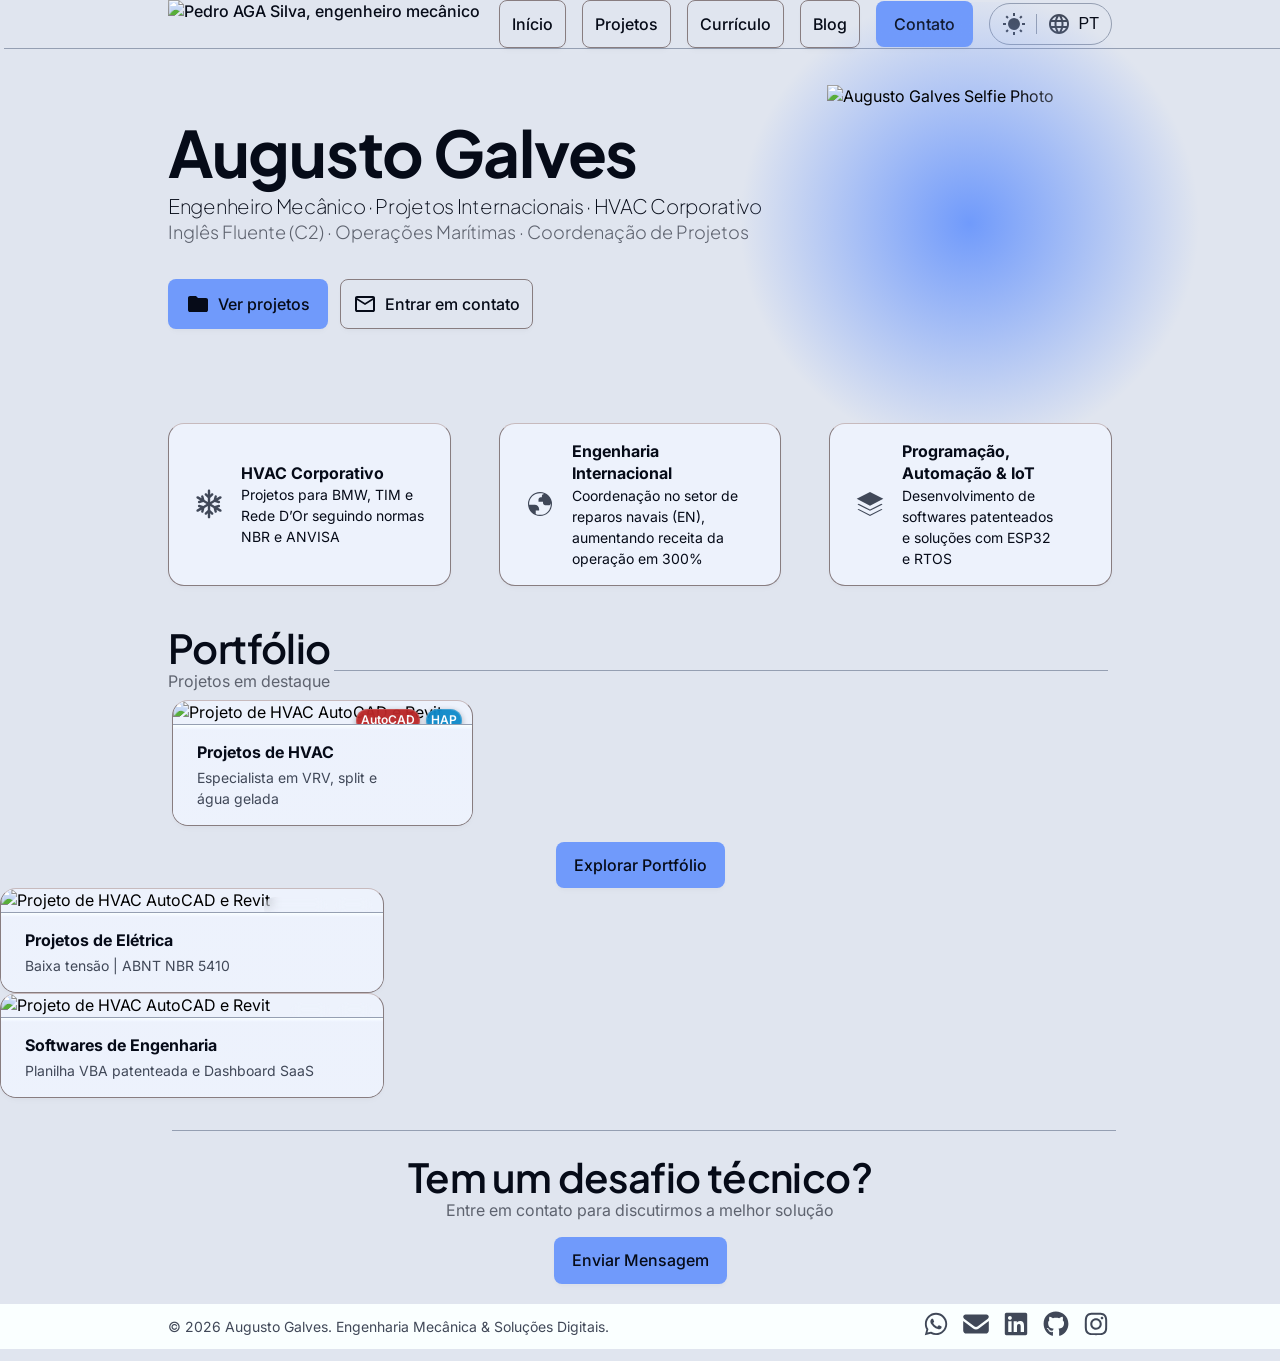
==== index.html @ 1bf97443 "adjusted: Hero glow is now optional in hero.js component" ====
<!-- ──────────────────────────────────────────────────────────────────────────-->
<!-- ██████████████████████████████  HEAD START  ██████████████████████████████-->
<!-- ──────────────────────────────────────────────────────────────────────────-->

<!doctype html>
<html lang="pt-BR">
<head>
    <meta charset="UTF-8"/>
    <meta name="viewport" content="width=device-width, initial-scale=1.0">  
    <!-- CUSTOMIZING -->
    <link rel="icon" href="/assets/icons/favicon.svg" type="image/svg+xml">
    <link rel="apple-touch-icon" href="/assets/icons/apple-touch-icon.png">
    <meta name="theme-color" content="#222A35">
    <!-- PRECONNECT -->
    <link rel="preconnect" href="https://fonts.googleapis.com">
    <link rel="preconnect" href="https://fonts.gstatic.com" crossorigin>
    <!-- SEO SETTINGS -->
    <title data-i18n="pages.index.meta.title">Augusto Galves | Portfólio</title>
    <meta data-i18n="pages.index.meta.description" name="description" content="Engenheiro mecânico com experiência em HVAC, manutenção industrial, transmissão de potência e projetos técnicos. Atuação nacional e internacional, coordenação técnica e engenharia aplicada."/>
    <meta name="author" content="Augusto Galves"/>
    <meta name="robots" content="index, follow, max-image-preview:large">
    <link rel="canonical" href="https://augustogalves.com/" />
    <!-- OG TAGS -->
    <meta property="og:type" content="website">
    <meta property="og:url" content="https://augustogalves.com/">
    <meta property="og:title" content="Augusto Galves | Engenharia & Code">
    <meta property="og:description" content="Engenheiro Mecânico e Desenvolvedor. Confira meus projetos em IoT e Automação.">
    <meta property="og:image" content="https://augustogalves.com/assets/images/logo-light.png">
    <!-- SEI LAAAAAAAAAAAA OQ  EH ISSO -->
    <script type="application/ld+json">
    {
      "@context": "https://schema.org",
      "@type": "Person",
      "name": "Augusto Galves",
      "url": "https://augustogalves.com/",
      "jobTitle": "Mechanical Engineer",
      "knowsAbout": ["IoT", "Mechanical Engineering", "Web Development", "Automation"],
      "image": "https://augustogalves.com/assets/images/logo-light.png",
      "sameAs": [
        "https://www.linkedin.com/in/augustogalves/",
        "https://github.com/AugustoGalves"
      ]
    }
    </script>    
    <!-- DOWNLOADS EXTERNOS -->
    <link href="https://fonts.googleapis.com/css2?family=Inter:ital,opsz,wght@0,14..32,100..900;1,14..32,100..900&family=JetBrains+Mono:ital,wght@0,100..800;1,100..800&family=Plus+Jakarta+Sans:ital,wght@0,200..800;1,200..800&display=swap" rel="stylesheet">
    <!-- DOWNLOADS INTERNOS (Cuidado com a ordem de download) -->
    <link rel="stylesheet" href="/assets/css/style.css" type="text/css">
    <script src="/assets/js/config.js"></script>
    <script src="/assets/js/components/Header.js"></script>
    <script src="/assets/js/components/Hero.js"></script>
    <script src="/assets/js/components/HeroReverse.js"></script>
    <script src="/assets/js/components/CardRow.js"></script>
    <script src="/assets/js/components/CardCol.js"></script>
    <script src="/assets/js/components/CardIcon.js"></script>
    <script src="/assets/js/components/CardMedia.js"></script>
    <script src="/assets/js/components/CardCarousel.js"></script>
    <script src="/assets/js/components/CTA.js"></script>
    <script src="/assets/js/components/Footer.js"></script>
    <script src="/assets/js/i18n.js"></script>
    <script src="/assets/js/main.js"></script>
</head>




<body>

<t-header
    link_navbutton1 = "/"
    link_navbutton2 = "/projects/"
    link_navbutton3 = "/cv/"
    link_navbutton4 = "/blog/"
    link_navbutton5 = "/contact/"
    link_headerlogo_darktheme = "/assets/images/logo-light.png"
></t-header>


<main>
    <t-hero
        link-herobutton1 = "/projects/"
        extraattributes-herobutton1 = ''
        icon-svg1 = '<svg class="svgicon-xsmall mr-2" fill="currentColor" xmlns="http://www.w3.org/2000/svg" height="24px" viewBox="0 -960 960 960" width="24px"><path d="M160-160q-33 0-56.5-23.5T80-240v-480q0-33 23.5-56.5T160-800h240l80 80h320q33 0 56.5 23.5T880-640v400q0 33-23.5 56.5T800-160H160Z"/></svg>'
        link-herobutton2 = "/contact/"
        extraattributes-herobutton2 = ''
        icon-svg2 = '<svg class="svgicon-xsmall mr-2" fill="currentColor" xmlns="http://www.w3.org/2000/svg" viewBox="0 -960 960 960"><path d="M160-160q-33 0-56.5-23.5T80-240v-480q0-33 23.5-56.5T160-800h640q33 0 56.5 23.5T880-720v480q0 33-23.5 56.5T800-160H160Zm320-280L160-640v400h640v-400L480-440Zm0-80 320-200H160l320 200ZM160-640v-80 480-400Z"/></svg>'
        link-heroimage = "/assets/images/hero-image-1.png"
        extraclasses-heroimage = "image-glow"
    ></t-hero>
        
    <t-card-row card-group-id = "1">
        <t-card-icon
            card-group-id = "1"
            card-id = "1"
            icon-svg = '
                <svg class="svgicon-small" xmlns="http://www.w3.org/2000/svg" viewBox="0 0 640 640" fill="currentColor"><path d="M344.1 56C344.1 42.7 333.4 32 320.1 32C306.8 32 296.1 42.7 296.1 56L296.1 134.1L273.1 111.1C263.7 101.7 248.5 101.7 239.2 111.1C229.9 120.5 229.8 135.7 239.2 145L296.2 202L296.2 278.5L230 240.3L209.1 162.5C205.7 149.7 192.5 142.1 179.7 145.5C166.9 148.9 159.2 162 162.7 174.8L171.1 206.3L103.5 167.3C92 160.6 77.3 164.5 70.7 176C64.1 187.5 68 202.2 79.5 208.8L147.1 247.8L115.6 256.2C102.8 259.6 95.2 272.8 98.6 285.6C102 298.4 115.2 306 128 302.6L205.8 281.7L272 319.9L205.8 358.1L128 337.2C115.2 333.8 102 341.4 98.6 354.2C95.2 367 102.8 380.2 115.6 383.6L147.1 392L79.5 431C68 437.8 64.1 452.5 70.7 464C77.3 475.5 92 479.4 103.5 472.8L171.1 433.8L162.7 465.3C159.3 478.1 166.9 491.3 179.7 494.7C192.5 498.1 205.7 490.5 209.1 477.7L230 399.9L296.2 361.7L296.2 438.2L239.2 495.2C229.8 504.6 229.8 519.8 239.2 529.1C248.6 538.4 263.8 538.5 273.1 529.1L296.1 506.1L296.1 584.2C296.1 597.5 306.8 608.2 320.1 608.2C333.4 608.2 344.1 597.5 344.1 584.2L344.1 506.1L367.1 529.1C376.5 538.5 391.7 538.5 401 529.1C410.3 519.7 410.4 504.5 401 495.2L344 438.2L344 361.7L410.2 399.9L431.1 477.7C434.5 490.5 447.7 498.1 460.5 494.7C473.3 491.3 480.9 478.1 477.5 465.3L469.1 433.8L536.7 472.8C548.2 479.4 562.9 475.5 569.5 464C576.1 452.5 572.2 437.8 560.7 431.2L493.1 392.2L524.6 383.8C537.4 380.4 545 367.2 541.6 354.4C538.2 341.6 525 334 512.2 337.4L434.4 358.3L368.2 320.1L434.4 281.9L512.2 302.8C525 306.2 538.2 298.6 541.6 285.8C545 273 537.4 259.8 524.6 256.4L493.1 248L560.7 209C572.2 202.4 576.1 187.7 569.5 176.2C562.9 164.7 548.2 160.8 536.7 167.4L469.1 206.4L477.5 174.9C480.9 162.1 473.3 148.9 460.5 145.5C447.7 142.1 434.5 149.7 431.1 162.5L410.2 240.3L344 278.5L344 202L401 145C410.4 135.6 410.4 120.4 401 111.1C391.6 101.8 376.4 101.7 367.1 111.1L344.1 134.1L344.1 56z"/></svg>
            '
        ></t-card-icon>
        <t-card-icon
            card-group-id = "1"
            card-id = "2"
            icon-svg = '
                <svg class="svgicon-small" xmlns="http://www.w3.org/2000/svg" viewBox="0 -960 960 960" fill="currentColor"><path d="M480.31-120q-75.01 0-140.33-28.34-65.33-28.34-114.29-77.25-48.96-48.92-77.32-114.23Q120-405.14 120-480.2q0-74.55 28.34-140.18 28.34-65.63 77.25-114.26 48.92-48.63 114.23-76.99Q405.14-840 480.2-840q74.55 0 140.18 28.34 65.63 28.34 114.26 76.92 48.63 48.58 76.99 114.26Q840-554.81 840-480.31q0 75.01-28.34 140.33-28.34 65.33-76.92 114.16-48.58 48.84-114.26 77.33Q554.81-120 480.31-120Zm-.31-33.85q136.51 0 231.33-95.02Q806.15-343.9 806.15-480q0-6.03-.03-11.68-.04-5.65-.81-11.88-2.85 25.71-21.25 42.69-18.4 16.97-44.78 16.97H637.74q-28.43 0-48.06-19.59-19.63-19.6-19.63-47.99v-33.8H434.67v-67.58q0-27.88 19.62-47.92 19.63-20.04 48.07-20.04h33.85v-37.23q0-27.05 19.19-45.81t45.5-19.35q-28.21-11.35-58.32-17.15-30.11-5.79-62.58-5.79-136.1 0-231.13 94.82-95.02 94.82-95.02 231.33v11.54q0 5.38.77 11.54h163.84q56.77 0 96.08 39.3 39.31 39.31 39.31 95.73v34.2H352.31v107.43q29.33 12.75 61.61 19.58 32.27 6.83 66.08 6.83Z"/></svg>
            '
        ></t-card-icon>
        <t-card-icon
            card-group-id = "1"
            card-id = "3"
            icon-svg = '
                <svg class="svgicon-small" xmlns="http://www.w3.org/2000/svg" viewBox="0 -960 960 960" fill="currentColor"><path d="M480-427.69 80.92-634.1 480-840l400 205.9-400 206.41Zm0 153.59L104.59-467.77l34.87-19.02L480-312.59l341.46-174.2 35.39 19.02L480-274.1Zm0 154.1L104.59-314.18l34.87-19.03L480-158.49l341.46-174.72 35.39 19.03L480-120Z"/></svg>
            '
        ></t-card-icon>
    </t-card-row>

    <t-card-carousel carousel-id = "1">
        <t-card-media
            carousel-id = "1"
            card-id = "1"
            link_image = "/assets/images/projects/HVAC-clean-room.jpeg"
            link_click = "/projects/"
            badge-name1 = "AutoCAD"
            badge_class1 = "badge--autocad"
            badge-name2 = "HAP"
            badge_class2 = "badge--hap"
        ></t-card-media>
        <t-card-media
            carousel-id = "1"
            card-id = "2"
            link_image = "/assets/images/projects/planta-elétrica.png"
            link_click = "/projects/"
            badge-name1 = "AutoCAD"
            badge_class1 = "badge--autocad"
            badge-name2 = "Revit"
            badge_class2 = "badge--revit"
        ></t-card-media>
        <t-card-media
            carousel-id = "1"
            card-id = "3"
            link_image = "/assets/images/projects/notebook-on-the-table.png"
            link_click = "/portfolio.html"
            badge-name1 = "Excel"
            badge_class1 = "badge--excel"
            badge-name2 = "VBA"
            badge_class2 = "badge--VBA"
        ></t-card-media>
    </t-card-carousel>
</main>



<t-cta
    link_ctabutton1 = "/contact/"
></t-cta>

<t-footer
    link_whatsappbutton = "https://api.whatsapp.com/send/?phone=5521984095043"
    link_emailbutton = "augusto@augustogalves.com"
    link_linkedinbutton = "https://www.linkedin.com/in/augustogalves/"
    link_githubbutton = "https://github.com/AugustoGalves"
    link_instagrambutton = "https://www.instagram.com/augusto_galves/"
></t-footer>

<!-- ──────────────────────────────────────────────────────────────────────────-->
<!-- ███████████████████████████████  SCRIPTS  ████████████████████████████████-->
<!-- ──────────────────────────────────────────────────────────────────────────-->
</body>
</html>
---- assets/css/style.css ----
/* ────────────────────────────────────────────────────────────────────────── */
/* ██████████████████████ ♻️ DESIGN TOKENS  █████████████████████████████████ */
/* ────────────────────────────────────────────────────────────────────────── */

/* BEST COLOR PICKER WEBSITE: https://www.iamsajid.com/ui-colors/ */
:root {
	/* Typography Colors */
	--font-body: "Inter", sans-serif;
	--font-headings: "Plus Jakarta Sans", sans-serif;
	--font-mono: "JetBrains Mono", monospace;
	
	/* Spacing variables */
	--spacing0: 0rem; /* 0 px */
	--spacing1: 0.25rem; /* 4 px */
	--spacing2: 0.5rem; /* 8 px */
	--spacing3: 0.75rem; /* 12 px */
	--spacing4: 1.0rem; /* 16 px */
	--spacing5: 1.5rem; /* 24 px */ 
	--spacing6: 2rem; /* 32 px */
	--spacing7: 3rem; /* 48 px */
	--spacing8: 4rem; /* 64 px */
	--spacing9: 6rem; /* 96 px */
	--spacing10: 8rem; /* 128 px */
	--spacing11: 10rem; /* 192 px */

	/* Typograph variables */
	--textsize-1: 0.75rem;   /* 12px */
	--textsize-2: 0.875rem;  /* 14px */
	--textsize-3: 1rem;    /* 16px */
	--textsize-4: 1.125rem;  /* 18px */
	--textsize-5: 1.25rem;   /* 20px */
	--textsize-6: 1.5rem;    /* 24px */
	--textsize-7: 2rem;     /* 32px */
	--textsize-8: 2.5rem;   /* 40px */
	--textsize-9: 3rem;     /* 48px */
	--textsize-10: 4rem;     /* 64px */
	--textsize-11: 5rem;    /* 80px */
}


:root[data-theme="dark"]{
	/* Typography Colors */
	--color-text-primary: oklch(0.96 0.03 265); /* White */
	--color-text-primary-muted: oklch(0.76 0.03 265); /* Off white */
	--color-text-terciary: oklch(0.72 0.02 265 / 0.8); /* Subtext */

	/* Brand Colors */
	--color-bg-dark: oklch(0.2 0.015 265); /* Plano de fundo */ /* old color oklch(0.1 0.015 265)*/
	--color-bg: oklch(0.25 0.015 265); /* Plano de fundo */ /* old color oklch(0.15 0.015 265)*/
	--color-bg-light: oklch(0.3 0.015 265); /* old color oklch(0.2 0.015 265)*/
	--color-accent1: #0f3377; /* CTA Button ou oklch(0.76 0.1 265)*/
	--color-accent1-hover: #0372db; /* CTA Button brighter*/
	--color-accent2: oklch(0.76 0.1 85); /* Hover amarelo */

	/* Feedback Colors */
	--color-success: oklch(0.7 0.05 160); 
	--color-warning: oklch(0.7 0.05 100);
	--color-danger: oklch(0.7 0.05 30);

	/* Decoration Colors */
	--color-highlight: oklch(0.5 0.03 265);
	--color-border: oklch(0.4 0.03 265);
	--color-border-muted: oklch(0.3 0.03 265);
	--color-info: oklch(0.7 0.05 260);

	/* Gradients */
	--gradient-bg: linear-gradient(0deg, var(--color-bg) 95%, var(--color-bg-light));
	--gradient-bg-hover: linear-gradient(0deg, var(--color-bg), var(--color-bg-light));

	/* Properties and Values */
	--shadow: 
			0px 4px 6px -1px oklch(0 0 0 / 0.65),
    	0px 2px 4px -1px oklch(0 0 0 / 0.05); /*Deslocamento X, Deslocamento Y, Blur, Cor da sombra RGBA*/
	--shadow-hover: 
			0px 10px 15px -3px oklch(0 0 0 / 0.72),
    	0px 0px 0px -2px oklch(0 0 0 / 0.08);
	--shadow-active:  
			0px 4px 12px oklch(0 0 0 / 0.55),
    	0px 0px 0px 1px oklch(0 0 0 / 0.04);
	--border: solid 1px var(--color-border); /* Borda com cor de borda */
}

:root[data-theme="light"]{
	/* Typography Colors */
	--color-text-primary: oklch(0.15 0.03 265);   /* White */
	--color-text-primary-muted: oklch(0.4 0.03 265);     /* Off white */
	--color-text-terciary: oklch(0.50 0.02 265); /* Subtext */

	/* Brand Colors */
	--color-bg-dark: oklch(0.92 0.015 265);   /* Plano de fundo */
	--color-bg: oklch(0.96 0.015 265);   /* Plano de fundo */
	--color-bg-light: oklch(1 0.015 265);
	--color-accent1: oklch(0.7 0.15 265); /* CTA Button, find #025bb0 for light mode later */
	--color-accent1-hover: #0372db; /* CTA Button brighter*/
	--color-accent2: oklch(0.4 0.1 85); /* Hover amarelo */

	/* Feedback Colors */
	--color-success: oklch(0.5 0.05 160); 
	--color-warning: oklch(0.5 0.05 100);
	--color-danger: oklch(0.5 0.05 30);

	/* Decoration Colors */
	--color-highlight: oklch(0.8 0.015 0 / 1); /* Inventei essa cor*/
	--color-border: oklch(0.6 0.03 265);
	--color-border-muted: oklch(0.7 0.03 265);
	--color-info: oklch(0.5 0.05 260);

	/* Gradients */
	--gradient-bg: linear-gradient(0deg, var(--color-bg) 95%, var(--color-bg-light));
	--gradient-bg-hover: linear-gradient(0deg, var(--color-bg), var(--color-bg-light));

	/* Properties and Values*/
	--shadow: 
			0px 4px 6px -1px oklch(0 0 0 / 0.02),
    	0px 2px 4px -1px oklch(0 0 0 / 0.02); /*Deslocamento X, Deslocamento Y, Blur, Cor da sombra RGBA*/
	--shadow-hover: 
			0px 10px 15px -3px oklch(0 0 0 / 0.08),
    	0px 4px 6px -2px oklch(0 0 0 / 0.12);
	--shadow-active:  
			0px 1px 2px oklch(0 0 0 / 0.05);
	--border: solid 1px oklch(0.6 0.015 0 / 1); /* Inventei essa cor*/
}


/* ────────────────────────────────────────────────────────────────────────── */
/* ███████████████████████  🖼️ ICONS CHANGES   █████████████████████████████ */
/* ────────────────────────────────────────────────────────────────────────── */

:root[data-theme="light"] .logo-header{content: url("/assets/img/LogoDark_Pedro AGA Silva Engenheiro Mecânico.png"); }

:root[data-theme="dark"] .icon-moon {display: block; }
:root[data-theme="dark"] .icon-sun {display: none; }
:root[data-theme="light"] .icon-moon {display: none; }
:root[data-theme="light"] .icon-sun {display: block; }


/* ────────────────────────────────────────────────────────────────────────── */
/* █████████████████████  📝 COMPONENTS CLS FIX  ███████████████████████████ */
/* ────────────────────────────────────────────────────────────────────────── */

t-header,
t-hero,
t-card-row,
t-card-carousel,
t-card-media,
t-cta,
t-footer{display:block; }


/* ===== MOBILE FIRST ===== */
t-header{min-height:95px; }
t-hero{min-height:360px; }
t-card-row{min-height:240px; }
t-card-carousel{min-height:365px; }
t-card-media{min-height:32px; } /* Ajustar esse valor */
t-cta{min-height:170px; }
t-footer{min-height:80px; }

/* ===== DESKTOP ===== */
@media (min-width: 992px){
  t-header{min-height:85px; }
  t-hero{min-height:330px; }
  t-card-row{min-height:125px; } 
  t-card-carousel{min-height:385px; }
  t-card-media{min-height:32px; } /* Ajustar esse valor */
  t-cta{min-height:155px; }
  t-footer{min-height:35px; }
}


/* ────────────────────────────────────────────────────────────────────────── */
/* ██████████████████    ✏️ RESET & GLOBAL STYLES    ███████████████████████ */
/* ────────────────────────────────────────────────────────────────────────── */

*{
	/* Layout Padrão */
	margin: 0;
	padding: 0;
	box-sizing: border-box;
}

html{
	/* Effects */
	scroll-behavior: smooth;
}

body{
	/* Layout */
	display: flex;
	flex-direction: column;
	overflow-x: hidden; /* Esconde tudo que está fora da tela */
	width: 100%; /* A página sempre vai ter a largura da tela */
  min-height: 100vh; /* Altura mínima, garante que rodapé fica colado no final da tela mesmo em páginas curtas */
	/* Typograph */
	font-family: var(--font-body);
  font-size: var(--textsize-3); /*16px base*/
  font-weight: 400;
  line-height: 1.4;
	text-wrap: pretty;
	/* Visuals */
	background-color: var(--color-bg-dark);
	/* Effects */
	text-rendering:optimizeLegibility;
	-webkit-font-smoothing:antialiased;
}


/* ────────────────────────────────────────────────────────────────────────── */
/* ██████████████████████████  📝 TIPOGRAFIA  ██████████████████████████████ */
/* ────────────────────────────────────────────────────────────────────────── */

/* ─── CSS CLASS FOR VARIABLE STYLE ───────────────────────────────────────────────────────────────────────────────────────── ✣ ─ */
.plus-jakarta-sans-<uniquifier> {
  font-family: "Plus Jakarta Sans", sans-serif;
  font-optical-sizing: auto;
  font-weight: <weight>;
  font-style: normal;
}


.inter-<uniquifier> {
  font-family: "Inter", sans-serif;
  font-optical-sizing: auto;
  font-weight: <weight>;
  font-style: normal;
}


.jetbrains-mono-<uniquifier> {
  font-family: "JetBrains Mono", monospace;
  font-optical-sizing: auto;
  font-weight: <weight>;
  font-style: normal;
}

/* ─── TIPOGRAFIA GERAL ───────────────────────────────────────────────────────────────────────────────────────── ✣ ─ */
h1, h2, h3, h4{
	color: var(--color-text-primary);
	font-family: var(--font-headings);
}


.prose h1{
	/* Sizing */
	margin-top: calc(var(--textsize-9)*1.0); /*Espaçamento de paragrafo BEFORE*/
	margin-bottom: calc(var(--textsize-9)*0.5); /*Espaçamento de paragrafo AFTER*/
}
h1{
	/* Typography */
	font-size: var(--textsize-9); /*48px*/
	font-weight: 700;
	line-height: 1.1; /*Espaçamento entre linhas*/
	letter-spacing: -0.02em;
	/* Visuals */
	color: var(--color-text-primary); /*Primary TextColor*/
}


.prose h2{
	/* Sizing */
	margin-top: calc(var(--textsize-8)*1.0); /*Espaçamento de paragrafo BEFORE*/
	margin-bottom: calc(var(--textsize-8)*0.5); /*Espaçamento de paragrafo AFTER*/
}
h2{
	/* Typography */
	font-size: var(--textsize-8); /*40px*/
	font-weight: 600;
	line-height: 1.1; /*Espaçamento entre linhas*/
	letter-spacing: -0.015em;
	/* Visuals */
}


.prose h3{
	/* Sizing */
	margin-top: calc(var(--textsize-7)*1.0); /*Espaçamento de paragrafo BEFORE*/
	margin-bottom: calc(var(--textsize-7)*0.5); /*Espaçamento de paragrafo AFTER*/
}
h3{
	/* Typography */
	font-size: var(--textsize-7); /*32px*/
	font-weight: 600;
	line-height: 1.2; /*Espaçamento entre linhas*/
	/* Visuals */
	color: var(--color-text-primary); /*Primary TextColor*/
}


.prose h4{
	/* Sizing */
	margin-top: calc(var(--textsize-6)*1.0); /*Espaçamento de paragrafo BEFORE*/
	margin-bottom: calc(var(--textsize-6)*0.5); /*Espaçamento de paragrafo AFTER*/
}
h4{
	/* Typography */
	font-size: var(--textsize-6);/*24px*/
	font-weight: 600;
	line-height: 1.3; /*Espaçamento entre linhas*/
	/* Visuals */
	color: var(--color-text-primary); /*Primary TextColor*/
}


.prose p{
	/* Sizing */
	margin-top: calc(var(--textsize-3)*1.0); /*Espaçamento de paragrafo BEFORE*/
	margin-bottom: calc(var(--textsize-3)*0.5); /*Espaçamento de paragrafo AFTER*/
}
p{
	/* Typography */
	font-size: var(--textsize-3);/*16px*/
	font-weight: normal;
	line-height: 1.4; /*Espaçamento entre linhas*/
	/* Visuals */
	color: var(--color-text-primary-muted); /*Muted TextColor*/
}


.prose .text-small{
	/* Sizing */
	margin-top: calc(var(--textsize-2)*1.0); /*Espaçamento de paragrafo BEFORE*/
	margin-bottom: calc(var(--textsize-2)*0.5); /*Espaçamento de paragrafo AFTER*/
}
.text-small{
	/* Typography */
	font-size: var(--textsize-2);/*12px*/
	font-weight: normal;
	line-height: 1.5; /*Espaçamento entre linhas*/
	/* Visuals */
	color: var(--color-text-primary); /*Muted TextColor*/
}


.prose .text-xsmall{
	/* Sizing */
	margin-top: calc(var(--textsize-2)*1.0); /*Espaçamento de paragrafo BEFORE*/
	margin-bottom: calc(var(--textsize-2)*0.5); /*Espaçamento de paragrafo AFTER*/
}
.text-xsmall{

	/* Typography */
	font-size: var(--textsize-2);/*12px*/
	font-weight: normal;
	line-height: 1.5; /*Espaçamento entre linhas*/
	/* Visuals */
	color: var(--color-text-primary-muted); /*Muted TextColor*/
}


/* ─── TIPOGRAFIA DE COMPONENTS ───────────────────────────────────────────────────────────────────────────────────────── ✣ ─ */
a{
	/* Typography */
	font-size: inherit;/*16px*/
	font-weight: 500;
	/* Visuals */
	color: var(--color-text-primary); /*Primary TextColor*/
	text-decoration: none;
	/* Effects */
	transition: 0.2s ease;
}
a:hover{
	/* Visuals */
	opacity: 0.7;
}

.hero-left h1{
	/* Typography */
	font-size: var(--textsize-10); /*64px*/
}

.hero-left h2{
	/* Typography */
	font-size: var(--textsize-5);
  font-weight: 100;
}

.hero-left h3{
	/* Typography */
	font-size: var(--textsize-4);
  font-weight: 300;
}

.card-title{
  /* Typography */
  font-size: var(--textsize-3);/*16px*/
	font-weight: 700;
	line-height: 1.4; /*Espaçamento entre linhas*/
	/* Visuals */
	color: var(--color-text-primary); /*Primary TextColor*/
}

.card-subtitle{
  /* Typography */
  font-size: var(--textsize-2);/*14px*/
	font-weight: 400;
	line-height: 1.5; /*Espaçamento entre linhas*/
	/* Visuals */
	color: var(--color-text-primary-muted); /*Muted TextColor*/
	text-decoration: none;
}

.card-content{
  /* Typography */
  font-size: var(--textsize-2);/*14px*/
	font-weight: 400;
	line-height: 1.5; /*Espaçamento entre linhas*/
	/* Visuals */
	color: var(--color-text-primary); /*Primary TextColor*/
	text-decoration: none;
}

strong {
  /* Typography */
  font-weight: 600;
}

.subtext{
	/* Visuals */
	color: var(--color-text-terciary);
}

.span-nowrap{
    /* Layout */
    display: block; /* Sozinho na linha */
    /* Typography */
    white-space: nowrap;
}


/* ─── TIPOGRAFIA MOBILE ───────────────────────────────────────────────────────────────────────────────────────── ✣ ─ */
@media (max-width:992px) {
	
	.prose h1{
		/* Sizing */
		margin-top: calc(var(--textsize-7)*1.0); /*Espaçamento de paragrafo BEFORE*/
		margin-bottom: calc(var(--textsize-7)*0.5); /*Espaçamento de paragrafo AFTER*/
	}
	h1{
		/* Typography */
		font-size: var(--textsize-7); /*32px*/
	}
	

	.prose h2{
		/* Sizing */
		margin-top: calc(var(--textsize-6)*1.0); /*Espaçamento de paragrafo BEFORE*/
		margin-bottom: calc(var(--textsize-6)*0.5); /*Espaçamento de paragrafo AFTER*/
	}
	h2{
		/* Typography */
		font-size: var(--textsize-6); /*24px*/
	}
	

	.prose h3{
		/* Sizing */
		margin-top: calc(var(--textsize-5)*1.0); /*Espaçamento de paragrafo BEFORE*/
		margin-bottom: calc(var(--textsize-5)*0.5); /*Espaçamento de paragrafo AFTER*/
	}
	h3{
		/* Typography */
		font-size: var(--textsize-5); /*20px*/
	}
	

	.prose h4{
		/* Sizing */
		margin-top: calc(var(--textsize-4)*1.0); /*Espaçamento de paragrafo BEFORE*/
		margin-bottom: calc(var(--textsize-4)*0.5); /*Espaçamento de paragrafo AFTER*/
	}
	h4{
		/* Typography */
		font-size: var(--textsize-4);/*18px*/
	}
	

	.prose p{
		/* Sizing */
		margin-top: calc(var(--textsize-3)*1.0); /*Espaçamento de paragrafo BEFORE*/
		margin-bottom: calc(var(--textsize-3)*0.5); /*Espaçamento de paragrafo AFTER*/
	}
	p{
		/* Typography */
		font-size: var(--textsize-3);/*16px*/
	}
	

	.prose .text-small{
		/* Sizing */
		margin-top: calc(var(--textsize-2)*1.0); /*Espaçamento de paragrafo BEFORE*/
		margin-bottom: calc(var(--textsize-2)*0.5); /*Espaçamento de paragrafo AFTER*/
	}
	.text-small{
		/* Typography */
		font-size: var(--textsize-2);/*12px*/
	}


	.prose .text-xsmall{
		/* Sizing */
		margin-top: calc(var(--textsize-1)*1.0); /*Espaçamento de paragrafo BEFORE*/
		margin-bottom: calc(var(--textsize-1)*0.5); /*Espaçamento de paragrafo AFTER*/
	}
	.text-xsmall{
		/* Typography */
		font-size: var(--textsize-1);/*px*/
	}


	.card-title{
	  /* Typography */
	  font-size: var(--textsize-3);/*16px*/
	}

	.card-subtitle{
	  /* Typography */
	  font-size: var(--textsize-1);/*px*/
	}

	.card-content{
	  /* Typography */
	  font-size: var(--textsize-1);/*px*/
	}

	.hero-left h1{
		/* Typography */
		font-size: var(--textsize-8);
	}
	
	.hero-left h2{
		/* Typography */
		font-size: var(--textsize-4);
	  font-weight: 100;
	}
	
	.hero-left h3{
		/* Typography */
		font-size: var(--textsize-3);
	  font-weight: 500;
	}
}



/* ────────────────────────────────────────────────────────────────────────── */
/* ████████████████████████ 🖥️ LAYOUT SYSTEM  ██████████████████████████████ */
/* ────────────────────────────────────────────────────────────────────────── */
/* Classes que servem apenas para layout */

/* ─── PAGE WRAPPERS ───────────────────────────────────────────────────────────────────────────────────────── ✣ ─ */
.container{
	/* Layout */
  margin: 0 auto;
	/* Sizing */
  padding: 0 var(--spacing10);
  max-width: 1200px;
  box-sizing: border-box;
  /* Effects */
	transition: filter 0.3s ease; /*Acontece ao sofrer blur do hamburger menu*/
}


/* ───  Seção ──────────────────────────────────────────────────────── ✣ ─ */
.section{
	margin-top: var(--spacing6);
}


/* ─── FLEX UTILITIES ───────────────────────────────────────────────────────────────────────────────────────── ✣ ─ */
.flex{display: flex;}

.flex-col {flex-direction: column;}
.flex-row {flex-direction: row;}
.flex-colreverse {flex-direction: column-reverse;}
.flex-rowreverse{flex-direction: row-reverse;}

.items-center{align-items: center}
.items-start{align-items: flex-start;}
.items-end{align-items: flex-end;}

.justify-spacebetween{justify-content: space-between;}
.justify-center-mobile{justify-content: center;}
.justify-start{justify-content: flex-start;}
.justify-end{justify-content: flex-end;}

.text-center{text-align: center;}
.text-left{text-align: left;}
.text-right{text-align: right;}

.self-start{align-self: start;}
.self-center{align-self: center;}

@media (max-width: 992px) {
	.flex-row-mobile {flex-direction: row;}
	.flex-rowreverse-mobile{flex-direction: row-reverse;}
	.flex-col-mobile {flex-direction: column;}
	.flex-colreverse-mobile{flex-direction: column-reverse;}
	
	.items-center-mobile{align-items: center}
	.items-start-mobile{align-items: flex-start;}
	.items-end-mobile{align-items: flex-end;}

	.justify-spacebetween-mobile{justify-content: space-between;}
	.justify-center-mobile{justify-content: center;}
	.justify-start-mobile{justify-content: flex-start;}
	.justify-end-mobile{justify-content: flex-end;}

	.text-center-mobile{text-align: center;}
	.text-left-mobile{text-align: left;}
	.text-right-mobile{text-align: right;}

	.self-center-mobile{align-self: center;}
}



/* ─── GLOBAL LIST STYLES ─────────────────────────────────────────────────────────────────────────────────── ✣ ─ */
nav ul{
	/* Layout */
	display: flex;
	flex-direction: row; /*Container pai: linha ou coluna*/
	justify-content: flex-end; /*Children horizontal distribuition if flex is row*/
	align-items: center; /*Children vertical distribuition if flex is row*/
	gap: var(--spacing4); /*Margin entre itens*/
	/* Visuals */
	list-style: none;
}

footer section ul{
	/* Layout */
	display: flex;
	flex-direction: row; /*Container pai: linha ou coluna*/
	justify-content: flex-end; /*Children horizontal distribuition if flex is row*/
	align-items: center; /*Children vertical distribuition if flex is row*/
	gap: 5%; /*Margin entre itens*/
	/* Visuals */
	list-style: none;
}



/* ────────────────────────────────────────────────────────────────────────── */
/* ███████████████████████████  🧩COMPONENTS  ███████████████████████████████ */
/* ────────────────────────────────────────────────────────────────────────── */

/* ───  BUTTON ──────────────────────────────────────────────────────── ✣ ─ */
.btn{
	/* Layout */
	white-space: nowrap;
  display: inline-flex;
  justify-content: center;
  align-items: center;
	/* Visuals */
  border: none;
  border-radius: var(--spacing2);
  box-shadow: var(--shadow);
	/* Effects */
  transition:
    transform 0.15s ease,
    box-shadow 0.15s ease,
    background-color 0.2s ease,
    color 0.2s ease;
}
.btn:hover{
	/* Visuals */
	background-color: var(--color-accent1-hover);
	box-shadow: var(--shadow-hover);
	border-color: var(--color-accent1);
	/* Effects */
	transform: translateY(-2px);
}
.btn:active {
	/* Visuals */
	box-shadow: var(--shadow-active);
	/* Effects */
	transform: translateY(0);
}

/* ───  BUTTON PRIMARY ──────────────────────────────────────────────────────── ✣ ─ */
.btn--primary{
	/* Sizing */
	padding: var(--spacing3) calc(var(--spacing3)*1.5); /* vertical | horizontal */
	min-height: var(--spacing6);
	/* Typograph */
	font-size: var(--spacing4);
	/* Visuals */
	background-color: var(--color-accent1); /*CTA Color*/
}

/* ───  BUTTON SECUNDARY ──────────────────────────────────────────────────────── ✣ ─ */
.btn--secondary{
	/* Sizing */
	padding: var(--spacing3) var(--spacing3); /* vertical | horizontal */
	min-height: var(--spacing6);
	/* Typograph */
	font-size: var(--spacing4);
	/* Visuals */
	background-color: rgba(0, 0, 0, 0.00); /* Transparent Color */
	color: var(--color-text-primary);
	border: var(--border);
}
.btn--secondary:hover{
	/* Visuals */
	background-color: var(--color-bg-dark); /* Transparent Secundary Color */
	color: var(--color-accent1);
}


/* ─── Dividers ──────────────────────────────────────────────────────── ✣ ─ */
.divider-horizontal100{
	display: flex;
	width: 100%;
	height: 1px;
	margin: var(--spacing0) var(--spacing1); /* vertical | horizontal */
	background-color: var(--color-border-muted);
}

.divider-horizontal90{
	display: flex;
	width: 90%;
	height: 1px;
	margin: var(--spacing0) var(--spacing1); /* vertical | horizontal */
	background-color: var(--color-border-muted);
}

.pill-divider {
    width: 1px;
    height: 20px; /* 20px */
    background-color: var(--color-border-muted);
    margin: 0 2px;
}


/* ─── Icons ─────────────────────────────────────────────────────────────────────────────────────────── ✣ ─ */
.svgicon-small{
	/*Size 32px*/
	width: var(--spacing6);
	min-width: var(--spacing6);
	color: var(--color-text-primary-muted);
}

.svgicon-xsmall{
	/*Size 24px*/
	width: var(--spacing5);
	min-width:: var(--spacing5);
	color: var(--color-text-primary-muted);
}

.btn .svgicon-small path,
.btn .svgicon-xsmall path{
	color: var(--color-text-primary);
}


/* ─── CARDS ─────────────────────────────────────────────────────────────────────────────────────────── ✣ ─ */
.card{
	/* Visuals */
  background-color: var(--color-bg);
  border: var(--border);
  border-radius: var(--spacing4);
	border-top: solid 1px var(--color-highlight);
	box-shadow: var(--shadow);
	/* Effects */
  transition: transform 0.25s ease, box-shadow 0.25s ease, border-color 0.25s ease;
}
.card:hover{
	/* Visuals */
  border-color: var(--color-accent1);
	box-shadow: var(--shadow-hover);
	transform: translateY(-4px);
}

.card--emote{
	/* Layout */
	display: flex;
	justify-content: flex-start;
	flex-direction: row;
	align-items: center;
	text-align: left;
	gap: var(--spacing4); /* Margin entre texto e imagem */
	z-index: 2;
	/* Sizing */
	padding: var(--spacing4) calc(var(--spacing4) * 1.5);
	min-height: var(--spacing6);
	width: 100%;
	height: 100%;
}

/* O duplo traço no nome indica que é um modificador image para o elemento .card */
.card--carousel{ 
	/* Layout */
	display: flex;
	flex-direction: column;
	justify-content: flex-start;
	gap: var(--spacing0); /* Margin entre texto e imagem */
	overflow: hidden; /* Esconde oq sair do container */
	/* Sizing */
	padding: var(--spacing0);
	min-height: var(--spacing6);
	min-width: 280px; /* Garante uma largura mínima elegante */
	width: 30%;
}

/* O duplo underline no nome indica que é uma imagem dentro do elemento .card */
.card__image{
	/* Layout */
	width: 100%;
	aspect-ratio: 16/9; 
  object-fit: cover;
	/* Sizing */
	height: auto;
	margin: 0;
	margin-bottom: -4px; /* A transição scale deixa um white space embaixo da foto, que removemos usando essa margin negativa */
	/* Visuals */
	transition: transform 0.5s ease;
	/* Efeitos - Impedir Image Grab e Selection */
  -webkit-user-drag: none;
  user-drag: none; 
  -webkit-user-select: none;
  -moz-user-select: none;
  -ms-user-select: none;
  user-select: none;
}
.card--carousel:hover .card__image {
  transform: scale(1.05); /* Zoom suave no hover */
}


.card__media{
	/* Layout */
	position: relative;
	overflow: hidden;
}

.card__badges{
	/* Layout */
  display: flex;
	position: absolute;
	top: 10px;
  right: 10px;
  gap: 6px;
  flex-wrap: wrap;
  justify-content: flex-end;
  z-index: 5;
}

/* ─── CARDS GROUPS ───────────────────────────────────────────────────────────────────────────────────────── ✣ ─ */
t-card-row {
	/* Layout */
	display: flex;
	flex-direction: row;
	justify-content: space-between;
	gap: var(--spacing4);
	margin-left: auto; 
	margin-right: auto;
	/* Sizing */
	width: 100%;
}

t-card-col {
	/* Layout */
	display: flex;
	flex-direction: column;
	gap: var(--spacing4);
	/* Sizing */
	width: 100%; 
	max-width: 400px; /* Aqui você limita a largura caso não queira que o card vertical fique gigante na tela */
}

t-card-icon {
	/* Layout */
	display: flex;
	flex-direction: column;
	flex: 1; /* Divide o espaço igualmente com os irmãos */
	/* Sizing */
	width: 100%;
}


/* ─── Textos do Carousel ──────────────────────────────────────────────────────── ✣ ─ */
.card--carousel strong { /* Titulo */
  /* Layout */
  display: block; /* Sozinho na linha */
}

.card--carousel a { /* Área de Texto (Link) */
  /* Layout */
  display: flex;
  flex-direction: column;
  justify-content: flex-start;
  gap: var(--spacing1);
  /* Sizing */
  padding: var(--spacing4) calc(var(--spacing4)*1.5); /* Espaçamento interno para o texto não colar na borda */
  flex-grow: 1; /* Ocupa o resto da altura do card */
  /* Visuals */
  background: var(--gradient-bg);
  border-top: 1px solid var(--color-border-muted);
}


/* ─── CAROUSEL ─────────────────────────────────────────────────────────────────────────────────────────── ✣ ─ */
.carousel-wrapper{
	/* Layout */
	position: relative;
	overflow: hidden;
	/* Sizing */
	width: 100%;
	/* Efeito */
	transition: -webkit-mask-image 0.3s ease, mask-image 0.3s ease;
	/* Efeito de fade nas bordas, caso JS não funcione */
  -webkit-mask-image: linear-gradient(
      to right, 
      gray 98%, 
      transparent 100%
  );
  mask-image: linear-gradient(
      to right, 
      gray 98%, 
      transparent 100%
  );
}

/* ESTADO: Nenhum (Se couber tudo na tela) */
.carousel-wrapper[data-scroll="none"] {
  -webkit-mask-image: none;
  mask-image: none;
}

/* ESTADO: Meio (Fade em Ambos os lados) */
.carousel-wrapper[data-scroll="middle"] {
  -webkit-mask-image: linear-gradient(to right, transparent 0%, gray 2%, gray 98%, transparent 100%);
  mask-image: linear-gradient(to right, transparent 0%, gray 2%, gray 98%, transparent 100%);
}

/* ESTADO: Fim (Fade apenas na Esquerda) */
.carousel-wrapper[data-scroll="end"] {
  -webkit-mask-image: linear-gradient(to right, transparent 0%, gray 2%);
  mask-image: linear-gradient(to right, transparent 0%, gray 2%);
}

.carousel-track{
	/* Layout */
	display: flex;
  gap: var(--spacing4); /* 16px de espaço entre cards */
	/* Sizing */
  padding: var(--spacing2) var(--spacing1) var(--spacing4) var(--spacing1); /* Espaçamento interno para não cortar sombras ou bordas */
	/* Effects */
	overflow-x: auto; /*Esconde o overflow mas mostra um scroll. Mas caso não tenha overflow, o scroll some*/
	scrollbar-width: none; /*Esconde a scroll bar no firefox*/
	scroll-snap-type: x mandatory;
	scroll-padding-inline: var(--spacing1); /*Considera o padding nos snaps*/
	scroll-behavior: smooth;	
	scrollbar-width: none; /* Firefox */
  -ms-overflow-style: none;  /* IE 10+ */
  cursor: grab;
  user-select: none;
}

.carousel-track.active{
	/* Effects */
	cursor: grabbing; 
  cursor: -webkit-grabbing;
  scroll-snap-type: none; 
  scroll-behavior: auto;
}

.carousel-track::-webkit-scrollbar{
	/* Layout */
	display: none;
}

.carousel-track t-card-media {
	flex: 0 0 calc((100% - (var(--spacing4) * 2)) / 3);
	display: flex; /* Isso é crucial para permitir que o card interno estique */
}

.carousel-track t-card-media .card--carousel {
	flex: 1; /* Faz todos os cards ficarem com a mesma altura */
	width: 100%;
	min-width: 100%; /* Sobrescreve o 280px antigo da classe .card--carousel */
	margin: 0;
}

/* ─── BADGES ───────────────────────────────────────────────────────────────────────────────────────── ✣ ─ */
.badge{
	/* Visuals */
  padding: 2px 4px;
	/* Typograph */
  font-size: var(--spacing3);
  font-weight: 600;
	/* Visuals */
  color: white;
  opacity:.9;
  background: rgba(20,25,40,0.65);
  border: 1px solid rgba(255,255,255,0.18);
  border-radius: 999px;
  box-shadow: 0 2px 6px rgba(0,0,0,0.35);
	/* Effects */
  -webkit-backdrop-filter: blur(6px);
  backdrop-filter: blur(6px);
 	transform:translateY(-2px);
 	transition:.25s;
}

.card:hover .badge{
 opacity:1;
 transform:translateY(0);
}

.badge--autocad{ background:#b91c1c; }
.badge--revit{ background:#0ea5e9; }
.badge--solidworks{ background:#ef4444; }
.badge--ansys{ background:#f59e0b; color:#111; }
.badge--hap{ background:#0284c7; }
.badge--xpress{ background:#2563eb; }
.badge--excel{ background:#166534; }
.badge--vba{ background:#059669; }
.badge--word{ background:#1d4ed8; }
.badge--powerpoint{ background:#ea580c; }
.badge--powerbi{ background:#eab308; color:#111; }
.badge--project{ background:#15803d; }
.badge--office{ background:#334155; }
.badge--python{ background:#2563eb; }
.badge--cpp{ background:#1d4ed8; }
.badge--c{ background:#0f766e; }
.badge--html{ background:#ea580c; }
.badge--css{ background:#0284c7; }
.badge--git{ background:#ef4444; }
.badge--github{ background:#111827; }
.badge--iot{ background:#7c3aed; }
.badge--esp32{ background:#0891b2; }
.badge--rtos{ background:#9333ea; }
.badge--automation{ background:#059669; }
.badge--hvac{ background:#0284c7; }
.badge--cleanroom{ background:#0ea5e9; }
.badge--engineering{ background:#334155; }
.badge--analysis{ background:#7c3aed; }
.badge--simulation{ background:#f59e0b; color:#111; }
.badge--management{ background:#475569; }
.badge--english{ background:#2563eb; }
.badge--c2{ background:#1d4ed8; }
.badge--international{ background:#7c3aed; }

@media (max-width: 992px) {
	/* ─── CONTACT FORM ─────────────────────────────────────────────────────────────────────────────────────────── ✣ ─ */
	t-card-row {
		flex-direction: column;
		width: 85%;
	}
}



/* ────────────────────────────────────────────────────────────────────────── */
/* ████████████████████████ 📄 PAGE SECTIONS  ██████████████████████████████ */
/* ────────────────────────────────────────────────────────────────────────── */
/* Elementos que so aparecem 1 vez na página, são muito especificos */

/* ─── HEADER ───────────────────────────────────────────────────────────────────────────────────────── ✣ ─ */
.header{
	/* Sizing */
	width: 100%;
}

t-header{
	display: block;
	width: 100%;
}

.logo-header{
	/* Sizing */
	height: 80px;
	width: auto
}

.navbar{
	/* Layout */
	display: flex;
	flex-direction: row;
	align-items: center;
	gap: var(--spacing4);
}

.navbar--desktop{
	justify-content: flex-end;
}

.navbar--mobile{
	display: none;
  gap: var(--spacing4); /* Espaço entre a Pílula e o Hambúrguer */ 
}


/* ─── HEADER - Menu offscreen  ──────────────────────────────────────────────────────── ✣ ─ */
.offscreen-menu{
	/* Layout */
	display: none;
	position: fixed;
	top: 0;
	z-index: 998;
	/* Layout Mobile */
	align-items: flex-start;
	justify-content: flex-start;
	flex-direction: column;
 	/* Effects */
	filter: none; /*Remove o blur desse elemento*/
	transition: right 0.3s ease;
	/* Glass Blur Effect */
  backdrop-filter: blur(8px); 
  -webkit-backdrop-filter: blur(8px);
	/* Visuals Legacy Browsers */
 	background-color: var(--color-bg-light);
 	/* Visuals */
 	background-color: color-mix(in srgb, var(--color-bg-light), transparent 15%);;
}

.offscreen-menu > ul{
	/* Layout */
	display: flex;
	flex-direction: column;
	align-items: flex-start;
	margin-top: var(--spacing7);
	gap: var(--spacing4);
  /* Sizing */
	padding: 0;
  /* Effects */
	list-style: none;
}

.offscreen-menu ul li{
	/* Layout */
	display: flex;
	flex-direction: row;
	align-items: center;
}


/* ─── HEADER - NAV SETTINGS ───────────────────────────────────────────────────────────────────────────────────────── ✣ ─ */
.nav-preferences {
  /* Layout */
  display: flex;
  align-items: center;
  /* Sizing */
  padding: var(--spacing1);
	/* Visuals */
  background-color: transparent;
  border: 1px solid var(--color-border-muted); 
  border-radius: 50px; 
	/* Effects */
  transition: border-color 0.3s ease;
}
.nav-preferences:hover {
	/* Visuals */
	border-color: var(--color-text-primary);
}


/* ─── HEADER - Settings Pill ───────────────────────────────────────────────────────────────────────────────────────── ✣ ─ */
.btn-settings, 
.lang-toggle{
	/* Layout */
	display: flex;
  align-items: center;
  justify-content: center;
  gap: var(--spacing2);
	/* Sizing */
  padding: var(--spacing1) var(--spacing2);
	/* Typograph */
  font-size: var(--spacing4);
  color: var(--color-text-primary);
	/* Visuals */
  background: transparent;
  border: none;
  box-shadow: none;
	/* Effects */
  cursor: pointer;
  transition: background-color 0.25s ease, color 0.25s ease;
}
.btn-settings:hover, 
.lang-toggle:hover {
	/* Visuals */
  color: var(--color-accent1);
  background-color: var(--color-bg-dark);
}

.btn-settings {
	/* Sizing */
  padding-left: var(--spacing2);
	/* Visuals */
  border-radius: 50px 0 0 50px;
}

.lang-toggle {
	/* Sizing */
  padding-right: var(--spacing2);
	/* Visuals */
  border-radius: 0 50px 50px 0;
}

/* ───  MAIN ──────────────────────────────────────────────── ✣ ─ */
main{
	flex: 1; /*Main cresce por todo o espaço sobrando, para empurrar o footer para o fundo da página*/
}

/* ───  CTA ──────────────────────────────────────────────── ✣ ─ */
t-cta{
	margin-top: auto;
}

/* ───  FOOTER ──────────────────────────────────────────────── ✣ ─ */
t-footer{
	margin-bottom: 12px;
}

footer{
	background-color: var(--color-bg-light);
}

.footer-bottom{
	/* Layout */
	display: flex;
	flex-direction: row;
	justify-content: space-between;
	align-items: center;
	/* Sizing */
	margin-top: 20px;
	padding-top: 4px;
	padding-bottom: 4px;
	width: 100%;
}

/* ───  Lang Menu & Selector ──────────────────────────────────────────────── ✣ ─ */
.lang-selector {
  /* Layout */
  position: relative;
  display: flex;
}

.lang-menu {
  /* Layout */
  display: none;
  position: absolute;
  top: calc(100% + var(--spacing3)); 
  right: 0;
  z-index: 999;
	/* Sizing */
  padding: var(--spacing2); /* 8px */
  min-width: 140px;
	/* Visuals */
  background-color: var(--color-bg-light);
  border: var(--border);
  border-radius: var(--spacing2);
  box-shadow: var(--shadow);
  list-style: none;
	/* Effects */
  transform: translateY(calc(var(--spacing2) * -1));
  transition: opacity 0.2s ease, transform 0.2s ease;
}

.lang-menu li {
  /* Layout */
  text-align: left;
	/* Sizing */
  padding: var(--spacing2) var(--spacing3);
	/* Typograph */
	/* Visuals */
  color: var(--color-text-primary);
  border-radius: var(--spacing1);
	/* Effects */
  cursor: pointer;
  transition: background 0.2s;
}

.lang-menu li:hover {
	/* Visuals */
  background-color: var(--color-bg-dark); 
  color: var(--color-accent1);
}

.lang-selector.open .lang-menu {
  /* Layout */
  display: flex;
  flex-direction: column;
  /* Effects */
  transform: translateY(0);
}

/* ─── HERO ───────────────────────────────────────────────────────────────────────────────────────── ✣ ─ */
.hero-left{
	/* Layout */
	align-items: flex-start;
	/* Sizing */
	padding-right: 5%; /*Ocupar menos espaço do container*/
	width: 80%;
}

.hero-image{
 	/* Layout */
  position: relative;
  /* Sizing */
  width: 35%;
}

.hero-image img{
	/* Layout */
  position: relative;
  z-index: 1;
  /*Sizing*/
  width: 110%;
  /* Effects */
	-webkit-mask-image: 
    linear-gradient(to bottom, black 65%, rgba(0,0,0,0.5) 85%, transparent 100%), 
    linear-gradient(to right, black 65%, rgba(0,0,0,0.5) 85%, transparent 100%);
  -webkit-mask-composite: source-in;  
  mask-image: 
    linear-gradient(to bottom, black 65%, rgba(0,0,0,0.5) 85%, transparent 100%), 
    linear-gradient(to right, black 65%, rgba(0,0,0,0.5) 85%, transparent 100%);
  mask-composite: intersect;
}

.hero-image::before{
  /* Layout */
  content: "";
  position: absolute;
  inset: -30% -35%;
  z-index: 0;
  /* Visual */
  background: radial-gradient(
    circle at center,
    var(--color-accent1, rgba(2,91,176,0.15)), /* Usando sua variável de cor principal se possível */
    transparent 70% 
  );
  /* Effects */
  pointer-events: none;
  animation: glowPulse 6s ease-in-out infinite alternate; /* Respiração Premium */
}

@keyframes glowPulse {
    0% { opacity: 0.5; transform: scale(0.95); }
    100% { opacity: 1; transform: scale(1.05); }
}

/* ─── CONTACT FORM ─────────────────────────────────────────────────────────────────────────────────────────── ✣ ─ */
.contact-form {
	backdrop-filter: blur(12px);
	-webkit-backdrop-filter: blur(12px);
	background-color: color-mix(in srgb, var(--color-bg), transparent 10%);
}

.input-wrapper {
	position: relative;
	width: 100%;
}

.form-input {
  width: 100%;
  padding: var(--spacing4);
  background-color: var(--color-bg-dark);
  border: 1px solid var(--color-border-muted);
  border-radius: var(--spacing3);
  color: var(--color-text-primary);
  font-family: var(--font-body);
  font-size: var(--textsize-3);
  outline: none;
  transition: all 0.3s cubic-bezier(0.4, 0, 0.2, 1);
  box-shadow: inset 0 2px 4px oklch(0 0 0 / 0.1);
}
.form-input::placeholder {
  color: var(--color-text-terciary);
  opacity: 0.5;
}
.form-input:focus {
  border-color: var(--color-accent1);
  background-color: var(--color-bg);
  box-shadow: 
		0 0 0 4px color-mix(in srgb, var(--color-accent1), transparent 90%),
		inset 0 2px 4px oklch(0 0 0 / 0.05);
  transform: translateY(-1px);
}

.form-textarea {
  min-height: 180px;
  line-height: 1.6;
  resize: none; /* Mantém o layout limpo */
}

/* Micro-animação para as labels ao focar no campo */
.form-group:focus-within .card-title {
  color: var(--color-accent1);
  transition: color 0.3s ease;
}

.form-group label{
	margin-left: var(--spacing3);
}

button span{
	/* Typography */
	font-size: inherit;/*16px*/
	font-weight: 500;
	/* Visuals */
	color: var(--color-text-primary); /*Primary TextColor*/
	text-decoration: none;
	/* Effects */
	transition: 0.2s ease;
}
button span:hover{
	/* Visuals */
	opacity: 0.7;
}


@media (max-width: 992px) {
	/* ─── HEADER  ──────────────────────────────────────────────────────── ✣ ─ */
	.offscreen-menu {
		/* Layout */
		display: flex;
		right: -100%;
  	/* Sizing */
		padding: var(--spacing0) var(--spacing7);
		height: 100vh;
		width: 100%;
		max-width: 250px;
  }
  .offscreen-menu.active{
		/* Layout */
		right: 0px;
  	/* Effects */
		visibility: visible;
		opacity: 1;
	}


  .navbar--mobile {
    /* Layout */
    display: flex;
  }

  .navbar--mobile .nav-preferences {
    /* Effects */
    transform: scale(0.95); 
    transform-origin: right center;
  }

  .navbar--mobile .lang-menu {
  	/* Layout */
  	right: 0;
  	left: auto;
  	/* Sizing */
		min-width: 130px;
	}
} 


/* ────────────────────────────────────────────────────────────────────────── */
/* ████████████████  📄 LAYOUT: PÁGINA DE CURRÍCULO  ████████████████████████ */
/* ────────────────────────────────────────────────────────────────────────── */

/* ─── Grid Principal (2 Colunas) ─────────────────────────────────────── ✣ ─ */
/* Layout assíncrono para separar a Timeline principal da Sidebar Fixa */
.resume-grid {
    display: grid;
    grid-template-columns: 2.5fr 1fr;
    gap: var(--spacing8);
    align-items: flex-start;
}

/* ─── Imagem do Hero no Currículo ────────────────────────────────────── ✣ ─ */
/* Utilizada para a foto sem herdar o radial-gradient da capa padrão */
.resume-hero-img {
    width: 100%;
    max-width: 280px;
    height: auto;
    border-radius: var(--spacing5);
    box-shadow: var(--shadow);
    object-fit: cover;
    aspect-ratio: 1/1;
}

/* ─── Sidebar Fixa ───────────────────────────────────────────────────── ✣ ─ */
.sticky-sidebar {
    position: sticky;
    top: calc(100px + var(--spacing5)); /* Desconto da Header + Margem de respiro */
}

/* ─── Menu de Abas (In-Page) ─────────────────────────────────────────── ✣ ─ */
.resume-tabs {
    border-bottom: 1px solid var(--color-border-muted);
    overflow-x: auto;
    white-space: nowrap;
    padding-bottom: var(--spacing2);
    -ms-overflow-style: none;
    scrollbar-width: none;
}
.resume-tabs::-webkit-scrollbar {
    display: none;
}
.resume-tabs a {
    position: relative;
    padding-bottom: var(--spacing2);
}
.resume-tabs a.active {
    color: var(--color-accent1);
}
.resume-tabs a.active::after {
    content: "";
    position: absolute;
    bottom: calc(var(--spacing2) * -1); /* Cola na borda inferior do container */
    left: 0;
    width: 100%;
    height: 2px;
    background-color: var(--color-accent1);
}

/* ─── Estrutura de Timeline (Experiência) ────────────────────────────── ✣ ─ */
.resume-timeline {
    display: flex;
    flex-direction: column;
    gap: var(--spacing6);
    border-left: 2px solid var(--color-border-muted);
    margin-left: var(--spacing2);
    padding-left: var(--spacing6);
}

.resume-timeline .timeline-item {
    position: relative;
}

/* Bolinha da Timeline */
.resume-timeline .timeline-dot {
    position: absolute;
    left: calc((var(--spacing6) * -1) - 8px); /* Volta o padding + compensa própria largura */
    top: 24px; /* Centraliza com o Titulo do Card na Desktop */
    width: 14px;
    height: 14px;
    background-color: var(--color-accent1);
    border-radius: 50%;
    /* Truque para 'cortar' a linha do background mantendo semântica */
    box-shadow: 0 0 0 6px var(--color-bg-dark); 
}

/* ─── Listas dentro dos Cards de Experiência ─────────────────────────── ✣ ─ */
.resume-list {
    list-style-type: disc;
    padding-left: var(--spacing5);
}
.resume-list li {
    margin-bottom: var(--spacing2);
}

/* ─── Utilitários Extras ─────────────────────────────────────────────── ✣ ─ */
/* Classe nativa do Flexbox ausente no seu arquivo principal */
.resume-flex-wrap {
    flex-wrap: wrap;
}

/* ─── Responsividade Mobile ──────────────────────────────────────────── ✣ ─ */
@media (max-width: 992px) {
    .resume-grid {
        grid-template-columns: 1fr;
        gap: var(--spacing6);
    }
    .sticky-sidebar {
        position: relative;
        top: 0;
    }
    .resume-timeline .timeline-dot {
        top: 16px; /* Ajuste visual em telas pequenas devido à quebra de linha do h3 */
    }
}


/* ────────────────────────────────────────────────────────────────────────── */
/* ██████████████████████   ⚙️ UTILITY CLASSES     ██████████████████████████ */
/* ────────────────────────────────────────────────────────────────────────── */

.w-full{width: 100%; }
.w-100{width: 100%; }
.w-90{width: 90%; }
.w-80{width: 80%; }
.w-70{width: 70%; }
.w-60{width: 60%; }
.w-50{width: 50%; }
.w-40{width: 40%; }
.w-30{width: 30%; }
.w-20{width: 20%; }
.w-10{width: 10%; }

.hidden{display: none; }

.gap0{gap: var(--spacing0); }
.gap1{gap: var(--spacing1); }
.gap2{gap: var(--spacing2); }
.gap3{gap: var(--spacing3); }
.gap4{gap: var(--spacing4); }
.gap5{gap: var(--spacing5); }
.gap7{gap: var(--spacing7); }
.gap8{gap: var(--spacing8); }
.gap9{gap: var(--spacing9); }
.gap10{gap: var(--spacing10); }
.gap11{gap: var(--spacing11); }

/* ─── PADDINGS  ──────────────────────────────────────────────────────── ✣ ─ */
.p-0{padding: 0; }

.p-1{padding: var(--spacing1); }
.p-2{padding: var(--spacing2); }
.p-3{padding: var(--spacing3); }
.p-4{padding: var(--spacing4); }
.p-5{padding: var(--spacing5); }
.p-6{padding: var(--spacing6); }
.p-7{padding: var(--spacing7); }
.p-8{padding: var(--spacing8); }
.p-9{padding: var(--spacing9); }
.p-10{padding: var(--spacing10); }
.p-11{padding: var(--spacing11); }

.py-0{padding-top: var(--spacing0); padding-bottom: var(--spacing0); }
.py-1{padding-top: var(--spacing1); padding-bottom: var(--spacing1); }
.py-2{padding-top: var(--spacing2); padding-bottom: var(--spacing2); }
.py-3{padding-top: var(--spacing3); padding-bottom: var(--spacing3); }
.py-4{padding-top: var(--spacing4); padding-bottom: var(--spacing4); }
.py-5{padding-top: var(--spacing5); padding-bottom: var(--spacing5); }
.py-6{padding-top: var(--spacing6); padding-bottom: var(--spacing6); }
.py-7{padding-top: var(--spacing7); padding-bottom: var(--spacing7); }
.py-8{padding-top: var(--spacing8); padding-bottom: var(--spacing8); }
.py-9{padding-top: var(--spacing9); padding-bottom: var(--spacing9); }
.py-10{padding-top: var(--spacing10); padding-bottom: var(--spacing10); }
.py-11{padding-top: var(--spacing11); padding-bottom: var(--spacing11); }

.px-0{padding-left: var(--spacing0); padding-right: var(--spacing0); }
.px-1{padding-left: var(--spacing1); padding-right: var(--spacing1); }
.px-2{padding-left: var(--spacing2); padding-right: var(--spacing2); }
.px-3{padding-left: var(--spacing3); padding-right: var(--spacing3); }
.px-4{padding-left: var(--spacing4); padding-right: var(--spacing4); }
.px-5{padding-left: var(--spacing5); padding-right: var(--spacing5); }
.px-6{padding-left: var(--spacing6); padding-right: var(--spacing6); }
.px-7{padding-left: var(--spacing7); padding-right: var(--spacing7); }
.px-8{padding-left: var(--spacing8); padding-right: var(--spacing8); }
.px-9{padding-left: var(--spacing9); padding-right: var(--spacing9); }
.px-10{padding-left: var(--spacing10); padding-right: var(--spacing10); }
.px-11{padding-left: var(--spacing11); padding-right: var(--spacing11); }

.pt-0{padding-top: var(--spacing0); }
.pt-1{padding-top: var(--spacing1); }
.pt-2{padding-top: var(--spacing2); }
.pt-3{padding-top: var(--spacing3); }
.pt-4{padding-top: var(--spacing4); }
.pt-5{padding-top: var(--spacing5); }
.pt-6{padding-top: var(--spacing6); }
.pt-7{padding-top: var(--spacing7); }
.pt-8{padding-top: var(--spacing8); }
.pt-9{padding-top: var(--spacing9); }
.pt-10{padding-top: var(--spacing10); }
.pt-11{padding-top: var(--spacing11); }

.pr-0{padding-right: var(--spacing0); }
.pr-1{padding-right: var(--spacing1); }
.pr-2{padding-right: var(--spacing2); }
.pr-3{padding-right: var(--spacing3); }
.pr-4{padding-right: var(--spacing4); }
.pr-5{padding-right: var(--spacing5); }
.pr-6{padding-right: var(--spacing6); }
.pr-7{padding-right: var(--spacing7); }
.pr-8{padding-right: var(--spacing8); }
.pr-9{padding-right: var(--spacing9); }
.pr-10{padding-right: var(--spacing10); }
.pr-11{padding-right: var(--spacing11); }

.pb-0{padding-bottom: var(--spacing0); }
.pb-1{padding-bottom: var(--spacing1); }
.pb-2{padding-bottom: var(--spacing2); }
.pb-3{padding-bottom: var(--spacing3); }
.pb-4{padding-bottom: var(--spacing4); }
.pb-5{padding-bottom: var(--spacing5); }
.pb-6{padding-bottom: var(--spacing6); }
.pb-7{padding-bottom: var(--spacing7); }
.pb-8{padding-bottom: var(--spacing8); }
.pb-9{padding-bottom: var(--spacing9); }
.pb-10{padding-bottom: var(--spacing10); }
.pb-11{padding-bottom: var(--spacing11); }

.pl-0{padding-left: var(--spacing0); }
.pl-1{padding-left: var(--spacing1); }
.pl-2{padding-left: var(--spacing2); }
.pl-3{padding-left: var(--spacing3); }
.pl-4{padding-left: var(--spacing4); }
.pl-5{padding-left: var(--spacing5); }
.pl-6{padding-left: var(--spacing6); }
.pl-7{padding-left: var(--spacing7); }
.pl-8{padding-left: var(--spacing8); }
.pl-9{padding-left: var(--spacing9); }
.pl-10{padding-left: var(--spacing10); }
.pl-11{padding-left: var(--spacing11); }

/* ─── MARGINS  ──────────────────────────────────────────────────────── ✣ ─ */
.m-0{margin: 0; }
.my-auto{margin-top: auto; margin-bottom: auto; }
.mx-auto{margin-left: auto; margin-right: auto; }

.m-1{margin: var(--spacing1); }
.m-2{margin: var(--spacing2); }
.m-3{margin: var(--spacing3); }
.m-4{margin: var(--spacing4); }
.m-5{margin: var(--spacing5); }
.m-6{margin: var(--spacing6); }
.m-7{margin: var(--spacing7); }
.m-8{margin: var(--spacing8); }
.m-9{margin: var(--spacing9); }
.m-10{margin: var(--spacing10); }
.m-11{margin: var(--spacing11); }

.my-0{margin-top: var(--spacing0); margin-bottom: var(--spacing0); }
.my-1{margin-top: var(--spacing1); margin-bottom: var(--spacing1); }
.my-2{margin-top: var(--spacing2); margin-bottom: var(--spacing2); }
.my-3{margin-top: var(--spacing3); margin-bottom: var(--spacing3); }
.my-4{margin-top: var(--spacing4); margin-bottom: var(--spacing4); }
.my-5{margin-top: var(--spacing5); margin-bottom: var(--spacing5); }
.my-6{margin-top: var(--spacing6); margin-bottom: var(--spacing6); }
.my-7{margin-top: var(--spacing7); margin-bottom: var(--spacing7); }
.my-8{margin-top: var(--spacing8); margin-bottom: var(--spacing8); }
.my-9{margin-top: var(--spacing9); margin-bottom: var(--spacing9); }
.my-10{margin-top: var(--spacing10); margin-bottom: var(--spacing10); }
.my-11{margin-top: var(--spacing11); margin-bottom: var(--spacing11); }

.mx-0{margin-left: var(--spacing0); margin-right: var(--spacing0); }
.mx-1{margin-left: var(--spacing1); margin-right: var(--spacing1); }
.mx-2{margin-left: var(--spacing2); margin-right: var(--spacing2); }
.mx-3{margin-left: var(--spacing3); margin-right: var(--spacing3); }
.mx-4{margin-left: var(--spacing4); margin-right: var(--spacing4); }
.mx-5{margin-left: var(--spacing5); margin-right: var(--spacing5); }
.mx-6{margin-left: var(--spacing6); margin-right: var(--spacing6); }
.mx-7{margin-left: var(--spacing7); margin-right: var(--spacing7); }
.mx-8{margin-left: var(--spacing8); margin-right: var(--spacing8); }
.mx-9{margin-left: var(--spacing9); margin-right: var(--spacing9); }
.mx-10{margin-left: var(--spacing10); margin-right: var(--spacing10); }
.mx-11{margin-left: var(--spacing11); margin-right: var(--spacing11); }

.mt-0{margin-top: var(--spacing0); }
.mt-1{margin-top: var(--spacing1); }
.mt-2{margin-top: var(--spacing2); }
.mt-3{margin-top: var(--spacing3); }
.mt-4{margin-top: var(--spacing4); }
.mt-5{margin-top: var(--spacing5); }
.mt-6{margin-top: var(--spacing6); }
.mt-7{margin-top: var(--spacing7); }
.mt-8{margin-top: var(--spacing8); }
.mt-9{margin-top: var(--spacing9); }
.mt-10{margin-top: var(--spacing10); }
.mt-11{margin-top: var(--spacing11); }

.mr-0{margin-right: var(--spacing0); }
.mr-1{margin-right: var(--spacing1); }
.mr-2{margin-right: var(--spacing2); }
.mr-3{margin-right: var(--spacing3); }
.mr-4{margin-right: var(--spacing4); }
.mr-5{margin-right: var(--spacing5); }
.mr-6{margin-right: var(--spacing6); }
.mr-7{margin-right: var(--spacing7); }
.mr-8{margin-right: var(--spacing8); }
.mr-9{margin-right: var(--spacing9); }
.mr-10{margin-right: var(--spacing10); }
.mr-11{margin-right: var(--spacing11); }

.mb-0{margin-bottom: var(--spacing0); }
.mb-1{margin-bottom: var(--spacing1); }
.mb-2{margin-bottom: var(--spacing2); }
.mb-3{margin-bottom: var(--spacing3); }
.mb-4{margin-bottom: var(--spacing4); }
.mb-5{margin-bottom: var(--spacing5); }
.mb-6{margin-bottom: var(--spacing6); }
.mb-7{margin-bottom: var(--spacing7); }
.mb-8{margin-bottom: var(--spacing8); }
.mb-9{margin-bottom: var(--spacing9); }
.mb-10{margin-bottom: var(--spacing10); }
.mb-11{margin-bottom: var(--spacing11); }

.ml-0{margin-left: var(--spacing0); }
.ml-1{margin-left: var(--spacing1); }
.ml-2{margin-left: var(--spacing2); }
.ml-3{margin-left: var(--spacing3); }
.ml-4{margin-left: var(--spacing4); }
.ml-5{margin-left: var(--spacing5); }
.ml-6{margin-left: var(--spacing6); }
.ml-7{margin-left: var(--spacing7); }
.ml-8{margin-left: var(--spacing8); }
.ml-9{margin-left: var(--spacing9); }
.ml-10{margin-left: var(--spacing10); }
.ml-11{margin-left: var(--spacing11); }



/* ────────────────────────────────────────────────────────────────────────── */
/* ████████████████████████  📱MOBILE ADJUSTMENTS   █████████████████████████ */
/* ────────────────────────────────────────────────────────────────────────── */

/* ─── Botão (X) fechar menu  ──────────────────────────────────────────────────────── ✣ ─ */
.menu-close {
  /* Layout */
  position: absolute;
  top: var(--spacing4);
  right: var(--spacing4);
  display: flex;
  align-items: center;
  justify-content: center;
  /* Sizing */
  padding: var(--spacing2);
  /* Visuals */
  color: var(--color-text-primary);
  background: transparent;
  border: none;
  border-radius: 50%; /* Deixa o hover circular */
  /* Effects */
  cursor: pointer;
  transition: background-color 0.2s ease, transform 0.2s ease;
}

.menu-close:hover {
    /* Visuals */
    background-color: rgba(0, 0, 0, 0.40); /* Círculo sutil no fundo */
    /* Effects */
    transform: rotate(90deg); /* Pequena animação de rotação */
}

.menu-close svg {
  /* Visuals */
  stroke: currentColor;
  stroke-width: 2;
  fill: none;
  stroke-linecap: round;
  stroke-linejoin: round;
}


/* ─── Botão Hamburguer  ──────────────────────────────────────────────────────── ✣ ─ */
.menu-toggle {
  /* Layout */
  display: none;
  align-items: center;
  justify-content: center;
  /* Visuals */
  color: var(--color-text-primary);
  background: none;
  border: none;
  /* Effects */
  cursor: pointer;
}


/* ─── Overlay Escuro e borrado ao abrir menu  ──────────────────────────────────────────────────────── ✣ ─ */
body.menu-open {
	/* Layout */
	overflow: hidden;
}

body::before {
  /* Layout */
  content: "";
  position: fixed;
  inset: 0;
  z-index: 50;
  /* Visuals */
  background: rgba(0, 0, 0, 0.4);
  backdrop-filter: blur(0px);
  -webkit-backdrop-filter: blur(0px); /* Safari */
  /* Effects */
  opacity: 0;
  visibility: hidden;
  transition: opacity 0.4s ease, backdrop-filter 0.4s ease, visibility 0.4s; 
}

body.menu-open::before {
  /* Visuals */
  backdrop-filter: blur(6px);
  -webkit-backdrop-filter: blur(6px); /* Safari */
  /* Effects */
  opacity: 1;
  visibility: visible;
}

/* ─── Mudanças tela pequena ──────────────────────────────────────────────────────── ✣ ─ */
@media (max-width: 992px) {

	/* ─── Sticky header ──────────────────────────────────────────────────────── ✣ ─ */
	t-header {
    position: sticky;
    top: 0;
    z-index: 990;
  }

	header {
		/* Layout */
    position: sticky;
    top: 0;
    z-index: 990;
  	/* Visuals */
    background-color: rgba(255, 255, 255, 0.85);
    border-bottom: 1px solid rgba(0, 0, 0, 0.05);
    /* Glass Blur Effect */
    backdrop-filter: blur(8px); 
    -webkit-backdrop-filter: blur(8px);
  	/* Effects */
    transition: background-color 0.3s ease;
  }

  [data-theme="dark"] header {
    /* Visuals */
    background-color: rgba(15, 23, 42, 0.85);
    border-bottom: 1px solid rgba(255, 255, 255, 0.1);
  }

	/* ─── CARDS & CAROUSEL ──────────────────────────────────────────────────────── ✣ ─ */

  .carousel-track t-card-media {
    /* Layout */
    flex: 0 0 calc((100% - var(--spacing4)) / 1.4);
    min-width: calc((100% - var(--spacing4)) / 1.4); /* Exibir apenas 1.4 cards */
  }

  .card--carousel a{
  	padding: var(--spacing3) calc(var(--spacing3) * 1.5);
  }

	/* ─── Elements ──────────────────────────────────────────────────────── ✣ ─ */
  
  .container {
  	/* Sizing */
  	padding: var(--spacing0) var(--spacing6);
  }

  .container .flex {
  	/* Sizing */
    padding-top: var(--spacing1);
    padding-bottom: var(--spacing1);
  }

  .hero-full-line {
  	/* Layout */
  	justify-content: space-between;
  }

  .navbar--desktop{
    /* Layout */
    display: none;
  }

  .hero-left {
    /* Layout */
    align-items: center;
    text-align: center;
    margin: 0 auto;
  	/* Sizing */
    padding-right: 0;
  }

  .hero-image {
    /* Layout */
    justify-content: center;
    align-items: center;
  	/* Sizing */
    width: 100%;
  }

  .hero-image img {
    /* Layout */
    margin-right: 0;
    margin-top: -10px;
    margin-bottom: -20px;
  	/* Sizing */
    height: auto;
    max-width: 40%;
    min-width: 180px;
  }

  .hero-image::before {
    /* Layout */
    display: none;
  }



  /* ─── Hamburguer menu show ──────────────────────────────────────────────────────── ✣ ─ */
  .menu-toggle {
    /* Layout */
    display: flex;
  }

  /* ─── Language Selector ──────────────────────────────────────────────────────── ✣ ─ */
  .lang-selector {
    /* Layout */
  	/* Sizing */
  	/* Visuals */
  	/* Effects */
  	/* REFATORAR ISSO */
    width: auto; 
    display: flex;
    justify-content: center;
    position: relative;
  }
  
  .lang-menu {
    /* Layout */
  	/* Sizing */
  	/* Visuals */
  	/* Effects */
  	/* REFATORAR ISSO */
    left: 50%;
    right: auto;
    text-align: center; 
    min-width: 150px;
    transform: translateX(-50%) translateY(10px);
  }
  
  .lang-selector.open .lang-menu {
    /* Layout */
  	/* Sizing */
  	/* Visuals */
  	/* Effects */
  	/* REFATORAR ISSO */
  	display: flex; /* Não precisa de display: block se tem flex */
  	flex-direction: column;
  	position: absolute;

  	transform: translateY(0); /* Reseta a posição para a animação funcionar */
  }
  
  .lang-menu li {
    /* Layout */
  	/* Sizing */
  	/* Visuals */
  	/* Effects */
  	/* REFATORAR ISSO */
    text-align: center;
    padding: var(--spacing3);
  }


  /* ─── Utilities mobile ──────────────────────────────────────────────────────── ✣ ─ */
  /* ─── GENÉRICAS  ──────────────────────────────────────────────────────── ✣ ─ */
  .w-full-mobile {width: 100%; }


  /* ─── GAP  ──────────────────────────────────────────────────────── ✣ ─ */
	.gap0-mobile{gap: var(--spacing0); }
	.gap1-mobile{gap: var(--spacing1); }
	.gap2-mobile{gap: var(--spacing2); }
	.gap3-mobile{gap: var(--spacing3); }
	.gap4-mobile{gap: var(--spacing4); }
	.gap5-mobile{gap: var(--spacing5); }
	.gap6-mobile{gap: var(--spacing6); }
	.gap7-mobile{gap: var(--spacing7); }
	.gap8-mobile{gap: var(--spacing8); }
	.gap9-mobile{gap: var(--spacing9); }
	.gap10-mobile{gap: var(--spacing10); }
	.gap11-mobile{gap: var(--spacing11); }
	
	/* ─── PADDINGS  ──────────────────────────────────────────────────────── ✣ ─ */
	.p-0-mobile{padding: 0; }
	
	.p-1-mobile{padding: var(--spacing1); }
	.p-2-mobile{padding: var(--spacing2); }
	.p-3-mobile{padding: var(--spacing3); }
	.p-4-mobile{padding: var(--spacing4); }
	.p-5-mobile{padding: var(--spacing5); }
	.p-6-mobile{padding: var(--spacing6); }
	.p-7-mobile{padding: var(--spacing7); }
	.p-8-mobile{padding: var(--spacing8); }
	.p-9-mobile{padding: var(--spacing9); }
	.p-10-mobile{padding: var(--spacing10); }
	.p-11-mobile{padding: var(--spacing11); }

	.py-0-mobile{padding-top: var(--spacing0); padding-bottom: var(--spacing0); }
	.py-1-mobile{padding-top: var(--spacing1); padding-bottom: var(--spacing1); }
	.py-2-mobile{padding-top: var(--spacing2); padding-bottom: var(--spacing2); }
	.py-3-mobile{padding-top: var(--spacing3); padding-bottom: var(--spacing3); }
	.py-4-mobile{padding-top: var(--spacing4); padding-bottom: var(--spacing4); }
	.py-5-mobile{padding-top: var(--spacing5); padding-bottom: var(--spacing5); }
	.py-6-mobile{padding-top: var(--spacing6); padding-bottom: var(--spacing6); }
	.py-7-mobile{padding-top: var(--spacing7); padding-bottom: var(--spacing7); }
	.py-8-mobile{padding-top: var(--spacing8); padding-bottom: var(--spacing8); }
	.py-9-mobile{padding-top: var(--spacing9); padding-bottom: var(--spacing9); }
	.py-10-mobile{padding-top: var(--spacing10); padding-bottom: var(--spacing10); }
	.py-11-mobile{padding-top: var(--spacing11); padding-bottom: var(--spacing11); }
	
	.px-0-mobile{padding-left: var(--spacing0); padding-right: var(--spacing0); }
	.px-1-mobile{padding-left: var(--spacing1); padding-right: var(--spacing1); }
	.px-2-mobile{padding-left: var(--spacing2); padding-right: var(--spacing2); }
	.px-3-mobile{padding-left: var(--spacing3); padding-right: var(--spacing3); }
	.px-4-mobile{padding-left: var(--spacing4); padding-right: var(--spacing4); }
	.px-5-mobile{padding-left: var(--spacing5); padding-right: var(--spacing5); }
	.px-6-mobile{padding-left: var(--spacing6); padding-right: var(--spacing6); }
	.px-7-mobile{padding-left: var(--spacing7); padding-right: var(--spacing7); }
	.px-8-mobile{padding-left: var(--spacing8); padding-right: var(--spacing8); }
	.px-9-mobile{padding-left: var(--spacing9); padding-right: var(--spacing9); }
	.px-10-mobile{padding-left: var(--spacing10); padding-right: var(--spacing10); }
	.px-11-mobile{padding-left: var(--spacing11); padding-right: var(--spacing11); }
	
	.pt-0-mobile{padding-top: var(--spacing0); }
	.pt-1-mobile{padding-top: var(--spacing1); }
	.pt-2-mobile{padding-top: var(--spacing2); }
	.pt-3-mobile{padding-top: var(--spacing3); }
	.pt-4-mobile{padding-top: var(--spacing4); }
	.pt-5-mobile{padding-top: var(--spacing5); }
	.pt-6-mobile{padding-top: var(--spacing6); }
	.pt-7-mobile{padding-top: var(--spacing7); }
	.pt-8-mobile{padding-top: var(--spacing8); }
	.pt-9-mobile{padding-top: var(--spacing9); }
	.pt-10-mobile{padding-top: var(--spacing10); }
	.pt-11-mobile{padding-top: var(--spacing11); }
	
	.pr-0-mobile{padding-right: var(--spacing0); }
	.pr-1-mobile{padding-right: var(--spacing1); }
	.pr-2-mobile{padding-right: var(--spacing2); }
	.pr-3-mobile{padding-right: var(--spacing3); }
	.pr-4-mobile{padding-right: var(--spacing4); }
	.pr-5-mobile{padding-right: var(--spacing5); }
	.pr-6-mobile{padding-right: var(--spacing6); }
	.pr-7-mobile{padding-right: var(--spacing7); }
	.pr-8-mobile{padding-right: var(--spacing8); }
	.pr-9-mobile{padding-right: var(--spacing9); }
	.pr-10-mobile{padding-right: var(--spacing10); }
	.pr-11-mobile{padding-right: var(--spacing11); }
	
	.pb-0-mobile{padding-bottom: var(--spacing0); }
	.pb-1-mobile{padding-bottom: var(--spacing1); }
	.pb-2-mobile{padding-bottom: var(--spacing2); }
	.pb-3-mobile{padding-bottom: var(--spacing3); }
	.pb-4-mobile{padding-bottom: var(--spacing4); }
	.pb-5-mobile{padding-bottom: var(--spacing5); }
	.pb-6-mobile{padding-bottom: var(--spacing6); }
	.pb-7-mobile{padding-bottom: var(--spacing7); }
	.pb-8-mobile{padding-bottom: var(--spacing8); }
	.pb-9-mobile{padding-bottom: var(--spacing9); }
	.pb-10-mobile{padding-bottom: var(--spacing10); }
	.pb-11-mobile{padding-bottom: var(--spacing11); }
	
	.pl-0-mobile{padding-left: var(--spacing0); }
	.pl-1-mobile{padding-left: var(--spacing1); }
	.pl-2-mobile{padding-left: var(--spacing2); }
	.pl-3-mobile{padding-left: var(--spacing3); }
	.pl-4-mobile{padding-left: var(--spacing4); }
	.pl-5-mobile{padding-left: var(--spacing5); }
	.pl-6-mobile{padding-left: var(--spacing6); }
	.pl-7-mobile{padding-left: var(--spacing7); }
	.pl-8-mobile{padding-left: var(--spacing8); }
	.pl-9-mobile{padding-left: var(--spacing9); }
	.pl-10-mobile{padding-left: var(--spacing10); }
	.pl-11-mobile{padding-left: var(--spacing11); }
	
	/* ─── MARGINS  ──────────────────────────────────────────────────────── ✣ ─ */
.m-0-mobile{margin: 0; }
.my-auto-mobile{margin-top: auto; margin-bottom: auto; }
.mx-auto-mobile{margin-left: auto; margin-right: auto; }

.m-1-mobile{margin: var(--spacing1); }
.m-2-mobile{margin: var(--spacing2); }
.m-3-mobile{margin: var(--spacing3); }
.m-4-mobile{margin: var(--spacing4); }
.m-5-mobile{margin: var(--spacing5); }
.m-6-mobile{margin: var(--spacing6); }
.m-7-mobile{margin: var(--spacing7); }
.m-8-mobile{margin: var(--spacing8); }
.m-9-mobile{margin: var(--spacing9); }
.m-10-mobile{margin: var(--spacing10); }
.m-11-mobile{margin: var(--spacing11); }

.my-1-mobile{margin-top: var(--spacing1); margin-bottom: var(--spacing1); }
.my-2-mobile{margin-top: var(--spacing2); margin-bottom: var(--spacing2); }
.my-3-mobile{margin-top: var(--spacing3); margin-bottom: var(--spacing3); }
.my-4-mobile{margin-top: var(--spacing4); margin-bottom: var(--spacing4); }
.my-5-mobile{margin-top: var(--spacing5); margin-bottom: var(--spacing5); }
.my-6-mobile{margin-top: var(--spacing6); margin-bottom: var(--spacing6); }
.my-7-mobile{margin-top: var(--spacing7); margin-bottom: var(--spacing7); }
.my-8-mobile{margin-top: var(--spacing8); margin-bottom: var(--spacing8); }
.my-9-mobile{margin-top: var(--spacing9); margin-bottom: var(--spacing9); }
.my-10-mobile{margin-top: var(--spacing10); margin-bottom: var(--spacing10); }
.my-11-mobile{margin-top: var(--spacing11); margin-bottom: var(--spacing11); }

.mx-1-mobile{margin-left: var(--spacing1); margin-right: var(--spacing1); }
.mx-2-mobile{margin-left: var(--spacing2); margin-right: var(--spacing2); }
.mx-3-mobile{margin-left: var(--spacing3); margin-right: var(--spacing3); }
.mx-4-mobile{margin-left: var(--spacing4); margin-right: var(--spacing4); }
.mx-5-mobile{margin-left: var(--spacing5); margin-right: var(--spacing5); }
.mx-6-mobile{margin-left: var(--spacing6); margin-right: var(--spacing6); }
.mx-7-mobile{margin-left: var(--spacing7); margin-right: var(--spacing7); }
.mx-8-mobile{margin-left: var(--spacing8); margin-right: var(--spacing8); }
.mx-9-mobile{margin-left: var(--spacing9); margin-right: var(--spacing9); }
.mx-10-mobile{margin-left: var(--spacing10); margin-right: var(--spacing10); }
.mx-11-mobile{margin-left: var(--spacing11); margin-right: var(--spacing11); }

.mt-0-mobile{margin-top: var(--spacing0); }
.mt-1-mobile{margin-top: var(--spacing1); }
.mt-2-mobile{margin-top: var(--spacing2); }
.mt-3-mobile{margin-top: var(--spacing3); }
.mt-4-mobile{margin-top: var(--spacing4); }
.mt-5-mobile{margin-top: var(--spacing5); }
.mt-6-mobile{margin-top: var(--spacing6); }
.mt-7-mobile{margin-top: var(--spacing7); }
.mt-8-mobile{margin-top: var(--spacing8); }
.mt-9-mobile{margin-top: var(--spacing9); }
.mt-10-mobile{margin-top: var(--spacing10); }
.mt-11-mobile{margin-top: var(--spacing11); }

.mr-0-mobile{margin-right: var(--spacing0); }
.mr-1-mobile{margin-right: var(--spacing1); }
.mr-2-mobile{margin-right: var(--spacing2); }
.mr-3-mobile{margin-right: var(--spacing3); }
.mr-4-mobile{margin-right: var(--spacing4); }
.mr-5-mobile{margin-right: var(--spacing5); }
.mr-6-mobile{margin-right: var(--spacing6); }
.mr-7-mobile{margin-right: var(--spacing7); }
.mr-8-mobile{margin-right: var(--spacing8); }
.mr-9-mobile{margin-right: var(--spacing9); }
.mr-10-mobile{margin-right: var(--spacing10); }
.mr-11-mobile{margin-right: var(--spacing11); }

.mb-0-mobile{margin-bottom: var(--spacing0); }
.mb-1-mobile{margin-bottom: var(--spacing1); }
.mb-2-mobile{margin-bottom: var(--spacing2); }
.mb-3-mobile{margin-bottom: var(--spacing3); }
.mb-4-mobile{margin-bottom: var(--spacing4); }
.mb-5-mobile{margin-bottom: var(--spacing5); }
.mb-6-mobile{margin-bottom: var(--spacing6); }
.mb-7-mobile{margin-bottom: var(--spacing7); }
.mb-8-mobile{margin-bottom: var(--spacing8); }
.mb-9-mobile{margin-bottom: var(--spacing9); }
.mb-10-mobile{margin-bottom: var(--spacing10); }
.mb-11-mobile{margin-bottom: var(--spacing11); }

.ml-0-mobile{margin-left: var(--spacing0); }
.ml-1-mobile{margin-left: var(--spacing1); }
.ml-2-mobile{margin-left: var(--spacing2); }
.ml-3-mobile{margin-left: var(--spacing3); }
.ml-4-mobile{margin-left: var(--spacing4); }
.ml-5-mobile{margin-left: var(--spacing5); }
.ml-6-mobile{margin-left: var(--spacing6); }
.ml-7-mobile{margin-left: var(--spacing7); }
.ml-8-mobile{margin-left: var(--spacing8); }
.ml-9-mobile{margin-left: var(--spacing9); }
.ml-10-mobile{margin-left: var(--spacing10); }
.ml-11-mobile{margin-left: var(--spacing11); }

}



/* ────────────────────────────────────────────────────────────────────────── */
/* ████████████████████████  📱ACESSIBILIDADE   █████████████████████████████ */
/* ────────────────────────────────────────────────────────────────────────── */

@media (prefers-reduced-motion: reduce) {
  * {
  	/* Effects */
    transition: none !important;
  }
}




























/* ─── LISTA DE CATEGORIAS DAS PROPRIEDADES ──────────────────────────────────────────────────────── ✣ ─ */

/*Layout*/

/*Sizing*/

/*Typograph*/

/*Visuals*/

/*Effects*/










/* ─── LISTA DE HEADERS ──────────────────────────────────────────────────────── ✣ ─ */




/* ────────────────────────────────────────────────────────────────────────── */
/* ██████████████████████████      HEADER 1     █████████████████████████████ */
/* ────────────────────────────────────────────────────────────────────────── */

/* ╔═════════════════════════════════════════════════════════════════════════╗ */
/* ║                               HEADING 2                                 ║ */
/* ╚═════════════════════════════════════════════════════════════════════════╝ */


/* ─── Header 3 ──────────────────────────────────────────────────────── ✣ ─ */

/* █████████████████  Heading Extra  █████████████████ */

/* ────────────────────────────────────────────────────────────────────────── */
/*                                  heading extra                             */
/* ────────────────────────────────────────────────────────────────────────── */

/* ↳ avatar */
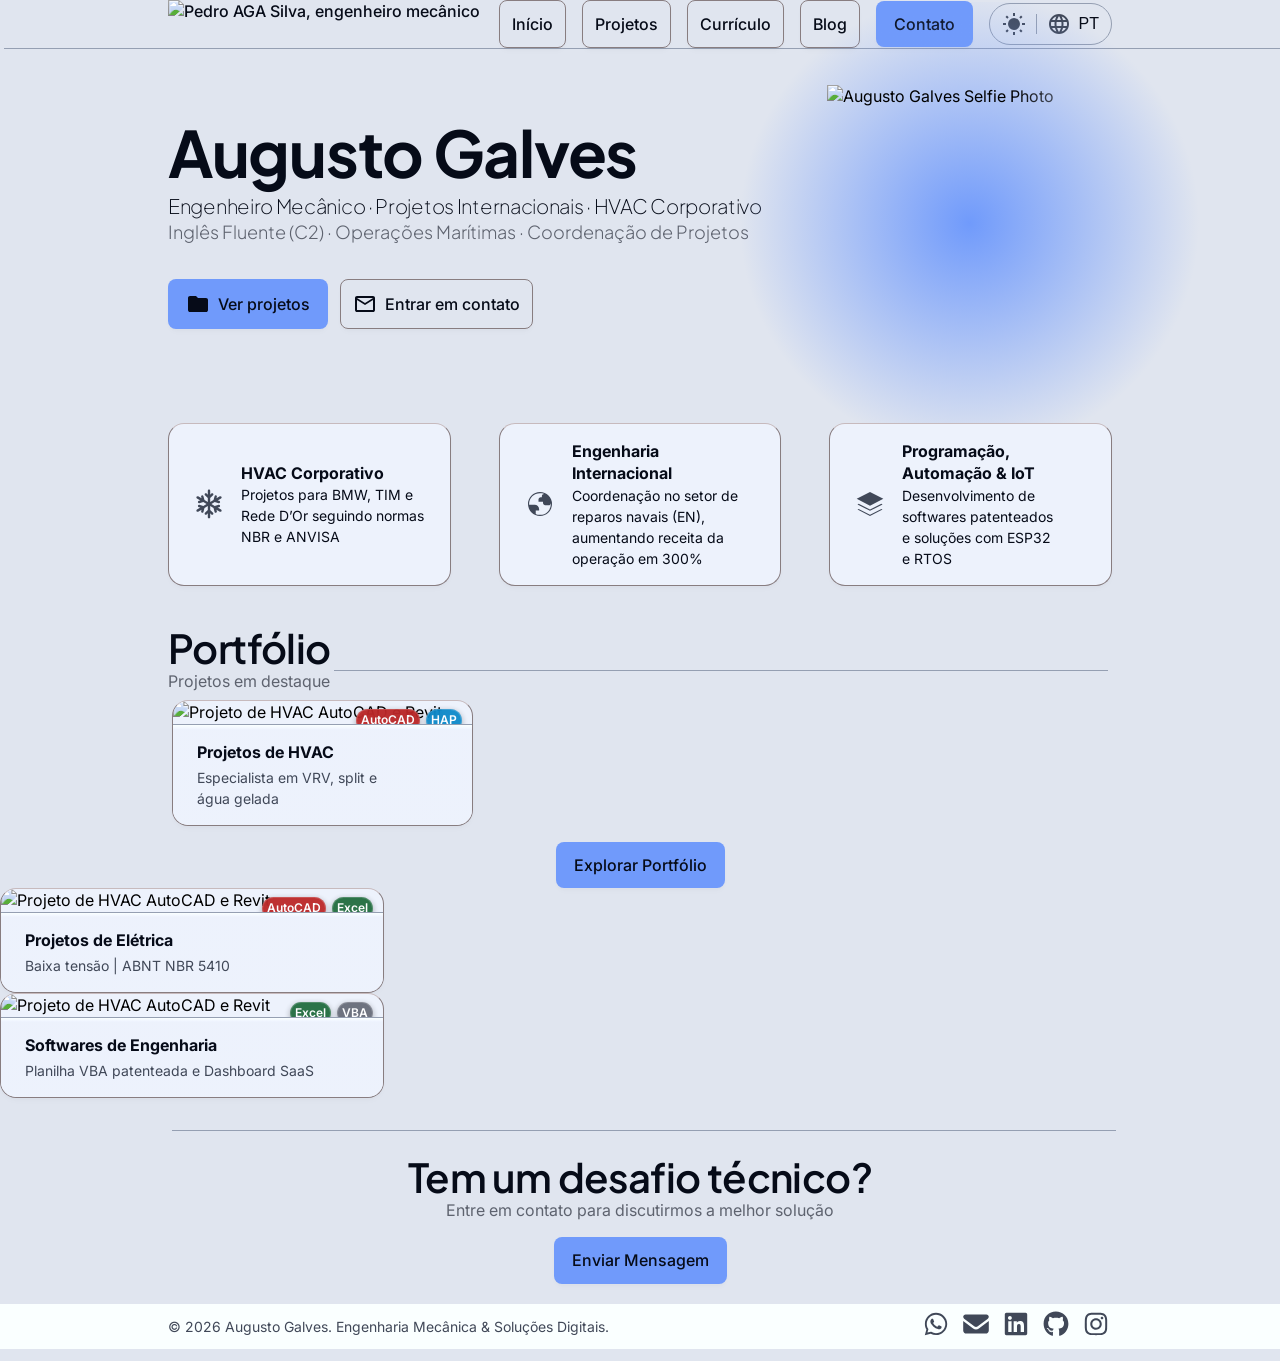
==== commit dddc5ee2: "ADD: new images added. CardCarouselReduced.js created" ====
--- a/index.html
+++ b/index.html
@@ -25,7 +25,7 @@
     <meta property="og:url" content="https://augustogalves.com/">
     <meta property="og:title" content="Augusto Galves | Engenharia & Code">
     <meta property="og:description" content="Engenheiro Mecânico e Desenvolvedor. Confira meus projetos em IoT e Automação.">
-    <meta property="og:image" content="https://augustogalves.com/assets/images/logo-light.png">
+    <meta property="og:image" content="https://augustogalves.com/assets/images/logo-light.svg">
     <!-- SEI LAAAAAAAAAAAA OQ  EH ISSO -->
     <script type="application/ld+json">
     {
@@ -35,7 +35,7 @@
       "url": "https://augustogalves.com/",
       "jobTitle": "Mechanical Engineer",
       "knowsAbout": ["IoT", "Mechanical Engineering", "Web Development", "Automation"],
-      "image": "https://augustogalves.com/assets/images/logo-light.png",
+      "image": "https://augustogalves.com/assets/images/logo-light.svg",
       "sameAs": [
         "https://www.linkedin.com/in/augustogalves/",
         "https://github.com/AugustoGalves"
@@ -72,7 +72,7 @@
     link_navbutton3 = "/cv/"
     link_navbutton4 = "/blog/"
     link_navbutton5 = "/contact/"
-    link_headerlogo_darktheme = "/assets/images/logo-light.png"
+    link_headerlogo_darktheme = "/assets/images/logo-light.svg"
 ></t-header>
 
 
@@ -84,8 +84,8 @@
         link-herobutton2 = "/contact/"
         extraattributes-herobutton2 = ''
         icon-svg2 = '<svg class="svgicon-xsmall mr-2" fill="currentColor" xmlns="http://www.w3.org/2000/svg" viewBox="0 -960 960 960"><path d="M160-160q-33 0-56.5-23.5T80-240v-480q0-33 23.5-56.5T160-800h640q33 0 56.5 23.5T880-720v480q0 33-23.5 56.5T800-160H160Zm320-280L160-640v400h640v-400L480-440Zm0-80 320-200H160l320 200ZM160-640v-80 480-400Z"/></svg>'
-        link-heroimage = "/assets/images/hero-image-1.png"
-        extraclasses-heroimage = "image-glow"
+        link-heroimage = "/assets/images/hero-image-2.png"
+        extraclasses-heroimage = ""
     ></t-hero>
         
     <t-card-row card-group-id = "1">
@@ -116,8 +116,9 @@
         <t-card-media
             carousel-id = "1"
             card-id = "1"
-            link_image = "/assets/images/projects/HVAC-clean-room.jpeg"
+            link_image = "/assets/images/thumbnail-HVAC.webp"
             link_click = "/projects/"
+            alt-text = "Thumbnail de projetos HVAC"
             badge-name1 = "AutoCAD"
             badge_class1 = "badge--autocad"
             badge-name2 = "HAP"
@@ -126,18 +127,20 @@
         <t-card-media
             carousel-id = "1"
             card-id = "2"
-            link_image = "/assets/images/projects/planta-elétrica.png"
+            link_image = "/assets/images/thumbnail-MEP.webp"
             link_click = "/projects/"
+            alt-text = "Projeto de MEP Residencial - São Pedro da Aldeia - RJ"
             badge-name1 = "AutoCAD"
             badge_class1 = "badge--autocad"
-            badge-name2 = "Revit"
-            badge_class2 = "badge--revit"
+            badge-name2 = "Excel"
+            badge_class2 = "badge--excel"
         ></t-card-media>
         <t-card-media
             carousel-id = "1"
             card-id = "3"
-            link_image = "/assets/images/projects/notebook-on-the-table.png"
-            link_click = "/portfolio.html"
+            link_image = "/projects/notebook-on-the-table.png"
+            link_click = "/projects/"
+            alt-text = "Planilha excel VBA Patenteada"
             badge-name1 = "Excel"
             badge_class1 = "badge--excel"
             badge-name2 = "VBA"
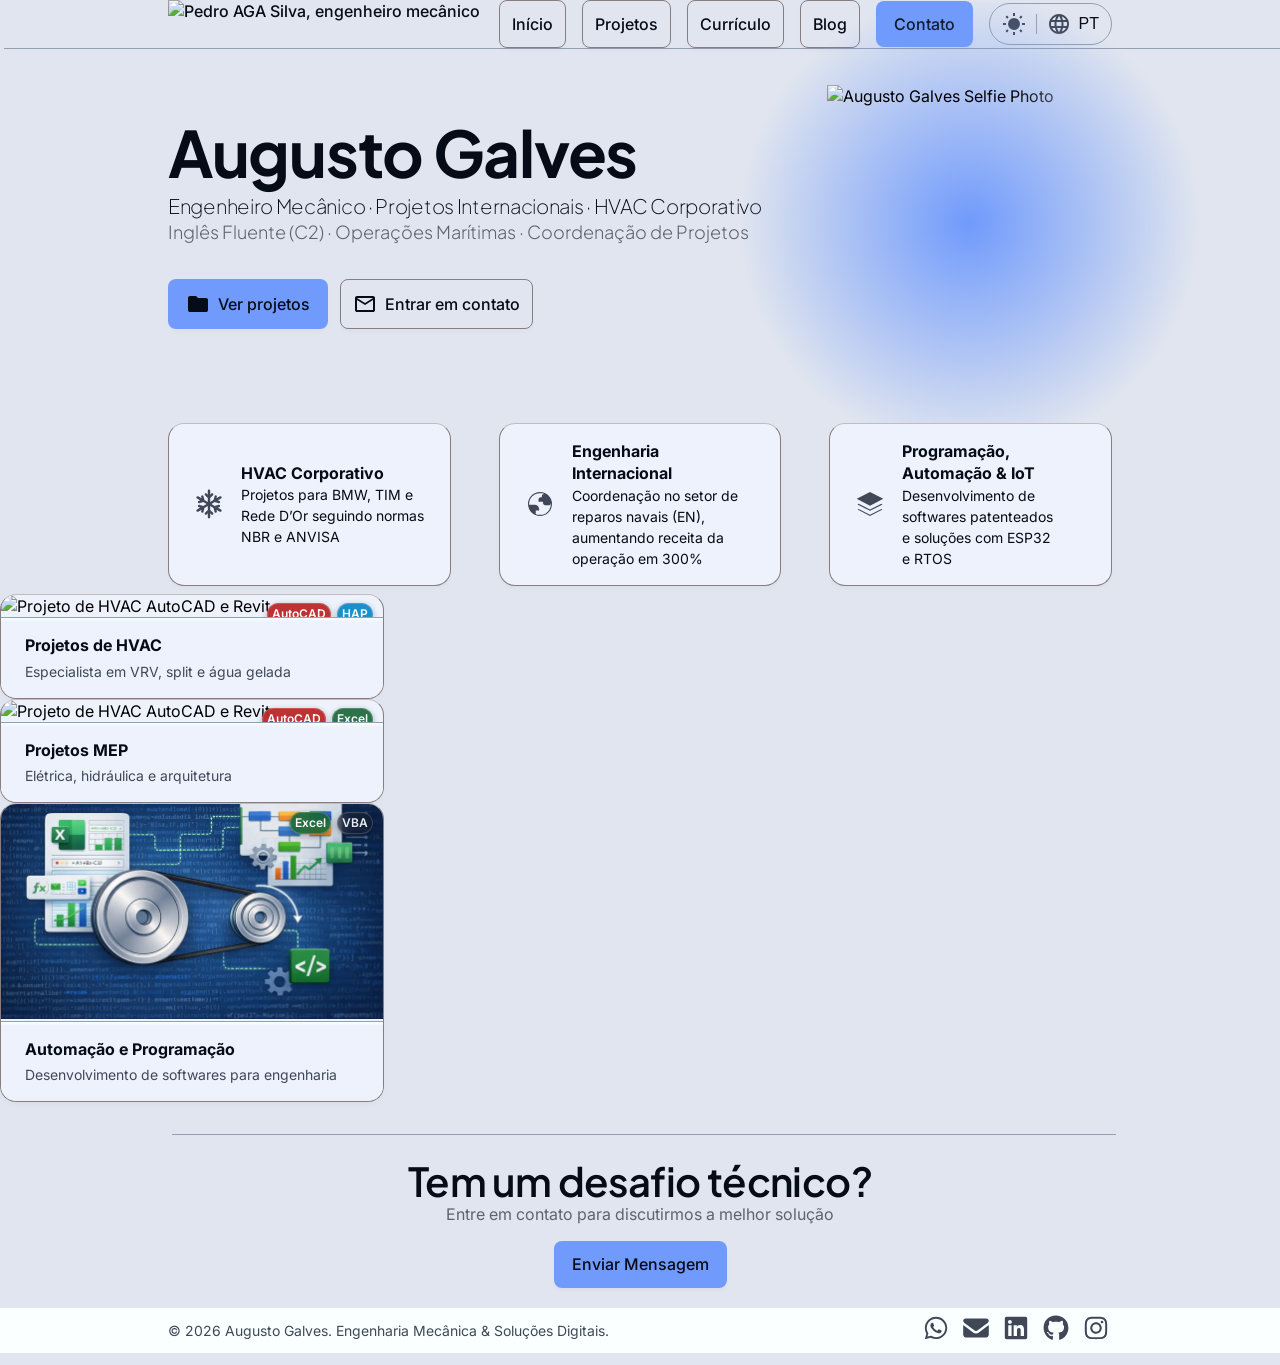
==== commit 3884640d: "Add: new images added. Removed: hero and highlight section from /cv/index.html page. Featured sectio" ====
--- a/index.html
+++ b/index.html
@@ -84,7 +84,7 @@
         link-herobutton2 = "/contact/"
         extraattributes-herobutton2 = ''
         icon-svg2 = '<svg class="svgicon-xsmall mr-2" fill="currentColor" xmlns="http://www.w3.org/2000/svg" viewBox="0 -960 960 960"><path d="M160-160q-33 0-56.5-23.5T80-240v-480q0-33 23.5-56.5T160-800h640q33 0 56.5 23.5T880-720v480q0 33-23.5 56.5T800-160H160Zm320-280L160-640v400h640v-400L480-440Zm0-80 320-200H160l320 200ZM160-640v-80 480-400Z"/></svg>'
-        link-heroimage = "/assets/images/hero-image-2.png"
+        link-heroimage = "/assets/images/hero-image-2.webp"
         extraclasses-heroimage = ""
     ></t-hero>
         
@@ -112,7 +112,7 @@
         ></t-card-icon>
     </t-card-row>
 
-    <t-card-carousel carousel-id = "1">
+    <t-card-carousel carousel-id = "1" link-button1 = "/projects/">
         <t-card-media
             carousel-id = "1"
             card-id = "1"
@@ -138,7 +138,7 @@
         <t-card-media
             carousel-id = "1"
             card-id = "3"
-            link_image = "/projects/notebook-on-the-table.png"
+            link_image = "/projects/automation&programing.webp"
             link_click = "/projects/"
             alt-text = "Planilha excel VBA Patenteada"
             badge-name1 = "Excel"
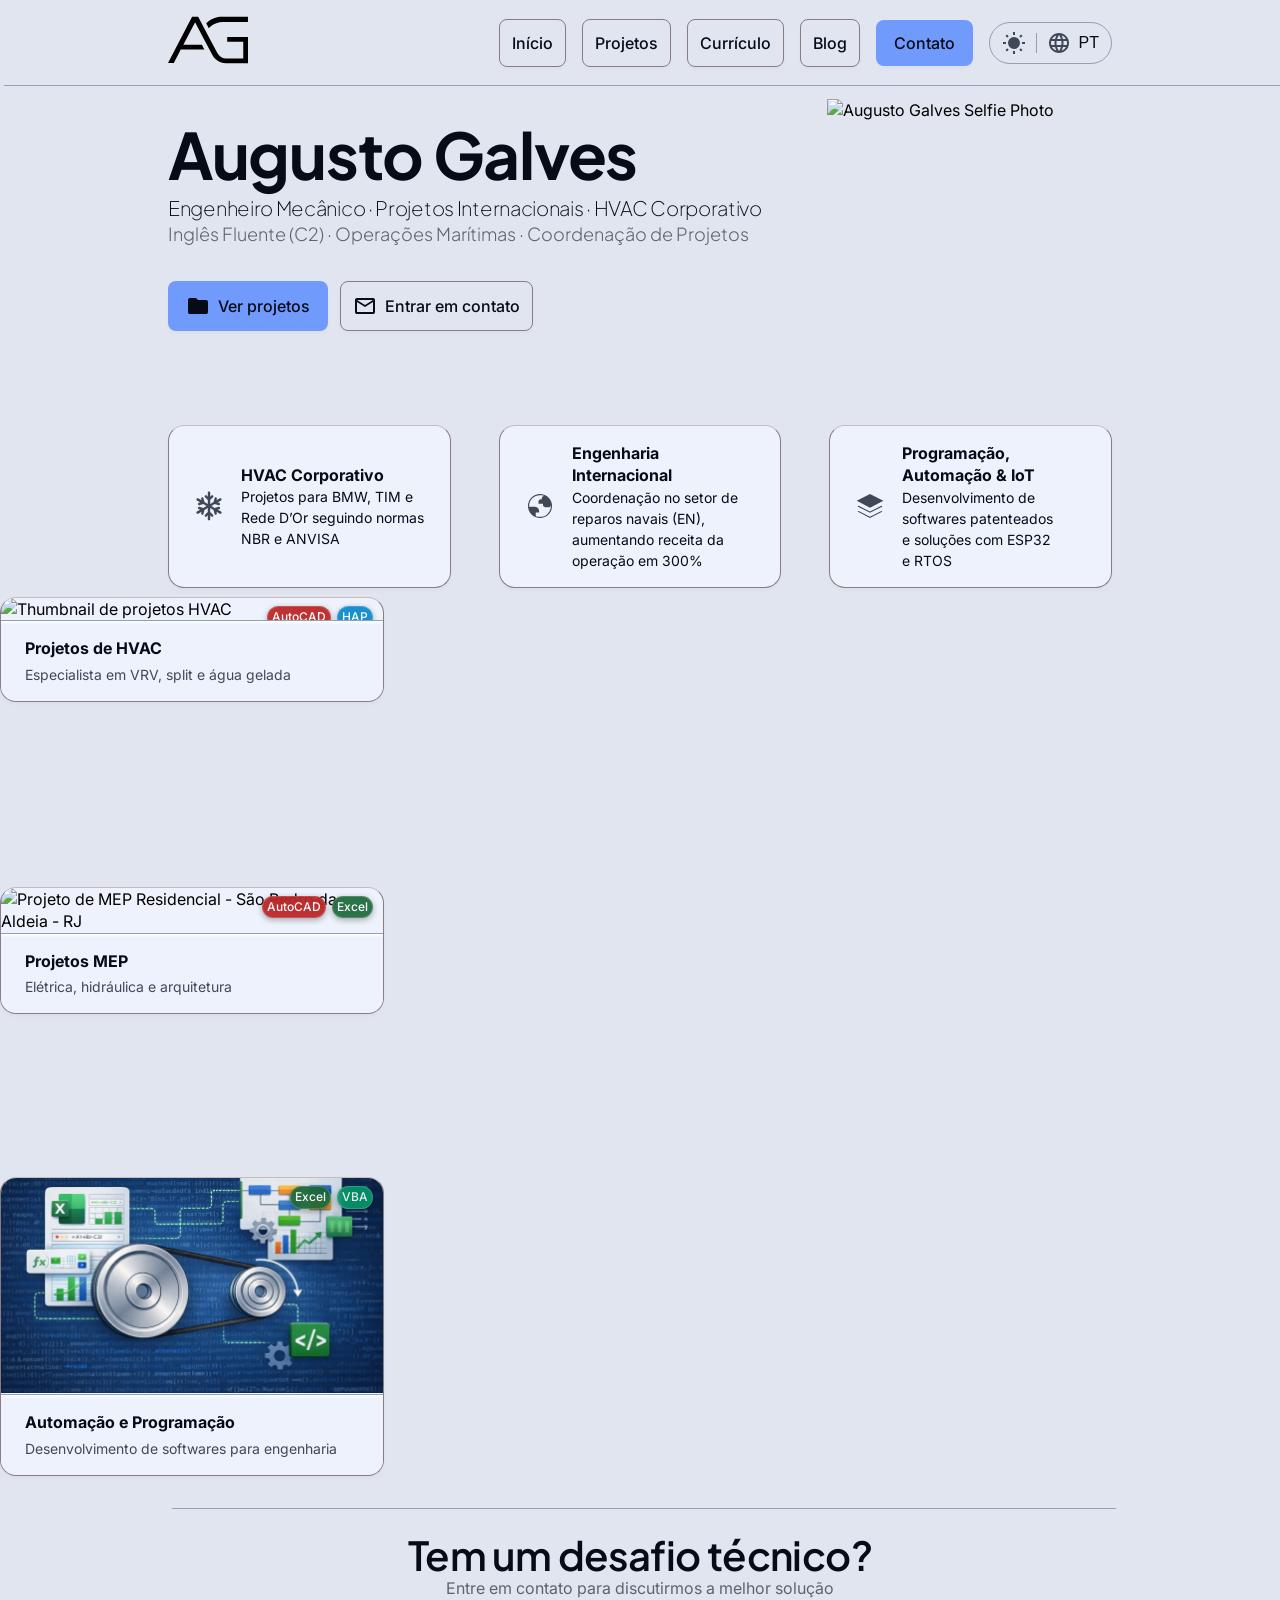
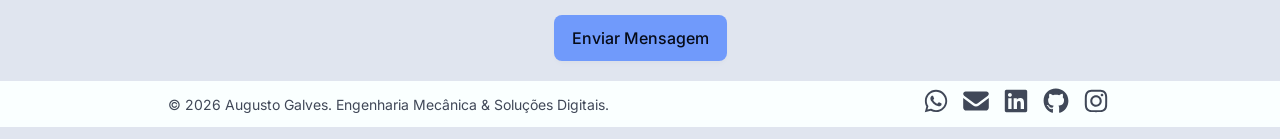
==== commit 11a8b484: "Refactored: style.css. Changed: Added defer attribute to all scripts" ====
--- a/index.html
+++ b/index.html
@@ -11,9 +11,6 @@
     <link rel="icon" href="/assets/icons/favicon.svg" type="image/svg+xml">
     <link rel="apple-touch-icon" href="/assets/icons/apple-touch-icon.png">
     <meta name="theme-color" content="#222A35">
-    <!-- PRECONNECT -->
-    <link rel="preconnect" href="https://fonts.googleapis.com">
-    <link rel="preconnect" href="https://fonts.gstatic.com" crossorigin>
     <!-- SEO SETTINGS -->
     <title data-i18n="pages.index.meta.title">Augusto Galves | Portfólio</title>
     <meta data-i18n="pages.index.meta.description" name="description" content="Engenheiro mecânico com experiência em HVAC, manutenção industrial, transmissão de potência e projetos técnicos. Atuação nacional e internacional, coordenação técnica e engenharia aplicada."/>
@@ -42,23 +39,32 @@
       ]
     }
     </script>    
+    <!-- PRECONNECT EXTERNOS -->
+    <link rel="preconnect" href="https://fonts.googleapis.com">
+    <link rel="preconnect" href="https://fonts.gstatic.com" crossorigin>
+    <!-- PRELOAD INTERNO -->
+    <link rel="preload" as="image" href="/assets/images/hero-image-2.webp" fetchpriority="high">
     <!-- DOWNLOADS EXTERNOS -->
     <link href="https://fonts.googleapis.com/css2?family=Inter:ital,opsz,wght@0,14..32,100..900;1,14..32,100..900&family=JetBrains+Mono:ital,wght@0,100..800;1,100..800&family=Plus+Jakarta+Sans:ital,wght@0,200..800;1,200..800&display=swap" rel="stylesheet">
     <!-- DOWNLOADS INTERNOS (Cuidado com a ordem de download) -->
     <link rel="stylesheet" href="/assets/css/style.css" type="text/css">
-    <script src="/assets/js/config.js"></script>
-    <script src="/assets/js/components/Header.js"></script>
-    <script src="/assets/js/components/Hero.js"></script>
-    <script src="/assets/js/components/HeroReverse.js"></script>
-    <script src="/assets/js/components/CardRow.js"></script>
-    <script src="/assets/js/components/CardCol.js"></script>
-    <script src="/assets/js/components/CardIcon.js"></script>
-    <script src="/assets/js/components/CardMedia.js"></script>
-    <script src="/assets/js/components/CardCarousel.js"></script>
-    <script src="/assets/js/components/CTA.js"></script>
-    <script src="/assets/js/components/Footer.js"></script>
-    <script src="/assets/js/i18n.js"></script>
-    <script src="/assets/js/main.js"></script>
+    <script src="/assets/js/config.js" defer></script>
+    <script src="/assets/js/components/Header.js" defer></script>
+    <script src="/assets/js/components/Hero.js" defer></script>
+    <script src="/assets/js/components/HeroReverse.js" defer></script>
+    <script src="/assets/js/components/IndexBar.js" defer></script>
+    <script src="/assets/js/components/CardRow.js" defer></script>
+    <script src="/assets/js/components/CardCol.js" defer></script>
+    <script src="/assets/js/components/CardIcon.js" defer></script>
+    <script src="/assets/js/components/ImageGallery.js" defer></script>
+    <script src="/assets/js/components/CardCarousel.js" defer></script>
+    <script src="/assets/js/components/CardCarouselReduced.js" defer></script>
+    <script src="/assets/js/components/CardMedia.js" defer></script>
+    <script src="/assets/js/components/CardHorizontal.js" defer></script>
+    <script src="/assets/js/components/CTA.js" defer></script>
+    <script src="/assets/js/components/Footer.js" defer></script>
+    <script src="/assets/js/i18n.js" defer></script>
+    <script src="/assets/js/main.js" defer></script>
 </head>
 
 
@@ -73,6 +79,7 @@
     link_navbutton4 = "/blog/"
     link_navbutton5 = "/contact/"
     link_headerlogo_darktheme = "/assets/images/logo-light.svg"
+    alt-text = "Augusto Galves Logo"
 ></t-header>
 
 
@@ -86,6 +93,7 @@
         icon-svg2 = '<svg class="svgicon-xsmall mr-2" fill="currentColor" xmlns="http://www.w3.org/2000/svg" viewBox="0 -960 960 960"><path d="M160-160q-33 0-56.5-23.5T80-240v-480q0-33 23.5-56.5T160-800h640q33 0 56.5 23.5T880-720v480q0 33-23.5 56.5T800-160H160Zm320-280L160-640v400h640v-400L480-440Zm0-80 320-200H160l320 200ZM160-640v-80 480-400Z"/></svg>'
         link-heroimage = "/assets/images/hero-image-2.webp"
         extraclasses-heroimage = ""
+        alt-text = "Augusto Galves Selfie"
     ></t-hero>
         
     <t-card-row card-group-id = "1">
@@ -144,7 +152,7 @@
             badge-name1 = "Excel"
             badge_class1 = "badge--excel"
             badge-name2 = "VBA"
-            badge_class2 = "badge--VBA"
+            badge_class2 = "badge--vba"
         ></t-card-media>
     </t-card-carousel>
 </main>
--- a/assets/css/style.css
+++ b/assets/css/style.css
@@ -26,17 +26,17 @@
 	--spacing11: 10rem; /* 192 px */
 
 	/* Typograph variables */
-	--textsize-1: 0.75rem;   /* 12px */
-	--textsize-2: 0.875rem;  /* 14px */
-	--textsize-3: 1rem;    /* 16px */
-	--textsize-4: 1.125rem;  /* 18px */
-	--textsize-5: 1.25rem;   /* 20px */
-	--textsize-6: 1.5rem;    /* 24px */
-	--textsize-7: 2rem;     /* 32px */
-	--textsize-8: 2.5rem;   /* 40px */
-	--textsize-9: 3rem;     /* 48px */
-	--textsize-10: 4rem;     /* 64px */
-	--textsize-11: 5rem;    /* 80px */
+	--textsize-1: 0.75rem;	/* 12px */
+	--textsize-2: 0.875rem;	/* 14px */
+	--textsize-3: 1rem;	/* 16px */
+	--textsize-4: 1.125rem;	/* 18px */
+	--textsize-5: 1.25rem;	/* 20px */
+	--textsize-6: 1.5rem;	/* 24px */
+	--textsize-7: 2rem;	/* 32px */
+	--textsize-8: 2.5rem;	/* 40px */
+	--textsize-9: 3rem;	/* 48px */
+	--textsize-10: 4rem;	/* 64px */
+	--textsize-11: 5rem;	/* 80px */
 }
 
 
@@ -72,29 +72,29 @@
 	/* Properties and Values */
 	--shadow: 
 			0px 4px 6px -1px oklch(0 0 0 / 0.65),
-    	0px 2px 4px -1px oklch(0 0 0 / 0.05); /*Deslocamento X, Deslocamento Y, Blur, Cor da sombra RGBA*/
+			0px 2px 4px -1px oklch(0 0 0 / 0.05); /*Deslocamento X, Deslocamento Y, Blur, Cor da sombra RGBA*/
 	--shadow-hover: 
 			0px 10px 15px -3px oklch(0 0 0 / 0.72),
-    	0px 0px 0px -2px oklch(0 0 0 / 0.08);
-	--shadow-active:  
+			0px 0px 0px -2px oklch(0 0 0 / 0.08);
+	--shadow-active:
 			0px 4px 12px oklch(0 0 0 / 0.55),
-    	0px 0px 0px 1px oklch(0 0 0 / 0.04);
+			0px 0px 0px 1px oklch(0 0 0 / 0.04);
 	--border: solid 1px var(--color-border); /* Borda com cor de borda */
 }
 
 :root[data-theme="light"]{
 	/* Typography Colors */
-	--color-text-primary: oklch(0.15 0.03 265);   /* White */
-	--color-text-primary-muted: oklch(0.4 0.03 265);     /* Off white */
+	--color-text-primary: oklch(0.15 0.03 265);	/* White */
+	--color-text-primary-muted: oklch(0.4 0.03 265);	/* Off white */
 	--color-text-terciary: oklch(0.50 0.02 265); /* Subtext */
 
 	/* Brand Colors */
-	--color-bg-dark: oklch(0.92 0.015 265);   /* Plano de fundo */
-	--color-bg: oklch(0.96 0.015 265);   /* Plano de fundo */
+	--color-bg-dark: oklch(0.92 0.015 265);	/* Plano de fundo */
+	--color-bg: oklch(0.96 0.015 265);	/* Plano de fundo */
 	--color-bg-light: oklch(1 0.015 265);
-	--color-accent1: oklch(0.7 0.15 265); /* CTA Button, find #025bb0 for light mode later */
-	--color-accent1-hover: #0372db; /* CTA Button brighter*/
-	--color-accent2: oklch(0.4 0.1 85); /* Hover amarelo */
+	--color-accent1: oklch(0.7 0.15 265);	/* CTA Button, find #025bb0 for light mode later */
+	--color-accent1-hover: #0372db;	/* CTA Button brighter*/
+	--color-accent2: oklch(0.4 0.1 85);	/* Hover amarelo */
 
 	/* Feedback Colors */
 	--color-success: oklch(0.5 0.05 160); 
@@ -114,11 +114,11 @@
 	/* Properties and Values*/
 	--shadow: 
 			0px 4px 6px -1px oklch(0 0 0 / 0.02),
-    	0px 2px 4px -1px oklch(0 0 0 / 0.02); /*Deslocamento X, Deslocamento Y, Blur, Cor da sombra RGBA*/
+			0px 2px 4px -1px oklch(0 0 0 / 0.02); /*Deslocamento X, Deslocamento Y, Blur, Cor da sombra RGBA*/
 	--shadow-hover: 
 			0px 10px 15px -3px oklch(0 0 0 / 0.08),
-    	0px 4px 6px -2px oklch(0 0 0 / 0.12);
-	--shadow-active:  
+			0px 4px 6px -2px oklch(0 0 0 / 0.12);
+	--shadow-active:
 			0px 1px 2px oklch(0 0 0 / 0.05);
 	--border: solid 1px oklch(0.6 0.015 0 / 1); /* Inventei essa cor*/
 }
@@ -128,7 +128,7 @@
 /* ███████████████████████  🖼️ ICONS CHANGES   █████████████████████████████ */
 /* ────────────────────────────────────────────────────────────────────────── */
 
-:root[data-theme="light"] .logo-header{content: url("/assets/img/LogoDark_Pedro AGA Silva Engenheiro Mecânico.png"); }
+:root[data-theme="light"] .logo-header{content: url("/assets/images/logo-dark.svg"); }
 
 :root[data-theme="dark"] .icon-moon {display: block; }
 :root[data-theme="dark"] .icon-sun {display: none; }
@@ -141,7 +141,9 @@
 /* ────────────────────────────────────────────────────────────────────────── */
 
 t-header,
+t-index-bar,
 t-hero,
+t-hero-reverse,
 t-card-row,
 t-card-carousel,
 t-card-media,
@@ -151,22 +153,29 @@
 
 /* ===== MOBILE FIRST ===== */
 t-header{min-height:95px; }
-t-hero{min-height:360px; }
-t-card-row{min-height:240px; }
-t-card-carousel{min-height:365px; }
-t-card-media{min-height:32px; } /* Ajustar esse valor */
+t-index-bar{min-height:24px; }
+t-hero{min-height:450px; }
+t-hero-reverse{min-height:450px; }
+t-card-row{min-height:425px; }
+t-card-carousel{min-height:375px; }
+t-card-carousel-reduced{min-height:365px; }
+t-card-media{min-height:32px; }
 t-cta{min-height:170px; }
 t-footer{min-height:80px; }
 
 /* ===== DESKTOP ===== */
 @media (min-width: 992px){
-  t-header{min-height:85px; }
-  t-hero{min-height:330px; }
-  t-card-row{min-height:125px; } 
-  t-card-carousel{min-height:385px; }
-  t-card-media{min-height:32px; } /* Ajustar esse valor */
-  t-cta{min-height:155px; }
-  t-footer{min-height:35px; }
+	t-header{min-height:87px; }
+	t-index-bar{min-height:24px; }
+	t-hero{min-height:330px; }
+	t-hero-reverse{min-height:330px; }
+	t-card-row{min-height:180px; } 
+	t-card-carousel{min-height:425px; }
+	t-card-carousel-reduced{min-height:380px; }
+	t-card-media{min-height:290px; }
+	t-cta{min-height:185px; }
+	t-footer{min-height:45px; }
+	.carousel__wrapper{min-height:315px; }
 }
 
 
@@ -192,12 +201,12 @@
 	flex-direction: column;
 	overflow-x: hidden; /* Esconde tudo que está fora da tela */
 	width: 100%; /* A página sempre vai ter a largura da tela */
-  min-height: 100vh; /* Altura mínima, garante que rodapé fica colado no final da tela mesmo em páginas curtas */
+	min-height: 100vh; /* Altura mínima, garante que rodapé fica colado no final da tela mesmo em páginas curtas */
 	/* Typograph */
 	font-family: var(--font-body);
-  font-size: var(--textsize-3); /*16px base*/
-  font-weight: 400;
-  line-height: 1.4;
+	font-size: var(--textsize-3); /*16px base*/
+	font-weight: 400;
+	line-height: 1.4;
 	text-wrap: pretty;
 	/* Visuals */
 	background-color: var(--color-bg-dark);
@@ -210,31 +219,6 @@
 /* ────────────────────────────────────────────────────────────────────────── */
 /* ██████████████████████████  📝 TIPOGRAFIA  ██████████████████████████████ */
 /* ────────────────────────────────────────────────────────────────────────── */
-
-/* ─── CSS CLASS FOR VARIABLE STYLE ───────────────────────────────────────────────────────────────────────────────────────── ✣ ─ */
-.plus-jakarta-sans-<uniquifier> {
-  font-family: "Plus Jakarta Sans", sans-serif;
-  font-optical-sizing: auto;
-  font-weight: <weight>;
-  font-style: normal;
-}
-
-
-.inter-<uniquifier> {
-  font-family: "Inter", sans-serif;
-  font-optical-sizing: auto;
-  font-weight: <weight>;
-  font-style: normal;
-}
-
-
-.jetbrains-mono-<uniquifier> {
-  font-family: "JetBrains Mono", monospace;
-  font-optical-sizing: auto;
-  font-weight: <weight>;
-  font-style: normal;
-}
-
 /* ─── TIPOGRAFIA GERAL ───────────────────────────────────────────────────────────────────────────────────────── ✣ ─ */
 h1, h2, h3, h4{
 	color: var(--color-text-primary);
@@ -373,18 +357,18 @@
 .hero-left h2{
 	/* Typography */
 	font-size: var(--textsize-5);
-  font-weight: 100;
+	font-weight: 100;
 }
 
 .hero-left h3{
 	/* Typography */
 	font-size: var(--textsize-4);
-  font-weight: 300;
+	font-weight: 300;
 }
 
 .card-title{
-  /* Typography */
-  font-size: var(--textsize-3);/*16px*/
+	/* Typography */
+	font-size: var(--textsize-3);/*16px*/
 	font-weight: 700;
 	line-height: 1.4; /*Espaçamento entre linhas*/
 	/* Visuals */
@@ -392,8 +376,8 @@
 }
 
 .card-subtitle{
-  /* Typography */
-  font-size: var(--textsize-2);/*14px*/
+	/* Typography */
+	font-size: var(--textsize-2);/*14px*/
 	font-weight: 400;
 	line-height: 1.5; /*Espaçamento entre linhas*/
 	/* Visuals */
@@ -402,8 +386,8 @@
 }
 
 .card-content{
-  /* Typography */
-  font-size: var(--textsize-2);/*14px*/
+	/* Typography */
+	font-size: var(--textsize-2);/*14px*/
 	font-weight: 400;
 	line-height: 1.5; /*Espaçamento entre linhas*/
 	/* Visuals */
@@ -412,8 +396,8 @@
 }
 
 strong {
-  /* Typography */
-  font-weight: 600;
+	/* Typography */
+	font-weight: 600;
 }
 
 .subtext{
@@ -422,10 +406,10 @@
 }
 
 .span-nowrap{
-    /* Layout */
-    display: block; /* Sozinho na linha */
-    /* Typography */
-    white-space: nowrap;
+	/* Layout */
+	display: block; /* Sozinho na linha */
+	/* Typography */
+	white-space: nowrap;
 }
 
 
@@ -510,18 +494,18 @@
 
 
 	.card-title{
-	  /* Typography */
-	  font-size: var(--textsize-3);/*16px*/
+		/* Typography */
+		font-size: var(--textsize-3);/*16px*/
 	}
 
 	.card-subtitle{
-	  /* Typography */
-	  font-size: var(--textsize-1);/*px*/
+		/* Typography */
+		font-size: var(--textsize-1);/*px*/
 	}
 
 	.card-content{
-	  /* Typography */
-	  font-size: var(--textsize-1);/*px*/
+		/* Typography */
+		font-size: var(--textsize-1);/*px*/
 	}
 
 	.hero-left h1{
@@ -532,13 +516,13 @@
 	.hero-left h2{
 		/* Typography */
 		font-size: var(--textsize-4);
-	  font-weight: 100;
+		font-weight: 100;
 	}
 	
 	.hero-left h3{
 		/* Typography */
 		font-size: var(--textsize-3);
-	  font-weight: 500;
+		font-weight: 500;
 	}
 }
 
@@ -552,17 +536,17 @@
 /* ─── PAGE WRAPPERS ───────────────────────────────────────────────────────────────────────────────────────── ✣ ─ */
 .container{
 	/* Layout */
-  margin: 0 auto;
-	/* Sizing */
-  padding: 0 var(--spacing10);
-  max-width: 1200px;
-  box-sizing: border-box;
-  /* Effects */
+	margin: 0 auto;
+	/* Sizing */
+	padding: 0 var(--spacing10);
+	max-width: 1200px;
+	box-sizing: border-box;
+	/* Effects */
 	transition: filter 0.3s ease; /*Acontece ao sofrer blur do hamburger menu*/
 }
 
 
-/* ───  Seção ──────────────────────────────────────────────────────── ✣ ─ */
+/* ─── Seção ──────────────────────────────────────────────────────── ✣ ─ */
 .section{
 	margin-top: var(--spacing6);
 }
@@ -645,23 +629,23 @@
 /* ███████████████████████████  🧩COMPONENTS  ███████████████████████████████ */
 /* ────────────────────────────────────────────────────────────────────────── */
 
-/* ───  BUTTON ──────────────────────────────────────────────────────── ✣ ─ */
+/* ─── BUTTON ──────────────────────────────────────────────────────── ✣ ─ */
 .btn{
 	/* Layout */
 	white-space: nowrap;
-  display: inline-flex;
-  justify-content: center;
-  align-items: center;
-	/* Visuals */
-  border: none;
-  border-radius: var(--spacing2);
-  box-shadow: var(--shadow);
-	/* Effects */
-  transition:
-    transform 0.15s ease,
-    box-shadow 0.15s ease,
-    background-color 0.2s ease,
-    color 0.2s ease;
+	display: inline-flex;
+	justify-content: center;
+	align-items: center;
+	/* Visuals */
+	border: none;
+	border-radius: var(--spacing2);
+	box-shadow: var(--shadow);
+	/* Effects */
+	transition:
+		transform 0.15s ease,
+		box-shadow 0.15s ease,
+		background-color 0.2s ease,
+		color 0.2s ease;
 }
 .btn:hover{
 	/* Visuals */
@@ -678,7 +662,7 @@
 	transform: translateY(0);
 }
 
-/* ───  BUTTON PRIMARY ──────────────────────────────────────────────────────── ✣ ─ */
+/* ─── BUTTON PRIMARY ──────────────────────────────────────────────────────── ✣ ─ */
 .btn--primary{
 	/* Sizing */
 	padding: var(--spacing3) calc(var(--spacing3)*1.5); /* vertical | horizontal */
@@ -689,7 +673,7 @@
 	background-color: var(--color-accent1); /*CTA Color*/
 }
 
-/* ───  BUTTON SECUNDARY ──────────────────────────────────────────────────────── ✣ ─ */
+/* ─── BUTTON SECUNDARY ──────────────────────────────────────────────────────── ✣ ─ */
 .btn--secondary{
 	/* Sizing */
 	padding: var(--spacing3) var(--spacing3); /* vertical | horizontal */
@@ -726,10 +710,10 @@
 }
 
 .pill-divider {
-    width: 1px;
-    height: 20px; /* 20px */
-    background-color: var(--color-border-muted);
-    margin: 0 2px;
+	width: 1px;
+	height: 20px; /* 20px */
+	background-color: var(--color-border-muted);
+	margin: 0 2px;
 }
 
 
@@ -744,7 +728,7 @@
 .svgicon-xsmall{
 	/*Size 24px*/
 	width: var(--spacing5);
-	min-width:: var(--spacing5);
+	min-width: var(--spacing5);
 	color: var(--color-text-primary-muted);
 }
 
@@ -757,17 +741,17 @@
 /* ─── CARDS ─────────────────────────────────────────────────────────────────────────────────────────── ✣ ─ */
 .card{
 	/* Visuals */
-  background-color: var(--color-bg);
-  border: var(--border);
-  border-radius: var(--spacing4);
+	background-color: var(--color-bg);
+	border: var(--border);
+	border-radius: var(--spacing4);
 	border-top: solid 1px var(--color-highlight);
 	box-shadow: var(--shadow);
 	/* Effects */
-  transition: transform 0.25s ease, box-shadow 0.25s ease, border-color 0.25s ease;
+	transition: transform 0.25s ease, box-shadow 0.25s ease, border-color 0.25s ease;
 }
 .card:hover{
 	/* Visuals */
-  border-color: var(--color-accent1);
+	border-color: var(--color-accent1);
 	box-shadow: var(--shadow-hover);
 	transform: translateY(-4px);
 }
@@ -808,7 +792,7 @@
 	/* Layout */
 	width: 100%;
 	aspect-ratio: 16/9; 
-  object-fit: cover;
+	object-fit: cover;
 	/* Sizing */
 	height: auto;
 	margin: 0;
@@ -816,15 +800,15 @@
 	/* Visuals */
 	transition: transform 0.5s ease;
 	/* Efeitos - Impedir Image Grab e Selection */
-  -webkit-user-drag: none;
-  user-drag: none; 
-  -webkit-user-select: none;
-  -moz-user-select: none;
-  -ms-user-select: none;
-  user-select: none;
+	-webkit-user-drag: none;
+	user-drag: none; 
+	-webkit-user-select: none;
+	-moz-user-select: none;
+	-ms-user-select: none;
+	user-select: none;
 }
 .card--carousel:hover .card__image {
-  transform: scale(1.05); /* Zoom suave no hover */
+	transform: scale(1.05); /* Zoom suave no hover */
 }
 
 
@@ -836,14 +820,14 @@
 
 .card__badges{
 	/* Layout */
-  display: flex;
+	display: flex;
 	position: absolute;
 	top: 10px;
-  right: 10px;
-  gap: 6px;
-  flex-wrap: wrap;
-  justify-content: flex-end;
-  z-index: 5;
+	right: 10px;
+	gap: 6px;
+	flex-wrap: wrap;
+	justify-content: flex-end;
+	z-index: 5;
 }
 
 /* ─── CARDS GROUPS ───────────────────────────────────────────────────────────────────────────────────────── ✣ ─ */
@@ -866,7 +850,6 @@
 	gap: var(--spacing4);
 	/* Sizing */
 	width: 100%; 
-	max-width: 400px; /* Aqui você limita a largura caso não queira que o card vertical fique gigante na tela */
 }
 
 t-card-icon {
@@ -881,27 +864,27 @@
 
 /* ─── Textos do Carousel ──────────────────────────────────────────────────────── ✣ ─ */
 .card--carousel strong { /* Titulo */
-  /* Layout */
-  display: block; /* Sozinho na linha */
+	/* Layout */
+	display: block; /* Sozinho na linha */
 }
 
 .card--carousel a { /* Área de Texto (Link) */
-  /* Layout */
-  display: flex;
-  flex-direction: column;
-  justify-content: flex-start;
-  gap: var(--spacing1);
-  /* Sizing */
-  padding: var(--spacing4) calc(var(--spacing4)*1.5); /* Espaçamento interno para o texto não colar na borda */
-  flex-grow: 1; /* Ocupa o resto da altura do card */
-  /* Visuals */
-  background: var(--gradient-bg);
-  border-top: 1px solid var(--color-border-muted);
-}
-
-
-/* ─── CAROUSEL ─────────────────────────────────────────────────────────────────────────────────────────── ✣ ─ */
-.carousel-wrapper{
+	/* Layout */
+	display: flex;
+	flex-direction: column;
+	justify-content: flex-start;
+	gap: var(--spacing1);
+	/* Sizing */
+	padding: var(--spacing4) calc(var(--spacing4)*1.5); /* Espaçamento interno para o texto não colar na borda */
+	flex-grow: 1; /* Ocupa o resto da altura do card */
+	/* Visuals */
+	background: var(--gradient-bg);
+	border-top: 1px solid var(--color-border-muted);
+}
+
+
+/* ─── CAROUSEL WRAPPER ─────────────────────────────────────────────────────────────────────────────────────────── ✣ ─ */
+.carousel__wrapper{
 	/* Layout */
 	position: relative;
 	overflow: hidden;
@@ -910,98 +893,199 @@
 	/* Efeito */
 	transition: -webkit-mask-image 0.3s ease, mask-image 0.3s ease;
 	/* Efeito de fade nas bordas, caso JS não funcione */
-  -webkit-mask-image: linear-gradient(
-      to right, 
-      gray 98%, 
-      transparent 100%
-  );
-  mask-image: linear-gradient(
-      to right, 
-      gray 98%, 
-      transparent 100%
-  );
-}
-
-/* ESTADO: Nenhum (Se couber tudo na tela) */
-.carousel-wrapper[data-scroll="none"] {
-  -webkit-mask-image: none;
-  mask-image: none;
-}
-
-/* ESTADO: Meio (Fade em Ambos os lados) */
-.carousel-wrapper[data-scroll="middle"] {
-  -webkit-mask-image: linear-gradient(to right, transparent 0%, gray 2%, gray 98%, transparent 100%);
-  mask-image: linear-gradient(to right, transparent 0%, gray 2%, gray 98%, transparent 100%);
-}
-
-/* ESTADO: Fim (Fade apenas na Esquerda) */
-.carousel-wrapper[data-scroll="end"] {
-  -webkit-mask-image: linear-gradient(to right, transparent 0%, gray 2%);
-  mask-image: linear-gradient(to right, transparent 0%, gray 2%);
-}
-
-.carousel-track{
+	-webkit-mask-image: linear-gradient(
+			to right, 
+			gray 98%, 
+			transparent 100%
+	);
+	mask-image: linear-gradient(
+			to right, 
+			gray 98%, 
+			transparent 100%
+	);
+}
+.carousel__wrapper[data-scroll="none"] { /* ESTADO: Nenhum (Se couber tudo na tela) */
+	-webkit-mask-image: none;
+	mask-image: none;
+}
+.carousel__wrapper[data-scroll="middle"] { /* ESTADO: Meio (Fade em Ambos os lados) */
+	-webkit-mask-image: linear-gradient(to right, transparent 0%, gray 2%, gray 98%, transparent 100%);
+	mask-image: linear-gradient(to right, transparent 0%, gray 2%, gray 98%, transparent 100%);
+}
+.carousel__wrapper[data-scroll="end"] { /* ESTADO: Fim (Fade apenas na Esquerda) */
+	-webkit-mask-image: linear-gradient(to right, transparent 0%, gray 2%);
+	mask-image: linear-gradient(to right, transparent 0%, gray 2%);
+}
+
+/* ─── CAROUSEL TRACK ─────────────────────────────────────────────────────────────────────────────────────────── ✣ ─ */
+.carousel__track{
 	/* Layout */
 	display: flex;
-  gap: var(--spacing4); /* 16px de espaço entre cards */
-	/* Sizing */
-  padding: var(--spacing2) var(--spacing1) var(--spacing4) var(--spacing1); /* Espaçamento interno para não cortar sombras ou bordas */
+	gap: var(--spacing4); /* 16px de espaço entre cards */
+	/* Sizing */
+	padding: var(--spacing2) var(--spacing1) var(--spacing4) var(--spacing1); /* Espaçamento interno para não cortar sombras ou bordas */
 	/* Effects */
 	overflow-x: auto; /*Esconde o overflow mas mostra um scroll. Mas caso não tenha overflow, o scroll some*/
-	scrollbar-width: none; /*Esconde a scroll bar no firefox*/
+	scrollbar-width: none; /* Firefox */
 	scroll-snap-type: x mandatory;
 	scroll-padding-inline: var(--spacing1); /*Considera o padding nos snaps*/
 	scroll-behavior: smooth;	
-	scrollbar-width: none; /* Firefox */
-  -ms-overflow-style: none;  /* IE 10+ */
-  cursor: grab;
-  user-select: none;
-}
-
-.carousel-track.active{
+	-ms-overflow-style: none; /* IE 10+ */
+	cursor: grab;
+	user-select: none;
+}
+.carousel__track::-webkit-scrollbar{
+	/* Layout */
+	display: none;
+}
+.carousel__track.active{
 	/* Effects */
 	cursor: grabbing; 
-  cursor: -webkit-grabbing;
-  scroll-snap-type: none; 
-  scroll-behavior: auto;
-}
-
-.carousel-track::-webkit-scrollbar{
-	/* Layout */
-	display: none;
-}
-
-.carousel-track t-card-media {
+	cursor: -webkit-grabbing;
+	scroll-snap-type: none; 
+	scroll-behavior: auto;
+}
+
+/* ─── CAROUSEL CARDS ─────────────────────────────────────────────────────────────────────────────────────────── ✣ ─ */
+.carousel__track t-card-media {
 	flex: 0 0 calc((100% - (var(--spacing4) * 2)) / 3);
 	display: flex; /* Isso é crucial para permitir que o card interno estique */
 }
 
-.carousel-track t-card-media .card--carousel {
+.carousel__track t-card-media .card--carousel {
 	flex: 1; /* Faz todos os cards ficarem com a mesma altura */
 	width: 100%;
 	min-width: 100%; /* Sobrescreve o 280px antigo da classe .card--carousel */
 	margin: 0;
 }
 
+
+/* ─── IMAGE GALLERY ──────────────────────────────────────────── ✣ ─ */
+.image-gallery {
+	/* Layout */
+	display: flex;
+	overflow-x: auto;
+	-ms-overflow-style: none;	/* IE 10+ */
+	/* Sizing */
+	/* Effects */
+	scroll-snap-type: x mandatory;
+	scroll-behavior: smooth;
+	scrollbar-width: none; 
+	scroll-padding-inline: var(--spacing1);
+	cursor: grab;
+	user-select: none;
+}
+.image-gallery::-webkit-scrollbar {
+	/* Layout */
+	display: none;
+}
+.image-gallery.active {
+	/* Effects */
+	cursor: grabbing;
+	cursor: -webkit-grabbing;
+	scroll-snap-type: none;
+	scroll-behavior: auto;
+}
+
+@media (max-width: 768px) {
+	.image-gallery__main-image, .image-gallery__thumb-image {
+		height: 250px;
+	}
+}
+
+/* ─── IMAGE GALLERY - Main Image ──────────────────────────────────────────── ✣ ─ */
+.image-gallery__main-container {
+	/* Layout */
+	gap: var(--spacing5);
+	scroll-padding-left: var(--spacing4);
+	/* Effects */
+}
+
+.image-gallery__main-image {
+	/* Layout */
+	object-fit: cover;
+	flex-shrink: 0;
+	/* Sizing */
+	height: clamp(280px, 45vh, 500px); 
+	width: auto;
+	max-width: 85%; /* Mostra um pedaço da próxima imagem */
+	/* Effects */
+	scroll-snap-align: start;
+	will-change: transform;
+	transition: transform 0.4s ease, box-shadow 0.4s ease;
+}
+
+@media (hover: hover) and (pointer: fine) {
+	.image-gallery__main-container .image-gallery__main-image:hover {
+		/* Effects */
+		transform: none; /* Desativa hover se estiver arrastando */
+	}
+	
+	.image-gallery__main-image:hover {
+		/* Visuals */
+		box-shadow: 0 10px 30px rgba(0, 0, 0, 0.15);
+		/* Effects */
+		transform: scale(1.02);
+	}
+}
+
+/* ─── IMAGE GALLERY - Thumbnail ──────────────────────────────────────────── ✣ ─ */
+.image-gallery__thumb-container {
+	/* Layout */
+	gap: var(--spacing2);
+	/* Effects */
+	cursor: default;
+	scroll-snap-type: none;
+}
+
+.image-gallery__thumb-image {
+	/* Layout */
+	width: auto;
+	object-fit: cover; /* Garante que a imagem não distorça */
+	flex-shrink: 0;
+	/* Sizing */
+	height: 60px; /* Altura fixa elegante para a barra */
+	opacity: 0.7; 
+	/* Visuals */
+	border: 3px solid transparent; /* Borda invisível por padrão para evitar pulos no layout */
+	/* Effects */
+	cursor: pointer;
+	transition: border 0.2s ease, opacity 0.2s ease;
+}
+.image-gallery__thumb-image.is-active {
+	opacity: 1;
+	border-color: var(--color-accent1);
+}
+
+@media (hover: hover) and (pointer: fine) {
+	.image-gallery__thumb-image:hover {
+		opacity: 1;
+		border-color: color-mix(in srgb, var(--color-accent1), transparent 50%);
+	}
+}
+
+
 /* ─── BADGES ───────────────────────────────────────────────────────────────────────────────────────── ✣ ─ */
 .badge{
-	/* Visuals */
-  padding: 2px 4px;
+	/* Layout */
+	display: inline-flex;
+	white-space: nowrap;
+	padding: 2px 4px;
 	/* Typograph */
-  font-size: var(--spacing3);
-  font-weight: 600;
-	/* Visuals */
-  color: white;
-  opacity:.9;
-  background: rgba(20,25,40,0.65);
-  border: 1px solid rgba(255,255,255,0.18);
-  border-radius: 999px;
-  box-shadow: 0 2px 6px rgba(0,0,0,0.35);
-	/* Effects */
-  -webkit-backdrop-filter: blur(6px);
-  backdrop-filter: blur(6px);
- 	transform:translateY(-2px);
- 	transition:.25s;
+	font-size: var(--spacing3);
+	font-weight: 500;
+	/* Visuals */
+	color: white;
+	opacity:.9;
+	background: rgba(20,25,40,0.65);
+	border: 1px solid rgba(255,255,255,0.18);
+	border-radius: 999px;
+	box-shadow: 0 2px 6px rgba(0,0,0,0.35);
+	/* Effects */
+	-webkit-backdrop-filter: blur(6px);
+	backdrop-filter: blur(6px);
+	transform:translateY(-2px);
+	transition:.25s;
 }
 
 .card:hover .badge{
@@ -1089,11 +1173,11 @@
 
 .navbar--mobile{
 	display: none;
-  gap: var(--spacing4); /* Espaço entre a Pílula e o Hambúrguer */ 
-}
-
-
-/* ─── HEADER - Menu offscreen  ──────────────────────────────────────────────────────── ✣ ─ */
+	gap: var(--spacing4); /* Espaço entre a Pílula e o Hambúrguer */ 
+}
+
+
+/* ─── HEADER - Menu offscreen ──────────────────────────────────────────────────────── ✣ ─ */
 .offscreen-menu{
 	/* Layout */
 	display: none;
@@ -1108,8 +1192,8 @@
 	filter: none; /*Remove o blur desse elemento*/
 	transition: right 0.3s ease;
 	/* Glass Blur Effect */
-  backdrop-filter: blur(8px); 
-  -webkit-backdrop-filter: blur(8px);
+	backdrop-filter: blur(8px); 
+	-webkit-backdrop-filter: blur(8px);
 	/* Visuals Legacy Browsers */
  	background-color: var(--color-bg-light);
  	/* Visuals */
@@ -1123,9 +1207,9 @@
 	align-items: flex-start;
 	margin-top: var(--spacing7);
 	gap: var(--spacing4);
-  /* Sizing */
+	/* Sizing */
 	padding: 0;
-  /* Effects */
+	/* Effects */
 	list-style: none;
 }
 
@@ -1139,17 +1223,17 @@
 
 /* ─── HEADER - NAV SETTINGS ───────────────────────────────────────────────────────────────────────────────────────── ✣ ─ */
 .nav-preferences {
-  /* Layout */
-  display: flex;
-  align-items: center;
-  /* Sizing */
-  padding: var(--spacing1);
-	/* Visuals */
-  background-color: transparent;
-  border: 1px solid var(--color-border-muted); 
-  border-radius: 50px; 
-	/* Effects */
-  transition: border-color 0.3s ease;
+	/* Layout */
+	display: flex;
+	align-items: center;
+	/* Sizing */
+	padding: var(--spacing1);
+	/* Visuals */
+	background-color: transparent;
+	border: 1px solid var(--color-border-muted); 
+	border-radius: 50px; 
+	/* Effects */
+	transition: border-color 0.3s ease;
 }
 .nav-preferences:hover {
 	/* Visuals */
@@ -1162,54 +1246,54 @@
 .lang-toggle{
 	/* Layout */
 	display: flex;
-  align-items: center;
-  justify-content: center;
-  gap: var(--spacing2);
-	/* Sizing */
-  padding: var(--spacing1) var(--spacing2);
+	align-items: center;
+	justify-content: center;
+	gap: var(--spacing2);
+	/* Sizing */
+	padding: var(--spacing1) var(--spacing2);
 	/* Typograph */
-  font-size: var(--spacing4);
-  color: var(--color-text-primary);
-	/* Visuals */
-  background: transparent;
-  border: none;
-  box-shadow: none;
-	/* Effects */
-  cursor: pointer;
-  transition: background-color 0.25s ease, color 0.25s ease;
+	font-size: var(--spacing4);
+	color: var(--color-text-primary);
+	/* Visuals */
+	background: transparent;
+	border: none;
+	box-shadow: none;
+	/* Effects */
+	cursor: pointer;
+	transition: background-color 0.25s ease, color 0.25s ease;
 }
 .btn-settings:hover, 
 .lang-toggle:hover {
 	/* Visuals */
-  color: var(--color-accent1);
-  background-color: var(--color-bg-dark);
+	color: var(--color-accent1);
+	background-color: var(--color-bg-dark);
 }
 
 .btn-settings {
 	/* Sizing */
-  padding-left: var(--spacing2);
-	/* Visuals */
-  border-radius: 50px 0 0 50px;
+	padding-left: var(--spacing2);
+	/* Visuals */
+	border-radius: 50px 0 0 50px;
 }
 
 .lang-toggle {
 	/* Sizing */
-  padding-right: var(--spacing2);
-	/* Visuals */
-  border-radius: 0 50px 50px 0;
-}
-
-/* ───  MAIN ──────────────────────────────────────────────── ✣ ─ */
+	padding-right: var(--spacing2);
+	/* Visuals */
+	border-radius: 0 50px 50px 0;
+}
+
+/* ─── MAIN ──────────────────────────────────────────────── ✣ ─ */
 main{
 	flex: 1; /*Main cresce por todo o espaço sobrando, para empurrar o footer para o fundo da página*/
 }
 
-/* ───  CTA ──────────────────────────────────────────────── ✣ ─ */
+/* ─── CTA ──────────────────────────────────────────────── ✣ ─ */
 t-cta{
 	margin-top: auto;
 }
 
-/* ───  FOOTER ──────────────────────────────────────────────── ✣ ─ */
+/* ─── FOOTER ──────────────────────────────────────────────── ✣ ─ */
 t-footer{
 	margin-bottom: 12px;
 }
@@ -1231,60 +1315,60 @@
 	width: 100%;
 }
 
-/* ───  Lang Menu & Selector ──────────────────────────────────────────────── ✣ ─ */
+/* ─── Lang Menu & Selector ──────────────────────────────────────────────── ✣ ─ */
 .lang-selector {
-  /* Layout */
-  position: relative;
-  display: flex;
+	/* Layout */
+	position: relative;
+	display: flex;
 }
 
 .lang-menu {
-  /* Layout */
-  display: none;
-  position: absolute;
-  top: calc(100% + var(--spacing3)); 
-  right: 0;
-  z-index: 999;
-	/* Sizing */
-  padding: var(--spacing2); /* 8px */
-  min-width: 140px;
-	/* Visuals */
-  background-color: var(--color-bg-light);
-  border: var(--border);
-  border-radius: var(--spacing2);
-  box-shadow: var(--shadow);
-  list-style: none;
-	/* Effects */
-  transform: translateY(calc(var(--spacing2) * -1));
-  transition: opacity 0.2s ease, transform 0.2s ease;
+	/* Layout */
+	display: none;
+	position: absolute;
+	top: calc(100% + var(--spacing3)); 
+	right: 0;
+	z-index: 999;
+	/* Sizing */
+	padding: var(--spacing2); /* 8px */
+	min-width: 140px;
+	/* Visuals */
+	background-color: var(--color-bg-light);
+	border: var(--border);
+	border-radius: var(--spacing2);
+	box-shadow: var(--shadow);
+	list-style: none;
+	/* Effects */
+	transform: translateY(calc(var(--spacing2) * -1));
+	transition: opacity 0.2s ease, transform 0.2s ease;
 }
 
 .lang-menu li {
-  /* Layout */
-  text-align: left;
-	/* Sizing */
-  padding: var(--spacing2) var(--spacing3);
+	/* Layout */
+	text-align: left;
+	/* Sizing */
+	padding: var(--spacing2) var(--spacing3);
 	/* Typograph */
 	/* Visuals */
-  color: var(--color-text-primary);
-  border-radius: var(--spacing1);
-	/* Effects */
-  cursor: pointer;
-  transition: background 0.2s;
+	color: var(--color-text-primary);
+	border-radius: var(--spacing1);
+	/* Effects */
+	cursor: pointer;
+	transition: background 0.2s;
 }
 
 .lang-menu li:hover {
 	/* Visuals */
-  background-color: var(--color-bg-dark); 
-  color: var(--color-accent1);
+	background-color: var(--color-bg-dark); 
+	color: var(--color-accent1);
 }
 
 .lang-selector.open .lang-menu {
-  /* Layout */
-  display: flex;
-  flex-direction: column;
-  /* Effects */
-  transform: translateY(0);
+	/* Layout */
+	display: flex;
+	flex-direction: column;
+	/* Effects */
+	transform: translateY(0);
 }
 
 /* ─── HERO ───────────────────────────────────────────────────────────────────────────────────────── ✣ ─ */
@@ -1298,48 +1382,66 @@
 
 .hero-image{
  	/* Layout */
-  position: relative;
-  /* Sizing */
-  width: 35%;
-}
-
+	position: relative;
+	margin-top: var(--spacing3);
+	margin-bottom: var(--spacing3);
+	/* Sizing */
+	width: 35%;
+}
 .hero-image img{
 	/* Layout */
-  position: relative;
-  z-index: 1;
-  /*Sizing*/
-  width: 110%;
-  /* Effects */
+	position: relative;
+	z-index: 1;
+	/*Sizing*/
+	width: 110%;
+}
+
+
+.image-glow img{
+	/* Effects */
 	-webkit-mask-image: 
-    linear-gradient(to bottom, black 65%, rgba(0,0,0,0.5) 85%, transparent 100%), 
-    linear-gradient(to right, black 65%, rgba(0,0,0,0.5) 85%, transparent 100%);
-  -webkit-mask-composite: source-in;  
-  mask-image: 
-    linear-gradient(to bottom, black 65%, rgba(0,0,0,0.5) 85%, transparent 100%), 
-    linear-gradient(to right, black 65%, rgba(0,0,0,0.5) 85%, transparent 100%);
-  mask-composite: intersect;
-}
-
-.hero-image::before{
-  /* Layout */
-  content: "";
-  position: absolute;
-  inset: -30% -35%;
-  z-index: 0;
-  /* Visual */
-  background: radial-gradient(
-    circle at center,
-    var(--color-accent1, rgba(2,91,176,0.15)), /* Usando sua variável de cor principal se possível */
-    transparent 70% 
-  );
-  /* Effects */
-  pointer-events: none;
-  animation: glowPulse 6s ease-in-out infinite alternate; /* Respiração Premium */
+		linear-gradient(to bottom, black 65%, rgba(0,0,0,0.5) 85%, transparent 100%), 
+		linear-gradient(to right, black 65%, rgba(0,0,0,0.5) 85%, transparent 100%);
+	-webkit-mask-composite: source-in;
+	mask-image: 
+		linear-gradient(to bottom, black 65%, rgba(0,0,0,0.5) 85%, transparent 100%), 
+		linear-gradient(to right, black 65%, rgba(0,0,0,0.5) 85%, transparent 100%);
+	mask-composite: intersect;
+}
+
+.image-glow::before{
+	/* Layout */
+	content: "";
+	position: absolute;
+	inset: -30% -35%;
+	z-index: 0;
+	/* Visual */
+	background: radial-gradient(
+		circle at center,
+		var(--color-accent1, rgba(2,91,176,0.15)), /* Usando sua variável de cor principal se possível */
+		transparent 70% 
+	);
+	/* Effects */
+	pointer-events: none;
+	animation: glowPulse 6s ease-in-out infinite alternate; /* Respiração Premium */
 }
 
 @keyframes glowPulse {
-    0% { opacity: 0.5; transform: scale(0.95); }
-    100% { opacity: 1; transform: scale(1.05); }
+	0% { opacity: 0.5; transform: scale(0.95); }
+	100% { opacity: 1; transform: scale(1.05); }
+}
+
+/* ─── HERO MOD ───────────────────────────────────────────────────────────────────────────────────────── ✣ ─ */
+
+/* Utilizada para a foto sem herdar o radial-gradient da capa padrão */
+.hero-image2 {
+	width: 100%;
+	max-width: 280px;
+	height: auto;
+	border-radius: var(--spacing5);
+	box-shadow: var(--shadow);
+	object-fit: cover;
+	aspect-ratio: 1/1;
 }
 
 /* ─── CONTACT FORM ─────────────────────────────────────────────────────────────────────────────────────────── ✣ ─ */
@@ -1355,41 +1457,41 @@
 }
 
 .form-input {
-  width: 100%;
-  padding: var(--spacing4);
-  background-color: var(--color-bg-dark);
-  border: 1px solid var(--color-border-muted);
-  border-radius: var(--spacing3);
-  color: var(--color-text-primary);
-  font-family: var(--font-body);
-  font-size: var(--textsize-3);
-  outline: none;
-  transition: all 0.3s cubic-bezier(0.4, 0, 0.2, 1);
-  box-shadow: inset 0 2px 4px oklch(0 0 0 / 0.1);
+	width: 100%;
+	padding: var(--spacing4);
+	background-color: var(--color-bg-dark);
+	border: 1px solid var(--color-border-muted);
+	border-radius: var(--spacing3);
+	color: var(--color-text-primary);
+	font-family: var(--font-body);
+	font-size: var(--textsize-3);
+	outline: none;
+	transition: all 0.3s cubic-bezier(0.4, 0, 0.2, 1);
+	box-shadow: inset 0 2px 4px oklch(0 0 0 / 0.1);
 }
 .form-input::placeholder {
-  color: var(--color-text-terciary);
-  opacity: 0.5;
+	color: var(--color-text-terciary);
+	opacity: 0.5;
 }
 .form-input:focus {
-  border-color: var(--color-accent1);
-  background-color: var(--color-bg);
-  box-shadow: 
+	border-color: var(--color-accent1);
+	background-color: var(--color-bg);
+	box-shadow: 
 		0 0 0 4px color-mix(in srgb, var(--color-accent1), transparent 90%),
 		inset 0 2px 4px oklch(0 0 0 / 0.05);
-  transform: translateY(-1px);
+	transform: translateY(-1px);
 }
 
 .form-textarea {
-  min-height: 180px;
-  line-height: 1.6;
-  resize: none; /* Mantém o layout limpo */
+	min-height: 180px;
+	line-height: 1.6;
+	resize: none; /* Mantém o layout limpo */
 }
 
 /* Micro-animação para as labels ao focar no campo */
 .form-group:focus-within .card-title {
-  color: var(--color-accent1);
-  transition: color 0.3s ease;
+	color: var(--color-accent1);
+	transition: color 0.3s ease;
 }
 
 .form-group label{
@@ -1413,163 +1515,167 @@
 
 
 @media (max-width: 992px) {
-	/* ─── HEADER  ──────────────────────────────────────────────────────── ✣ ─ */
+	/* ─── HEADER ──────────────────────────────────────────────────────── ✣ ─ */
 	.offscreen-menu {
 		/* Layout */
 		display: flex;
 		right: -100%;
-  	/* Sizing */
+		/* Sizing */
 		padding: var(--spacing0) var(--spacing7);
 		height: 100vh;
 		width: 100%;
 		max-width: 250px;
-  }
-  .offscreen-menu.active{
+	}
+	.offscreen-menu.active{
 		/* Layout */
 		right: 0px;
-  	/* Effects */
+		/* Effects */
 		visibility: visible;
 		opacity: 1;
 	}
 
 
-  .navbar--mobile {
-    /* Layout */
-    display: flex;
-  }
-
-  .navbar--mobile .nav-preferences {
-    /* Effects */
-    transform: scale(0.95); 
-    transform-origin: right center;
-  }
-
-  .navbar--mobile .lang-menu {
-  	/* Layout */
-  	right: 0;
-  	left: auto;
-  	/* Sizing */
+	.navbar--mobile {
+		/* Layout */
+		display: flex;
+	}
+
+	.navbar--mobile .nav-preferences {
+		/* Effects */
+		transform: scale(0.95); 
+		transform-origin: right center;
+	}
+
+	.navbar--mobile .lang-menu {
+		/* Layout */
+		right: 0;
+		left: auto;
+		/* Sizing */
 		min-width: 130px;
 	}
 } 
 
 
-/* ────────────────────────────────────────────────────────────────────────── */
-/* ████████████████  📄 LAYOUT: PÁGINA DE CURRÍCULO  ████████████████████████ */
+
+/* ────────────────────────────────────────────────────────────────────────── */
+/* ████  📄 REFATORAR SEÇÃO ABAIXO. ADICIONAR ANIMAÇÃO GLOW NA LINHA VERTICAL  █████████ */
 /* ────────────────────────────────────────────────────────────────────────── */
 
 /* ─── Grid Principal (2 Colunas) ─────────────────────────────────────── ✣ ─ */
 /* Layout assíncrono para separar a Timeline principal da Sidebar Fixa */
 .resume-grid {
-    display: grid;
-    grid-template-columns: 2.5fr 1fr;
-    gap: var(--spacing8);
-    align-items: flex-start;
-}
-
-/* ─── Imagem do Hero no Currículo ────────────────────────────────────── ✣ ─ */
-/* Utilizada para a foto sem herdar o radial-gradient da capa padrão */
-.resume-hero-img {
-    width: 100%;
-    max-width: 280px;
-    height: auto;
-    border-radius: var(--spacing5);
-    box-shadow: var(--shadow);
-    object-fit: cover;
-    aspect-ratio: 1/1;
+	display: grid;
+	/* minmax previne que o conteúdo interno force o contêiner a estourar a tela */
+	grid-template-columns: minmax(0, 2.5fr) minmax(0, 1fr); 
+	gap: var(--spacing8);
+	align-items: start;
 }
 
 /* ─── Sidebar Fixa ───────────────────────────────────────────────────── ✣ ─ */
 .sticky-sidebar {
-    position: sticky;
-    top: calc(100px + var(--spacing5)); /* Desconto da Header + Margem de respiro */
-}
+	position: sticky;
+	position: -webkit-sticky; /* Suporte para Safari */
+	top: calc(100px + var(--spacing5)); /* Desconto da Header + Margem de respiro */
+	align-self: start; 
+}
+
+.resume-sidebar .card-subtitle {
+	white-space: nowrap; 
+	font-size: clamp(0.65rem, 1.5vw, 0.875rem); /* Ajuste o 0.875rem para o tamanho padrão da sua fonte */
+}
+
+.resume-sidebar svg {
+	flex-shrink: 0;
+}
+
 
 /* ─── Menu de Abas (In-Page) ─────────────────────────────────────────── ✣ ─ */
 .resume-tabs {
-    border-bottom: 1px solid var(--color-border-muted);
-    overflow-x: auto;
-    white-space: nowrap;
-    padding-bottom: var(--spacing2);
-    -ms-overflow-style: none;
-    scrollbar-width: none;
+	border-bottom: 1px solid var(--color-border-muted);
+	overflow-x: auto;
+	white-space: nowrap;
+	padding-bottom: var(--spacing2);
+	-ms-overflow-style: none;
+	scrollbar-width: none;
 }
 .resume-tabs::-webkit-scrollbar {
-    display: none;
+	display: none;
 }
 .resume-tabs a {
-    position: relative;
-    padding-bottom: var(--spacing2);
+	position: relative;
+	padding-bottom: var(--spacing2);
 }
 .resume-tabs a.active {
-    color: var(--color-accent1);
+	color: var(--color-accent1);
 }
 .resume-tabs a.active::after {
-    content: "";
-    position: absolute;
-    bottom: calc(var(--spacing2) * -1); /* Cola na borda inferior do container */
-    left: 0;
-    width: 100%;
-    height: 2px;
-    background-color: var(--color-accent1);
+	content: "";
+	position: absolute;
+	bottom: calc(var(--spacing2) * -1); /* Cola na borda inferior do container */
+	left: 0;
+	width: 100%;
+	height: 2px;
+	background-color: var(--color-accent1);
 }
 
 /* ─── Estrutura de Timeline (Experiência) ────────────────────────────── ✣ ─ */
 .resume-timeline {
-    display: flex;
-    flex-direction: column;
-    gap: var(--spacing6);
-    border-left: 2px solid var(--color-border-muted);
-    margin-left: var(--spacing2);
-    padding-left: var(--spacing6);
+	display: flex;
+	flex-direction: column;
+	gap: var(--spacing6);
+	border-left: 2px solid var(--color-border-muted);
+	margin-left: var(--spacing2);
+	padding-left: var(--spacing6);
 }
 
 .resume-timeline .timeline-item {
-    position: relative;
+	position: relative;
 }
 
 /* Bolinha da Timeline */
 .resume-timeline .timeline-dot {
-    position: absolute;
-    left: calc((var(--spacing6) * -1) - 8px); /* Volta o padding + compensa própria largura */
-    top: 24px; /* Centraliza com o Titulo do Card na Desktop */
-    width: 14px;
-    height: 14px;
-    background-color: var(--color-accent1);
-    border-radius: 50%;
-    /* Truque para 'cortar' a linha do background mantendo semântica */
-    box-shadow: 0 0 0 6px var(--color-bg-dark); 
-}
+	position: absolute;
+	left: calc((var(--spacing6) * -1) - 8px); /* Volta o padding + compensa própria largura */
+	top: 24px; /* Centraliza com o Titulo do Card na Desktop */
+	width: 14px;
+	height: 14px;
+	background-color: var(--color-accent1);
+	border-radius: 50%;
+	/* Truque para 'cortar' a linha do background mantendo semântica */
+	box-shadow: 0 0 0 6px var(--color-bg-dark); 
+}
+
 
 /* ─── Listas dentro dos Cards de Experiência ─────────────────────────── ✣ ─ */
 .resume-list {
-    list-style-type: disc;
-    padding-left: var(--spacing5);
+	list-style-type: disc;
+	padding-left: var(--spacing5);
 }
 .resume-list li {
-    margin-bottom: var(--spacing2);
+	margin-bottom: var(--spacing2);
 }
 
 /* ─── Utilitários Extras ─────────────────────────────────────────────── ✣ ─ */
 /* Classe nativa do Flexbox ausente no seu arquivo principal */
 .resume-flex-wrap {
-    flex-wrap: wrap;
+	flex-wrap: wrap;
 }
 
 /* ─── Responsividade Mobile ──────────────────────────────────────────── ✣ ─ */
 @media (max-width: 992px) {
-    .resume-grid {
-        grid-template-columns: 1fr;
-        gap: var(--spacing6);
-    }
-    .sticky-sidebar {
-        position: relative;
-        top: 0;
-    }
-    .resume-timeline .timeline-dot {
-        top: 16px; /* Ajuste visual em telas pequenas devido à quebra de linha do h3 */
-    }
-}
+	.resume-grid {
+		grid-template-columns: 1fr;
+		gap: var(--spacing6);
+	}
+	.sticky-sidebar {
+		position: relative;
+		top: 0;
+	}
+	.resume-timeline .timeline-dot {
+		top: 16px; /* Ajuste visual em telas pequenas devido à quebra de linha do h3 */
+	}
+}
+
 
 
 /* ────────────────────────────────────────────────────────────────────────── */
@@ -1596,6 +1702,7 @@
 .gap3{gap: var(--spacing3); }
 .gap4{gap: var(--spacing4); }
 .gap5{gap: var(--spacing5); }
+.gap6{gap: var(--spacing6); }
 .gap7{gap: var(--spacing7); }
 .gap8{gap: var(--spacing8); }
 .gap9{gap: var(--spacing9); }
@@ -1695,7 +1802,7 @@
 .pl-10{padding-left: var(--spacing10); }
 .pl-11{padding-left: var(--spacing11); }
 
-/* ─── MARGINS  ──────────────────────────────────────────────────────── ✣ ─ */
+/* ─── MARGINS ──────────────────────────────────────────────────────── ✣ ─ */
 .m-0{margin: 0; }
 .my-auto{margin-top: auto; margin-bottom: auto; }
 .mx-auto{margin-left: auto; margin-right: auto; }
@@ -1796,88 +1903,88 @@
 /* ████████████████████████  📱MOBILE ADJUSTMENTS   █████████████████████████ */
 /* ────────────────────────────────────────────────────────────────────────── */
 
-/* ─── Botão (X) fechar menu  ──────────────────────────────────────────────────────── ✣ ─ */
+/* ─── Botão (X) fechar menu ──────────────────────────────────────────────────────── ✣ ─ */
 .menu-close {
-  /* Layout */
-  position: absolute;
-  top: var(--spacing4);
-  right: var(--spacing4);
-  display: flex;
-  align-items: center;
-  justify-content: center;
-  /* Sizing */
-  padding: var(--spacing2);
-  /* Visuals */
-  color: var(--color-text-primary);
-  background: transparent;
-  border: none;
-  border-radius: 50%; /* Deixa o hover circular */
-  /* Effects */
-  cursor: pointer;
-  transition: background-color 0.2s ease, transform 0.2s ease;
+	/* Layout */
+	position: absolute;
+	top: var(--spacing4);
+	right: var(--spacing4);
+	display: flex;
+	align-items: center;
+	justify-content: center;
+	/* Sizing */
+	padding: var(--spacing2);
+	/* Visuals */
+	color: var(--color-text-primary);
+	background: transparent;
+	border: none;
+	border-radius: 50%; /* Deixa o hover circular */
+	/* Effects */
+	cursor: pointer;
+	transition: background-color 0.2s ease, transform 0.2s ease;
 }
 
 .menu-close:hover {
-    /* Visuals */
-    background-color: rgba(0, 0, 0, 0.40); /* Círculo sutil no fundo */
-    /* Effects */
-    transform: rotate(90deg); /* Pequena animação de rotação */
+	/* Visuals */
+	background-color: rgba(0, 0, 0, 0.40); /* Círculo sutil no fundo */
+	/* Effects */
+	transform: rotate(90deg); /* Pequena animação de rotação */
 }
 
 .menu-close svg {
-  /* Visuals */
-  stroke: currentColor;
-  stroke-width: 2;
-  fill: none;
-  stroke-linecap: round;
-  stroke-linejoin: round;
-}
-
-
-/* ─── Botão Hamburguer  ──────────────────────────────────────────────────────── ✣ ─ */
+	/* Visuals */
+	stroke: currentColor;
+	stroke-width: 2;
+	fill: none;
+	stroke-linecap: round;
+	stroke-linejoin: round;
+}
+
+
+/* ─── Botão Hamburguer ──────────────────────────────────────────────────────── ✣ ─ */
 .menu-toggle {
-  /* Layout */
-  display: none;
-  align-items: center;
-  justify-content: center;
-  /* Visuals */
-  color: var(--color-text-primary);
-  background: none;
-  border: none;
-  /* Effects */
-  cursor: pointer;
-}
-
-
-/* ─── Overlay Escuro e borrado ao abrir menu  ──────────────────────────────────────────────────────── ✣ ─ */
+	/* Layout */
+	display: none;
+	align-items: center;
+	justify-content: center;
+	/* Visuals */
+	color: var(--color-text-primary);
+	background: none;
+	border: none;
+	/* Effects */
+	cursor: pointer;
+}
+
+
+/* ─── Overlay Escuro e borrado ao abrir menu ──────────────────────────────────────────────────────── ✣ ─ */
 body.menu-open {
 	/* Layout */
 	overflow: hidden;
 }
 
 body::before {
-  /* Layout */
-  content: "";
-  position: fixed;
-  inset: 0;
-  z-index: 50;
-  /* Visuals */
-  background: rgba(0, 0, 0, 0.4);
-  backdrop-filter: blur(0px);
-  -webkit-backdrop-filter: blur(0px); /* Safari */
-  /* Effects */
-  opacity: 0;
-  visibility: hidden;
-  transition: opacity 0.4s ease, backdrop-filter 0.4s ease, visibility 0.4s; 
+	/* Layout */
+	content: "";
+	position: fixed;
+	inset: 0;
+	z-index: 50;
+	/* Visuals */
+	background: rgba(0, 0, 0, 0.4);
+	backdrop-filter: blur(0px);
+	-webkit-backdrop-filter: blur(0px); /* Safari */
+	/* Effects */
+	opacity: 0;
+	visibility: hidden;
+	transition: opacity 0.4s ease, backdrop-filter 0.4s ease, visibility 0.4s; 
 }
 
 body.menu-open::before {
-  /* Visuals */
-  backdrop-filter: blur(6px);
-  -webkit-backdrop-filter: blur(6px); /* Safari */
-  /* Effects */
-  opacity: 1;
-  visibility: visible;
+	/* Visuals */
+	backdrop-filter: blur(6px);
+	-webkit-backdrop-filter: blur(6px); /* Safari */
+	/* Effects */
+	opacity: 1;
+	visibility: visible;
 }
 
 /* ─── Mudanças tela pequena ──────────────────────────────────────────────────────── ✣ ─ */
@@ -1885,164 +1992,165 @@
 
 	/* ─── Sticky header ──────────────────────────────────────────────────────── ✣ ─ */
 	t-header {
-    position: sticky;
-    top: 0;
-    z-index: 990;
-  }
+		position: sticky;
+		top: 0;
+		z-index: 990;
+	}
 
 	header {
 		/* Layout */
-    position: sticky;
-    top: 0;
-    z-index: 990;
-  	/* Visuals */
-    background-color: rgba(255, 255, 255, 0.85);
-    border-bottom: 1px solid rgba(0, 0, 0, 0.05);
-    /* Glass Blur Effect */
-    backdrop-filter: blur(8px); 
-    -webkit-backdrop-filter: blur(8px);
-  	/* Effects */
-    transition: background-color 0.3s ease;
-  }
-
-  [data-theme="dark"] header {
-    /* Visuals */
-    background-color: rgba(15, 23, 42, 0.85);
-    border-bottom: 1px solid rgba(255, 255, 255, 0.1);
-  }
+		position: sticky;
+		top: 0;
+		z-index: 990;
+		/* Visuals */
+		background-color: rgba(255, 255, 255, 0.85);
+		border-bottom: 1px solid rgba(0, 0, 0, 0.05);
+		/* Glass Blur Effect */
+		backdrop-filter: blur(8px); 
+		-webkit-backdrop-filter: blur(8px);
+		/* Effects */
+		transition: background-color 0.3s ease;
+	}
+
+	[data-theme="dark"] header {
+		/* Visuals */
+		background-color: rgba(15, 23, 42, 0.85);
+		border-bottom: 1px solid rgba(255, 255, 255, 0.1);
+	}
 
 	/* ─── CARDS & CAROUSEL ──────────────────────────────────────────────────────── ✣ ─ */
 
-  .carousel-track t-card-media {
-    /* Layout */
-    flex: 0 0 calc((100% - var(--spacing4)) / 1.4);
-    min-width: calc((100% - var(--spacing4)) / 1.4); /* Exibir apenas 1.4 cards */
-  }
-
-  .card--carousel a{
-  	padding: var(--spacing3) calc(var(--spacing3) * 1.5);
-  }
+	.carousel__track t-card-media {
+		/* Layout */
+		flex: 0 0 calc((100% - var(--spacing4)) / 1.4);
+		min-width: calc((100% - var(--spacing4)) / 1.4); /* Exibir apenas 1.4 cards */
+	}
+
+	.card--carousel a{
+		padding: var(--spacing3) calc(var(--spacing3) * 1.5);
+	}
 
 	/* ─── Elements ──────────────────────────────────────────────────────── ✣ ─ */
-  
-  .container {
-  	/* Sizing */
-  	padding: var(--spacing0) var(--spacing6);
-  }
-
-  .container .flex {
-  	/* Sizing */
-    padding-top: var(--spacing1);
-    padding-bottom: var(--spacing1);
-  }
-
-  .hero-full-line {
-  	/* Layout */
-  	justify-content: space-between;
-  }
-
-  .navbar--desktop{
-    /* Layout */
-    display: none;
-  }
-
-  .hero-left {
-    /* Layout */
-    align-items: center;
-    text-align: center;
-    margin: 0 auto;
-  	/* Sizing */
-    padding-right: 0;
-  }
-
-  .hero-image {
-    /* Layout */
-    justify-content: center;
-    align-items: center;
-  	/* Sizing */
-    width: 100%;
-  }
-
-  .hero-image img {
-    /* Layout */
-    margin-right: 0;
-    margin-top: -10px;
-    margin-bottom: -20px;
-  	/* Sizing */
-    height: auto;
-    max-width: 40%;
-    min-width: 180px;
-  }
-
-  .hero-image::before {
-    /* Layout */
-    display: none;
-  }
-
-
-
-  /* ─── Hamburguer menu show ──────────────────────────────────────────────────────── ✣ ─ */
-  .menu-toggle {
-    /* Layout */
-    display: flex;
-  }
-
-  /* ─── Language Selector ──────────────────────────────────────────────────────── ✣ ─ */
-  .lang-selector {
-    /* Layout */
-  	/* Sizing */
-  	/* Visuals */
-  	/* Effects */
-  	/* REFATORAR ISSO */
-    width: auto; 
-    display: flex;
-    justify-content: center;
-    position: relative;
-  }
-  
-  .lang-menu {
-    /* Layout */
-  	/* Sizing */
-  	/* Visuals */
-  	/* Effects */
-  	/* REFATORAR ISSO */
-    left: 50%;
-    right: auto;
-    text-align: center; 
-    min-width: 150px;
-    transform: translateX(-50%) translateY(10px);
-  }
-  
-  .lang-selector.open .lang-menu {
-    /* Layout */
-  	/* Sizing */
-  	/* Visuals */
-  	/* Effects */
-  	/* REFATORAR ISSO */
-  	display: flex; /* Não precisa de display: block se tem flex */
-  	flex-direction: column;
-  	position: absolute;
-
-  	transform: translateY(0); /* Reseta a posição para a animação funcionar */
-  }
-  
-  .lang-menu li {
-    /* Layout */
-  	/* Sizing */
-  	/* Visuals */
-  	/* Effects */
-  	/* REFATORAR ISSO */
-    text-align: center;
-    padding: var(--spacing3);
-  }
-
-
-  /* ─── Utilities mobile ──────────────────────────────────────────────────────── ✣ ─ */
-  /* ─── GENÉRICAS  ──────────────────────────────────────────────────────── ✣ ─ */
-  .w-full-mobile {width: 100%; }
-
-
-  /* ─── GAP  ──────────────────────────────────────────────────────── ✣ ─ */
+	.container {
+		/* Sizing */
+		padding: var(--spacing0) var(--spacing6);
+	}
+
+	.container .flex {
+		/* Sizing */
+		padding-top: var(--spacing1);
+		padding-bottom: var(--spacing1);
+	}
+
+	.hero-full-line {
+		/* Layout */
+		justify-content: space-between;
+	}
+
+	.navbar--desktop{
+		/* Layout */
+		display: none;
+	}
+
+	.hero-left {
+		/* Layout */
+		align-items: center;
+		text-align: center;
+		margin: 0 auto;
+		/* Sizing */
+		padding-right: 0;
+	}
+
+	.hero-image {
+		/* Layout */
+		justify-content: center;
+		align-items: center;
+		/* Sizing */
+		width: 100%;
+	}
+
+	.hero-image img {
+		/* Layout */
+		margin-right: 0;
+		margin-top: -10px;
+		margin-bottom: -20px;
+		/* Sizing */
+		height: auto;
+		max-width: 40%;
+		min-width: 180px;
+	}
+
+	.image-glow::before {
+		/* Layout */
+		display: none;
+	}
+
+
+
+	/* ─── Hamburguer menu show ──────────────────────────────────────────────────────── ✣ ─ */
+	.menu-toggle {
+		/* Layout */
+		display: flex;
+	}
+
+	/* ─── Language Selector ──────────────────────────────────────────────────────── ✣ ─ */
+	.lang-selector {
+		/* Layout */
+		/* Sizing */
+		/* Visuals */
+		/* Effects */
+		/* REFATORAR ISSO */
+		width: auto; 
+		display: flex;
+		justify-content: center;
+		position: relative;
+	}
+	
+	.lang-menu {
+		/* Layout */
+		/* Sizing */
+		/* Visuals */
+		/* Effects */
+		/* REFATORAR ISSO */
+		left: 50%;
+		right: auto;
+		text-align: center; 
+		min-width: 150px;
+		transform: translateX(-50%) translateY(10px);
+	}
+	
+	.lang-selector.open .lang-menu {
+		/* Layout */
+		/* Sizing */
+		/* Visuals */
+		/* Effects */
+		/* REFATORAR ISSO */
+		display: flex; /* Não precisa de display: block se tem flex */
+		flex-direction: column;
+		position: absolute;
+
+		transform: translateY(0); /* Reseta a posição para a animação funcionar */
+	}
+	
+	.lang-menu li {
+		/* Layout */
+		/* Sizing */
+		/* Visuals */
+		/* Effects */
+		/* REFATORAR ISSO */
+		text-align: center;
+		padding: var(--spacing3);
+	}
+
+
+	/* ─── Utilities mobile ──────────────────────────────────────────────────────── ✣ ─ */
+	/* ─── GENÉRICAS ──────────────────────────────────────────────────────── ✣ ─ */
+	.w-full-mobile {width: 100%; }
+	.w-100-mobile {width: 100%; }
+
+
+
+	/* ─── GAP ──────────────────────────────────────────────────────── ✣ ─ */
 	.gap0-mobile{gap: var(--spacing0); }
 	.gap1-mobile{gap: var(--spacing1); }
 	.gap2-mobile{gap: var(--spacing2); }
@@ -2056,7 +2164,7 @@
 	.gap10-mobile{gap: var(--spacing10); }
 	.gap11-mobile{gap: var(--spacing11); }
 	
-	/* ─── PADDINGS  ──────────────────────────────────────────────────────── ✣ ─ */
+	/* ─── PADDINGS ──────────────────────────────────────────────────────── ✣ ─ */
 	.p-0-mobile{padding: 0; }
 	
 	.p-1-mobile{padding: var(--spacing1); }
@@ -2251,10 +2359,10 @@
 /* ────────────────────────────────────────────────────────────────────────── */
 
 @media (prefers-reduced-motion: reduce) {
-  * {
-  	/* Effects */
-    transition: none !important;
-  }
+	* {
+		/* Effects */
+		transition: none !important;
+	}
 }
 
 
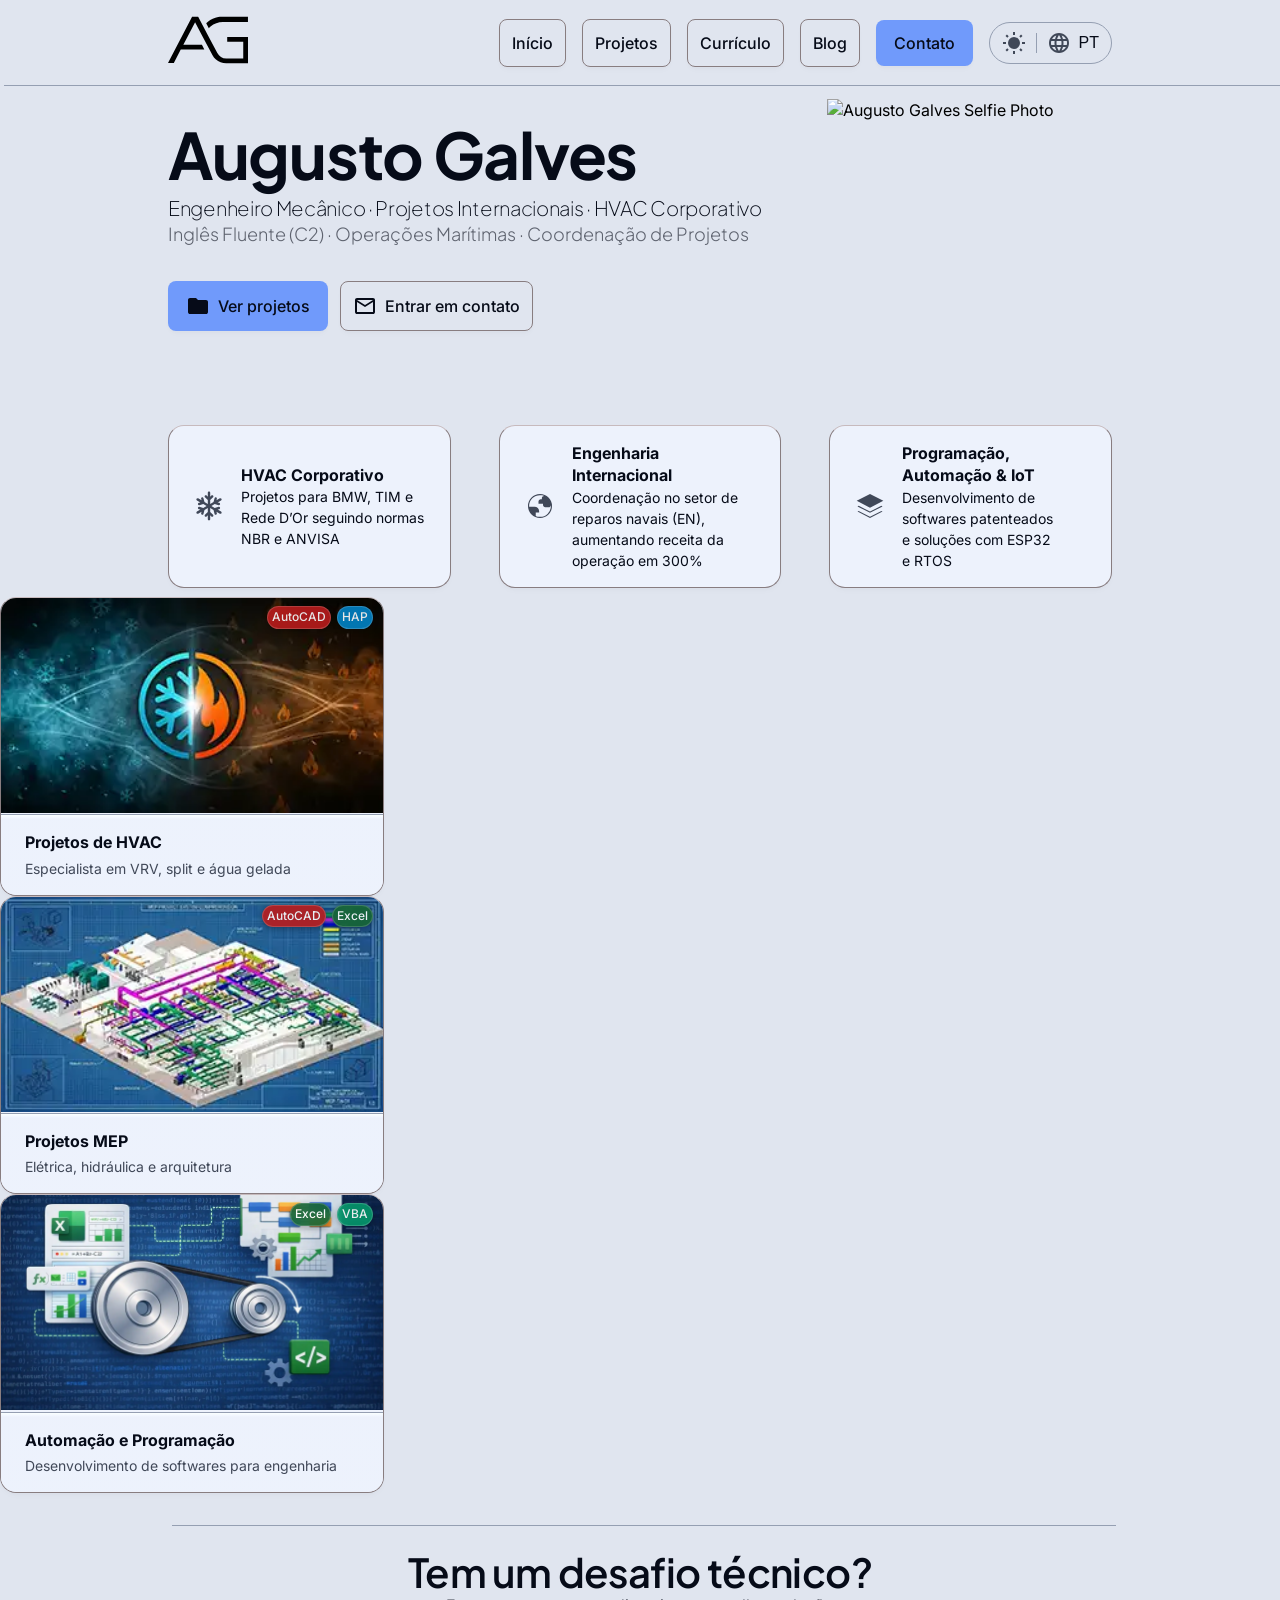
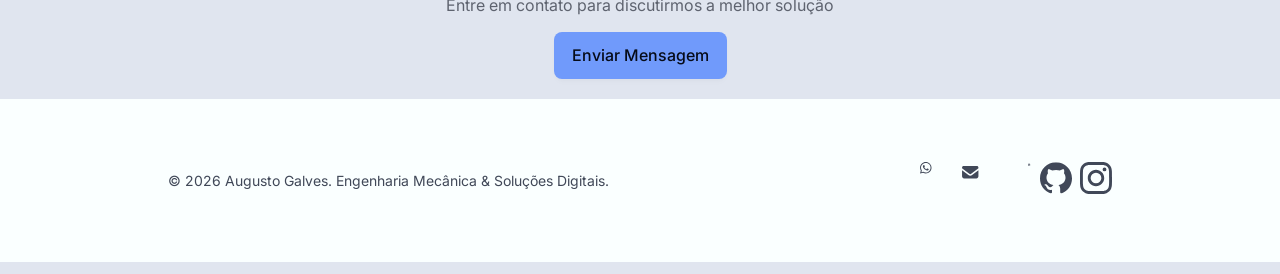
==== commit d5592a9f: "Refactored: Image thumbnails resized. SVG icons changed from inline to file reference. OG_IMAGE chan" ====
--- a/index.html
+++ b/index.html
@@ -22,7 +22,7 @@
     <meta property="og:url" content="https://augustogalves.com/">
     <meta property="og:title" content="Augusto Galves | Engenharia & Code">
     <meta property="og:description" content="Engenheiro Mecânico e Desenvolvedor. Confira meus projetos em IoT e Automação.">
-    <meta property="og:image" content="https://augustogalves.com/assets/images/logo-light.svg">
+    <meta property="og:image" content="https://augustogalves.com/assets/images/og_image.webp">
     <!-- SEI LAAAAAAAAAAAA OQ  EH ISSO -->
     <script type="application/ld+json">
     {
@@ -32,7 +32,7 @@
       "url": "https://augustogalves.com/",
       "jobTitle": "Mechanical Engineer",
       "knowsAbout": ["IoT", "Mechanical Engineering", "Web Development", "Automation"],
-      "image": "https://augustogalves.com/assets/images/logo-light.svg",
+      "image": "https://augustogalves.com/assets/images/hero-image-1.png",
       "sameAs": [
         "https://www.linkedin.com/in/augustogalves/",
         "https://github.com/AugustoGalves"
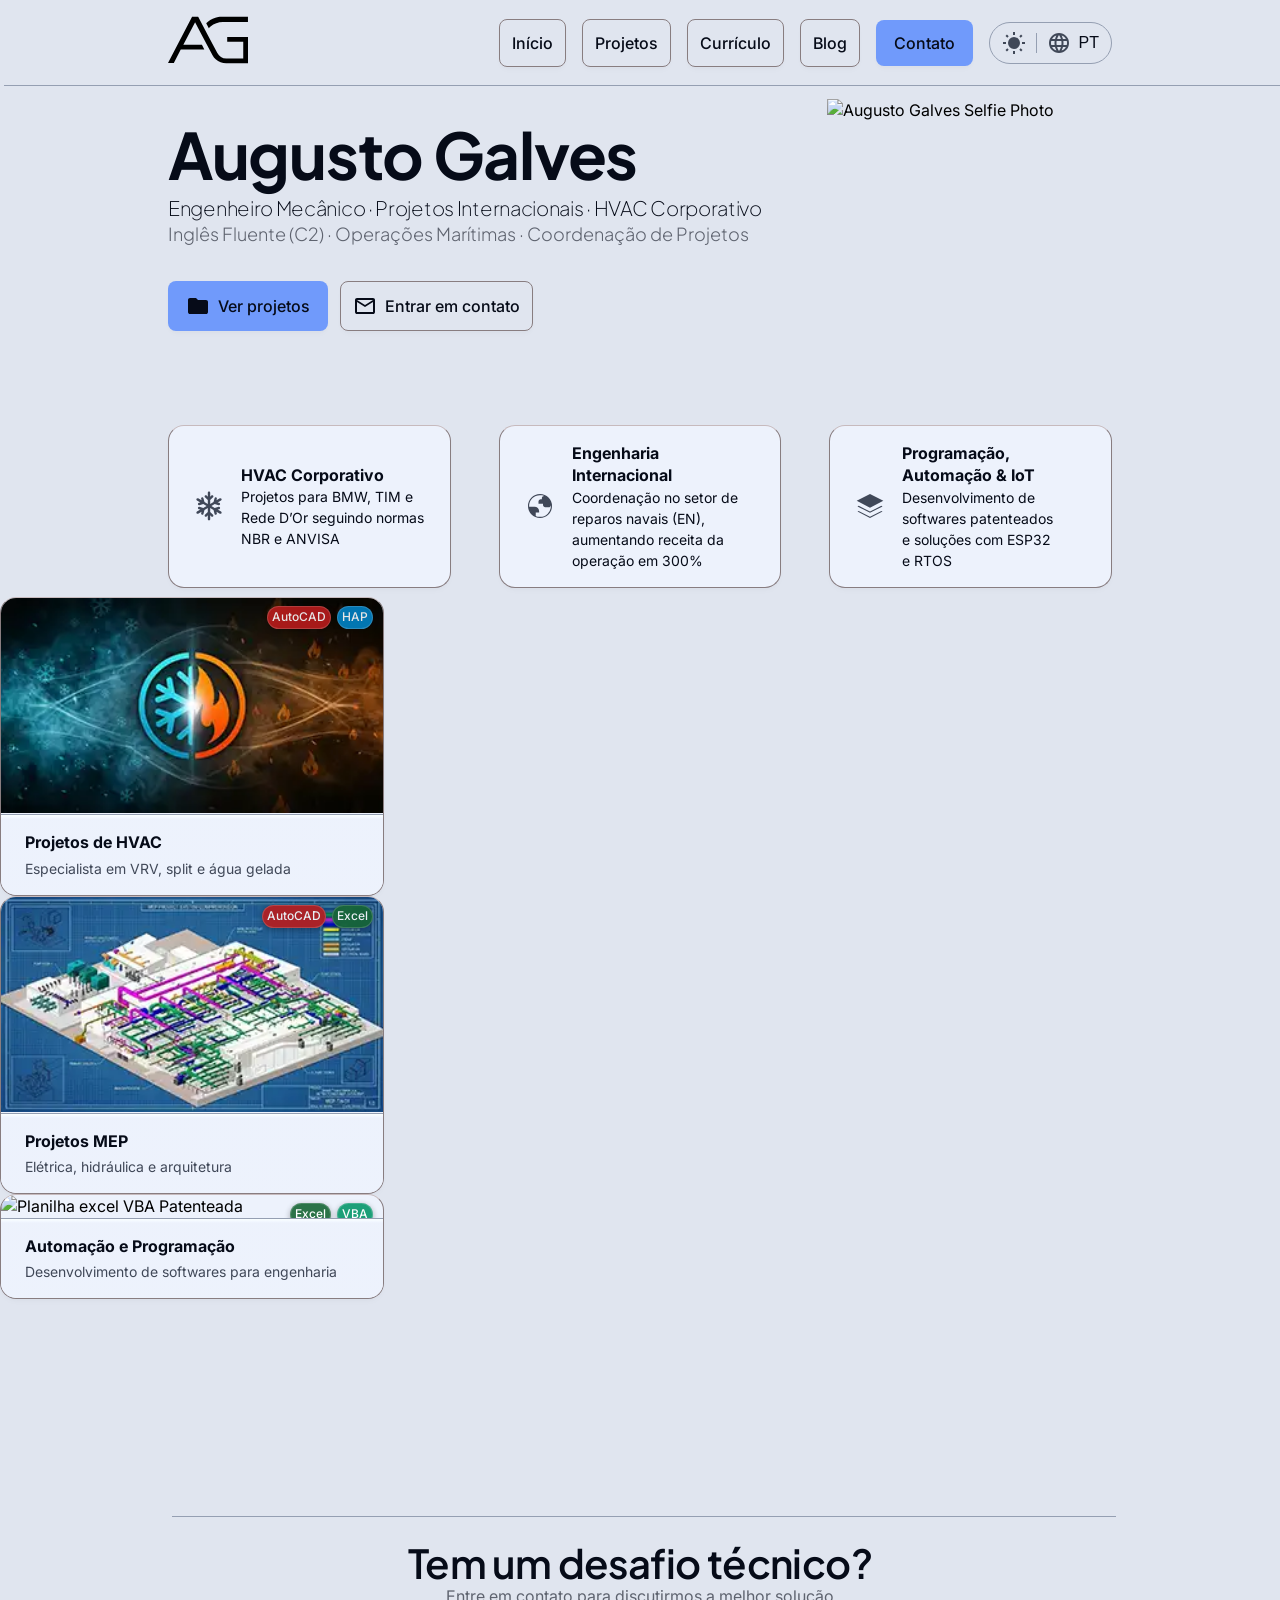
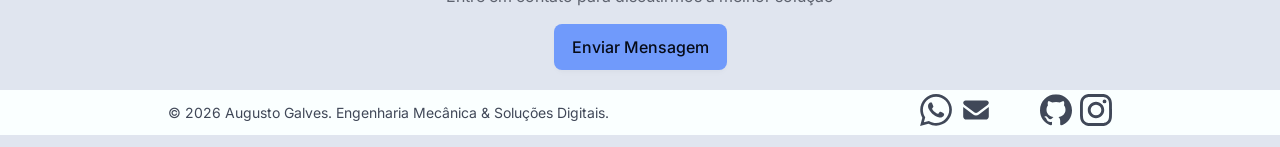
==== commit 9d625015: "Fixes: Wrong image references. Wrong .svg viewbox and sizes" ====
--- a/index.html
+++ b/index.html
@@ -146,7 +146,7 @@
         <t-card-media
             carousel-id = "1"
             card-id = "3"
-            link_image = "/projects/automation&programing.webp"
+            link_image = "/projects/thumbnail-programing.webp"
             link_click = "/projects/"
             alt-text = "Planilha excel VBA Patenteada"
             badge-name1 = "Excel"
--- a/assets/css/style.css
+++ b/assets/css/style.css
@@ -722,6 +722,8 @@
 	/*Size 32px*/
 	width: var(--spacing6);
 	min-width: var(--spacing6);
+	height: var(--spacing6);
+	min-height: var(--spacing6);
 	color: var(--color-text-primary-muted);
 }
 
@@ -729,6 +731,8 @@
 	/*Size 24px*/
 	width: var(--spacing5);
 	min-width: var(--spacing5);
+	height: var(--spacing5);
+	min-height: var(--spacing5);
 	color: var(--color-text-primary-muted);
 }
 
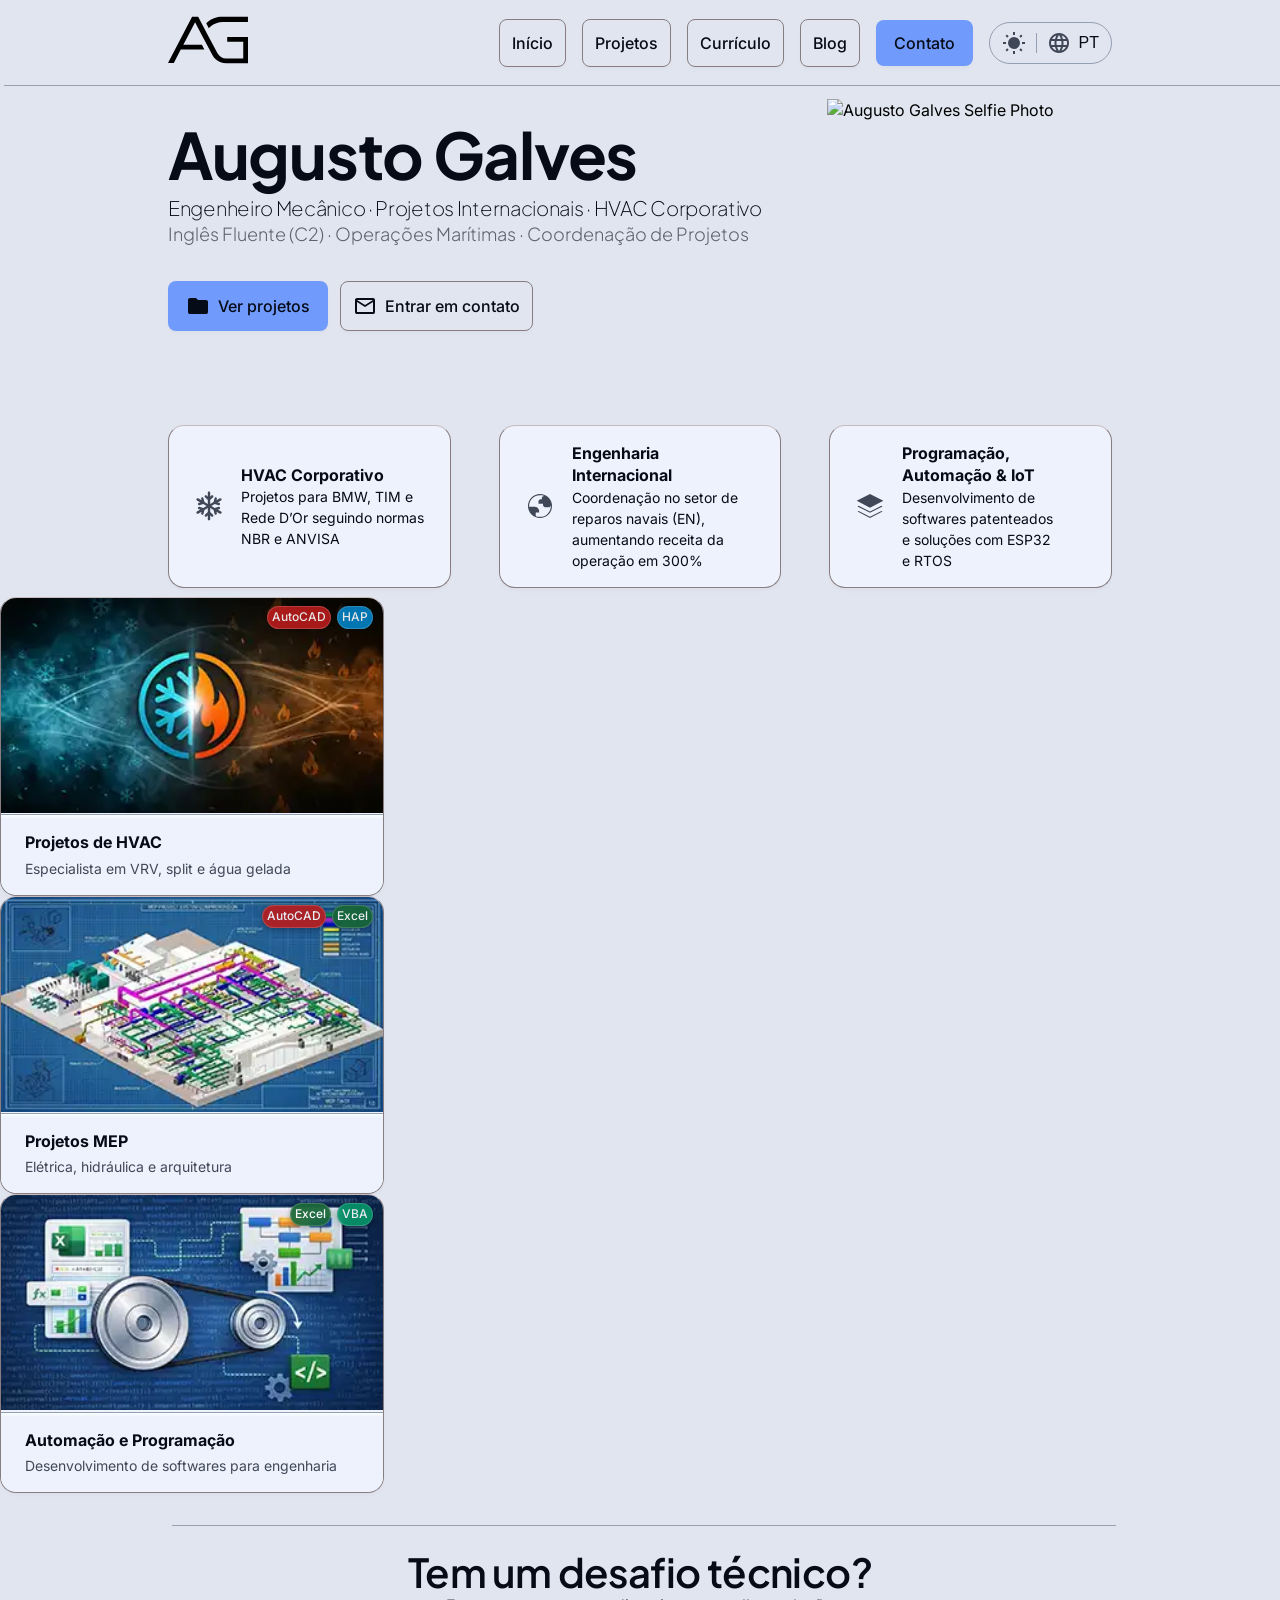
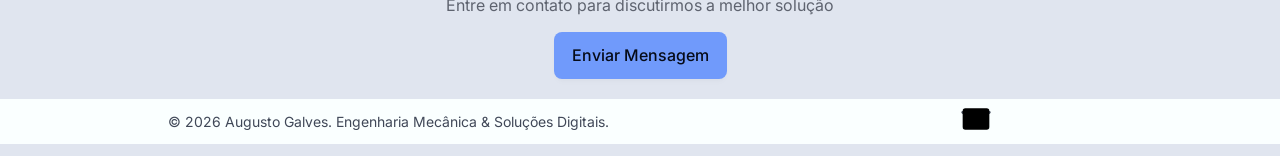
==== commit 54436be2: "Fixes: Wrong image reference. Wrong .svg viewbox" ====
--- a/index.html
+++ b/index.html
@@ -146,7 +146,7 @@
         <t-card-media
             carousel-id = "1"
             card-id = "3"
-            link_image = "/projects/thumbnail-programing.webp"
+            link_image = "/assets/images/thumbnail-programing.webp"
             link_click = "/projects/"
             alt-text = "Planilha excel VBA Patenteada"
             badge-name1 = "Excel"
